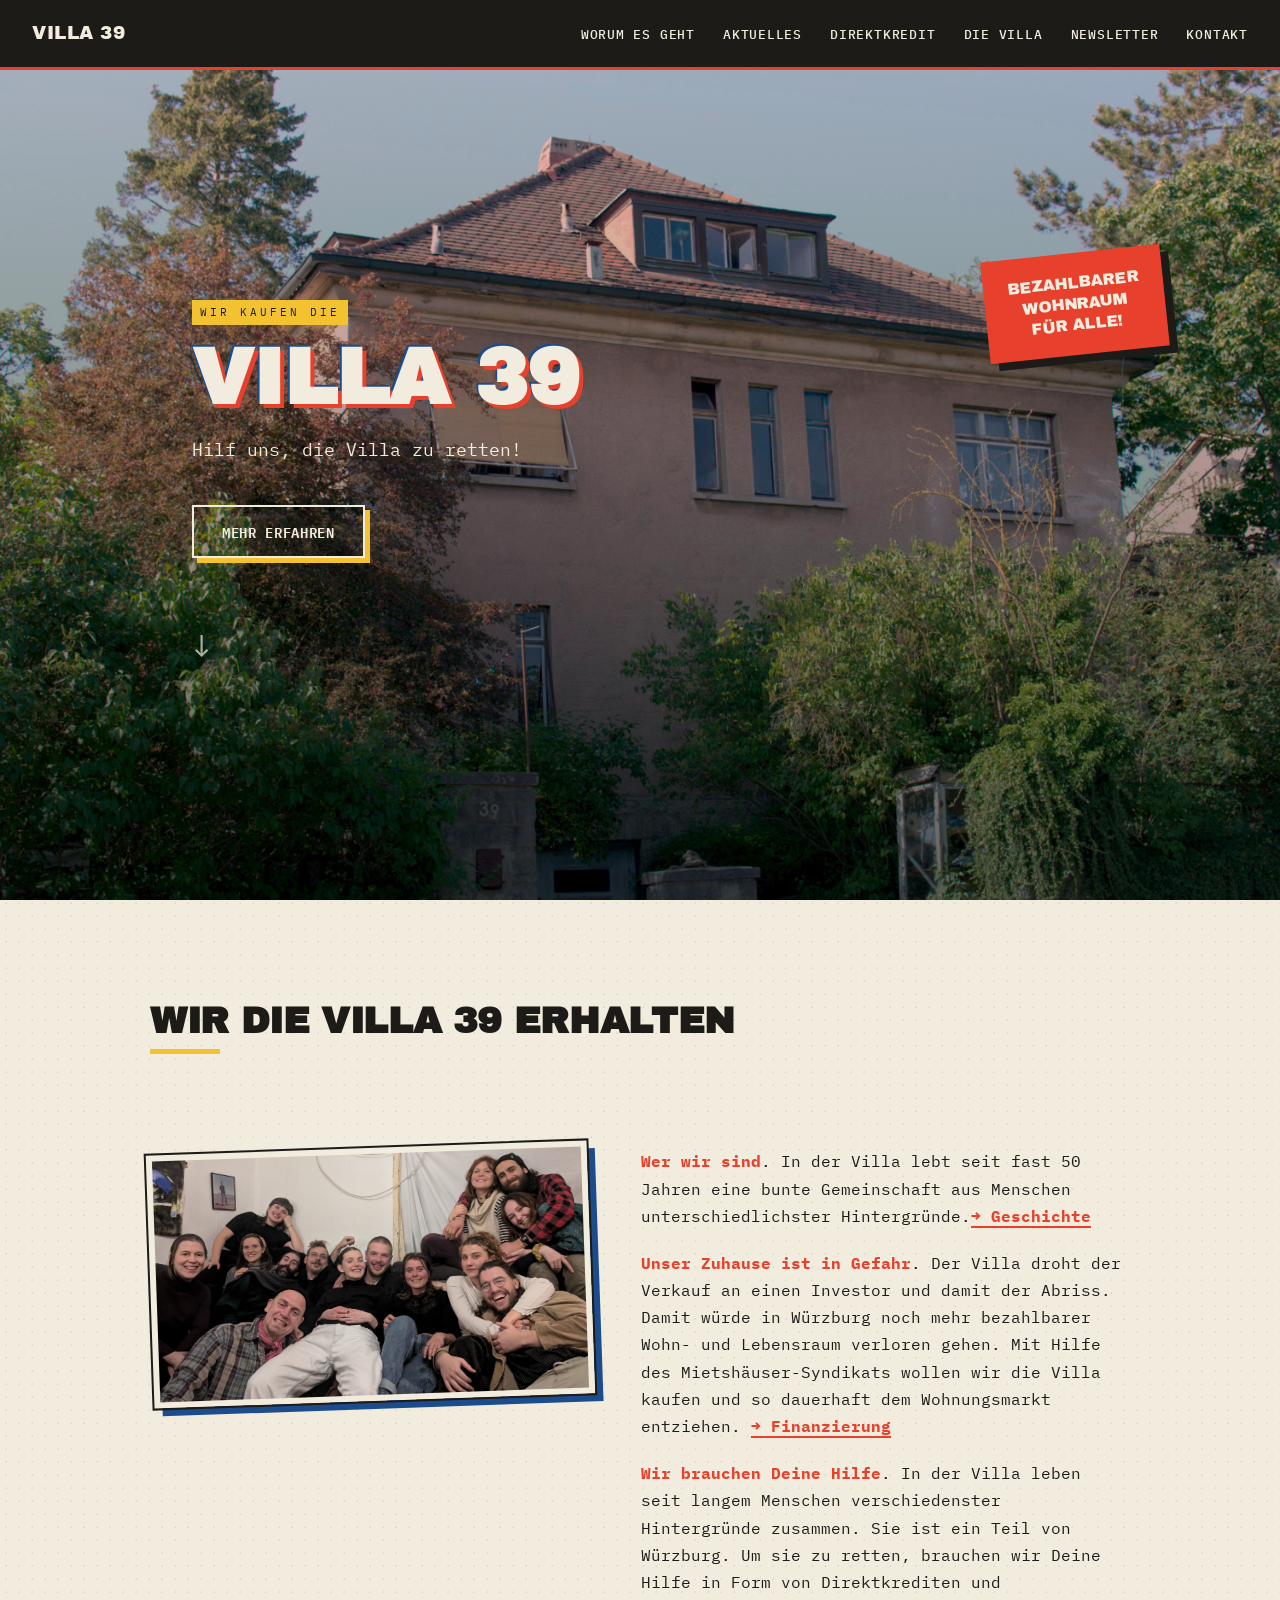
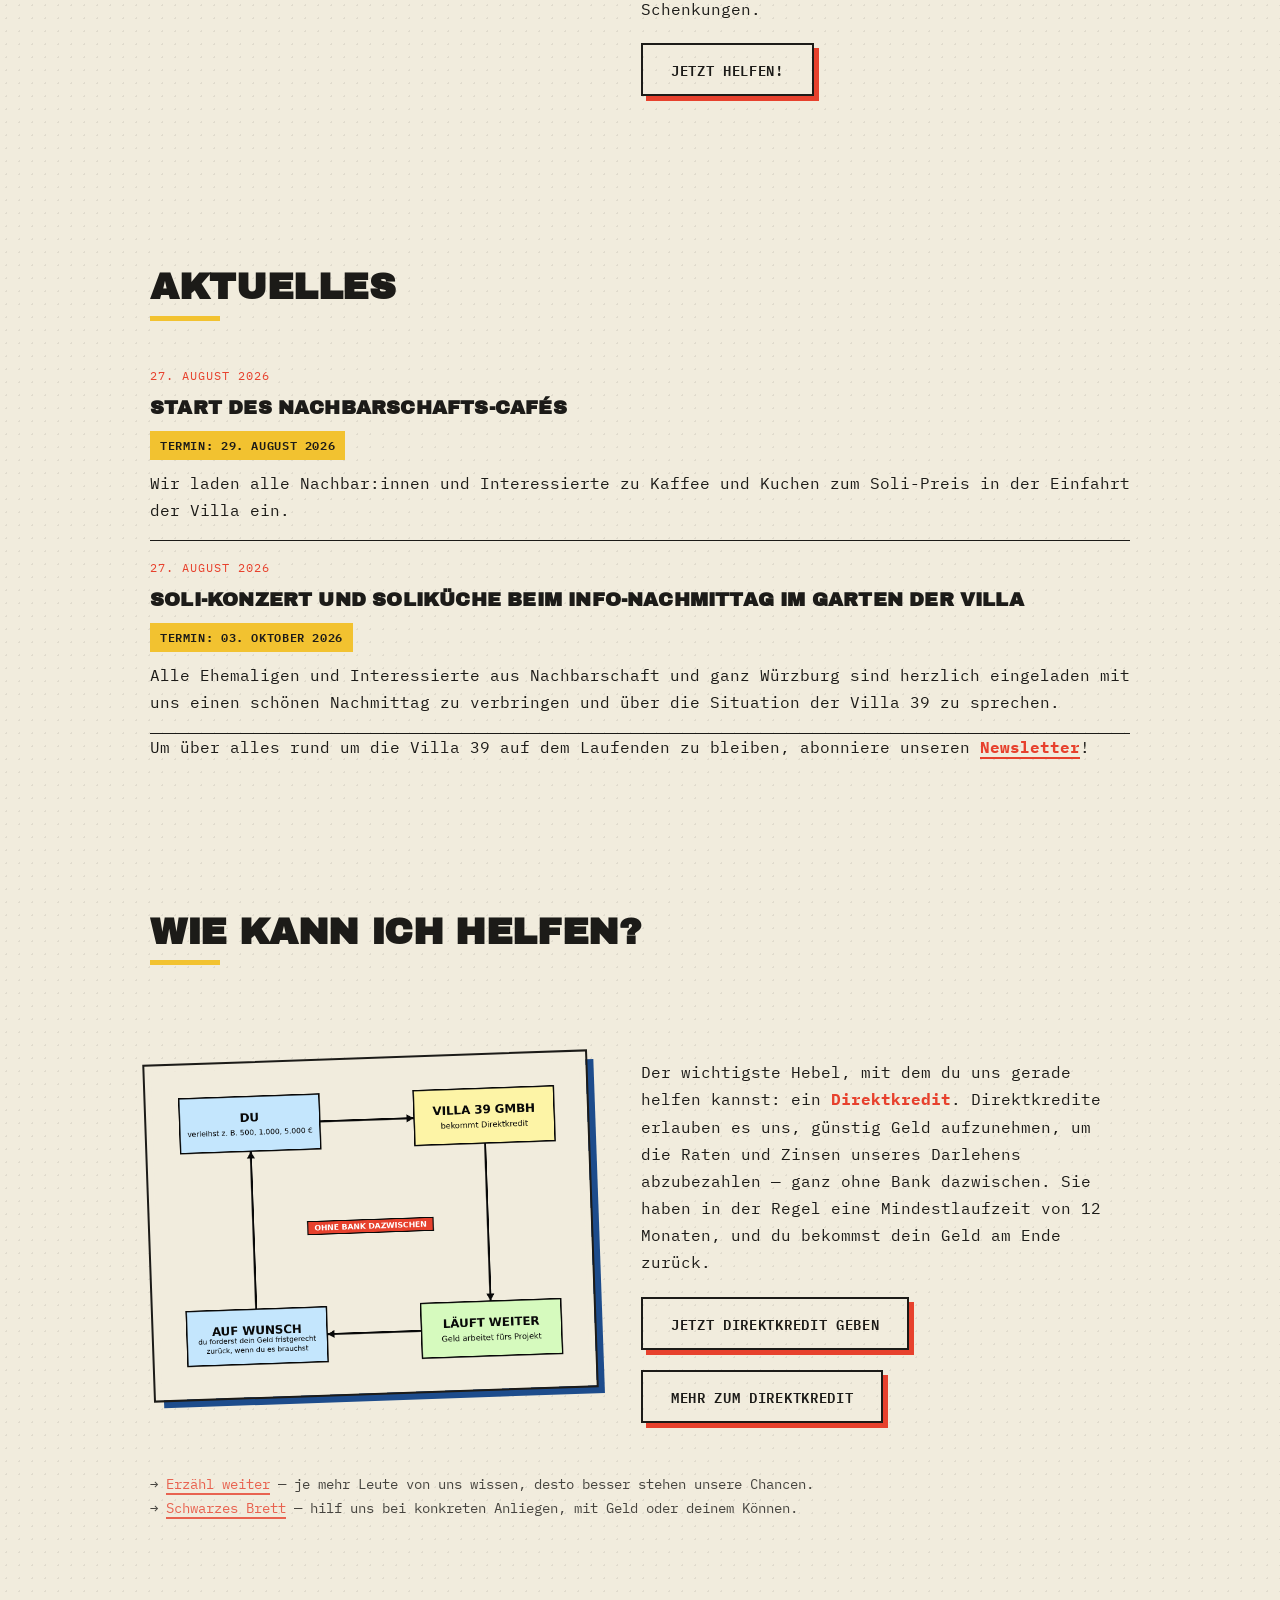
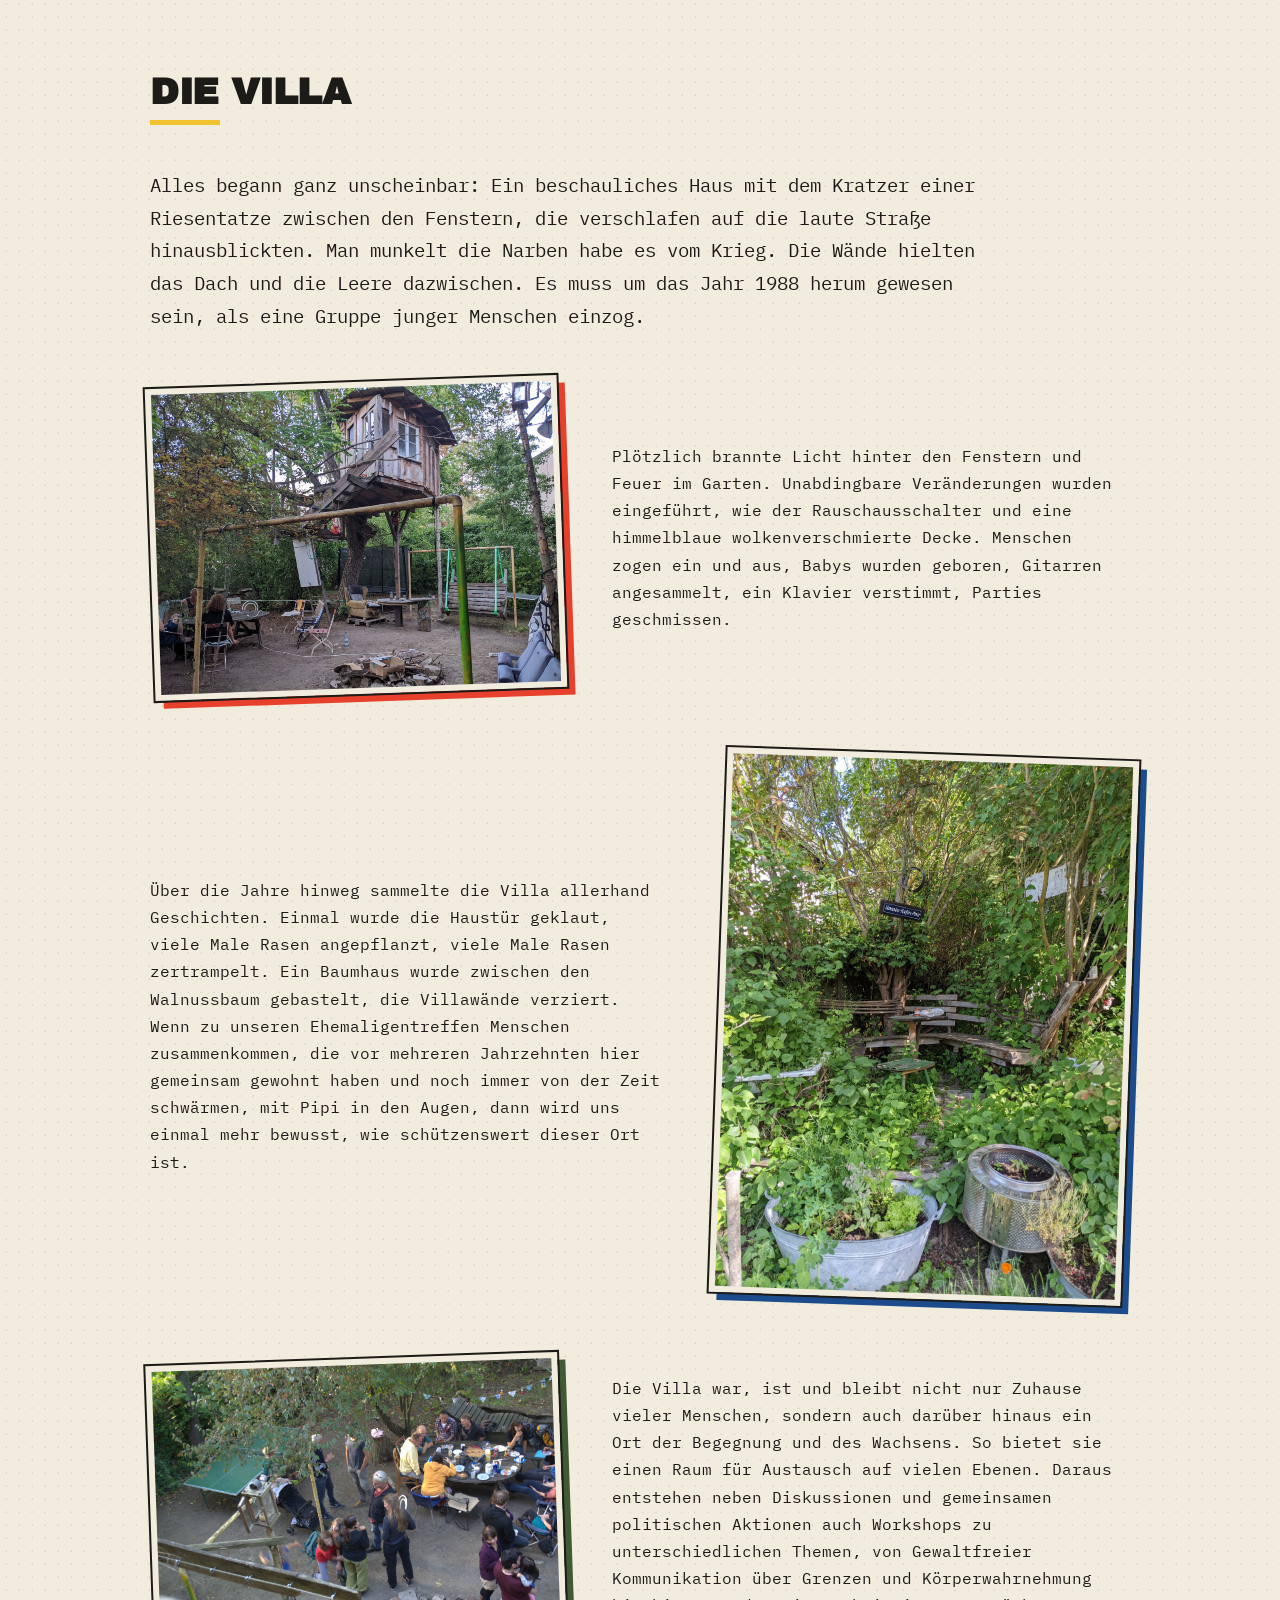
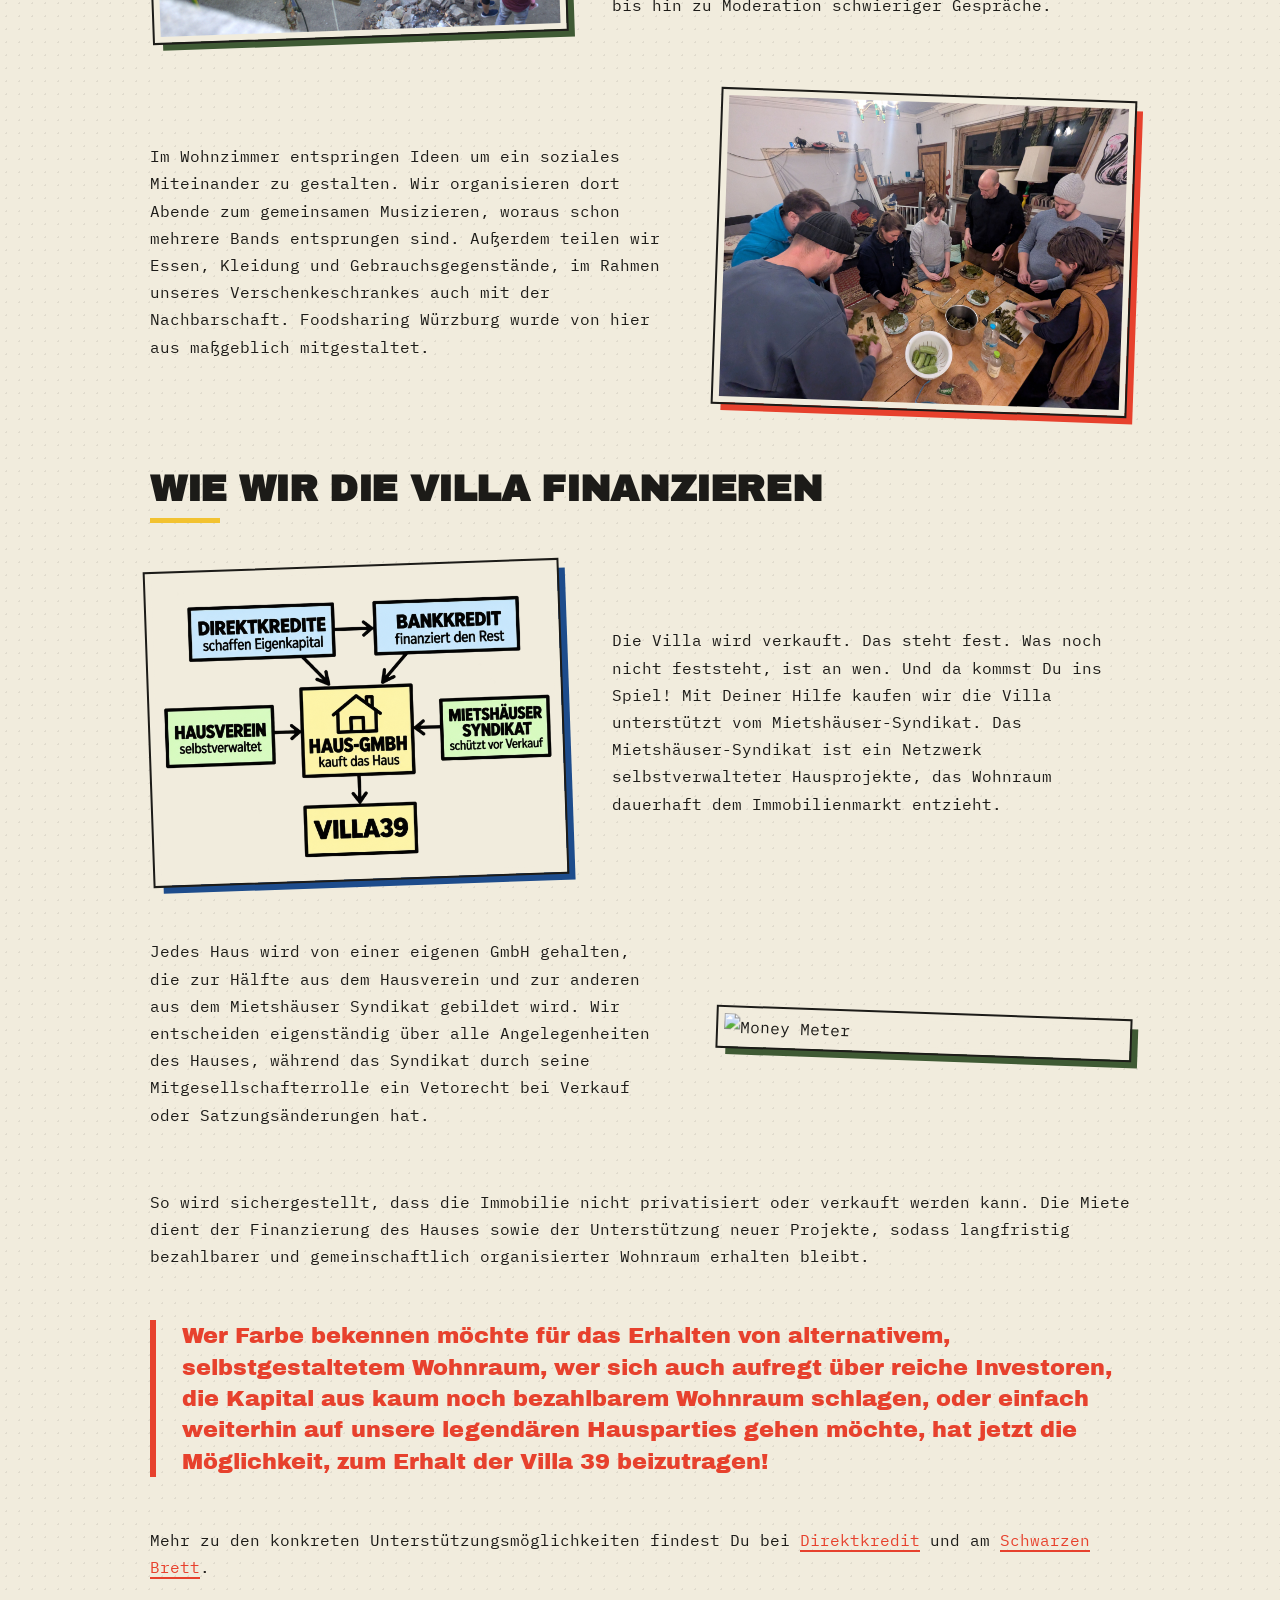
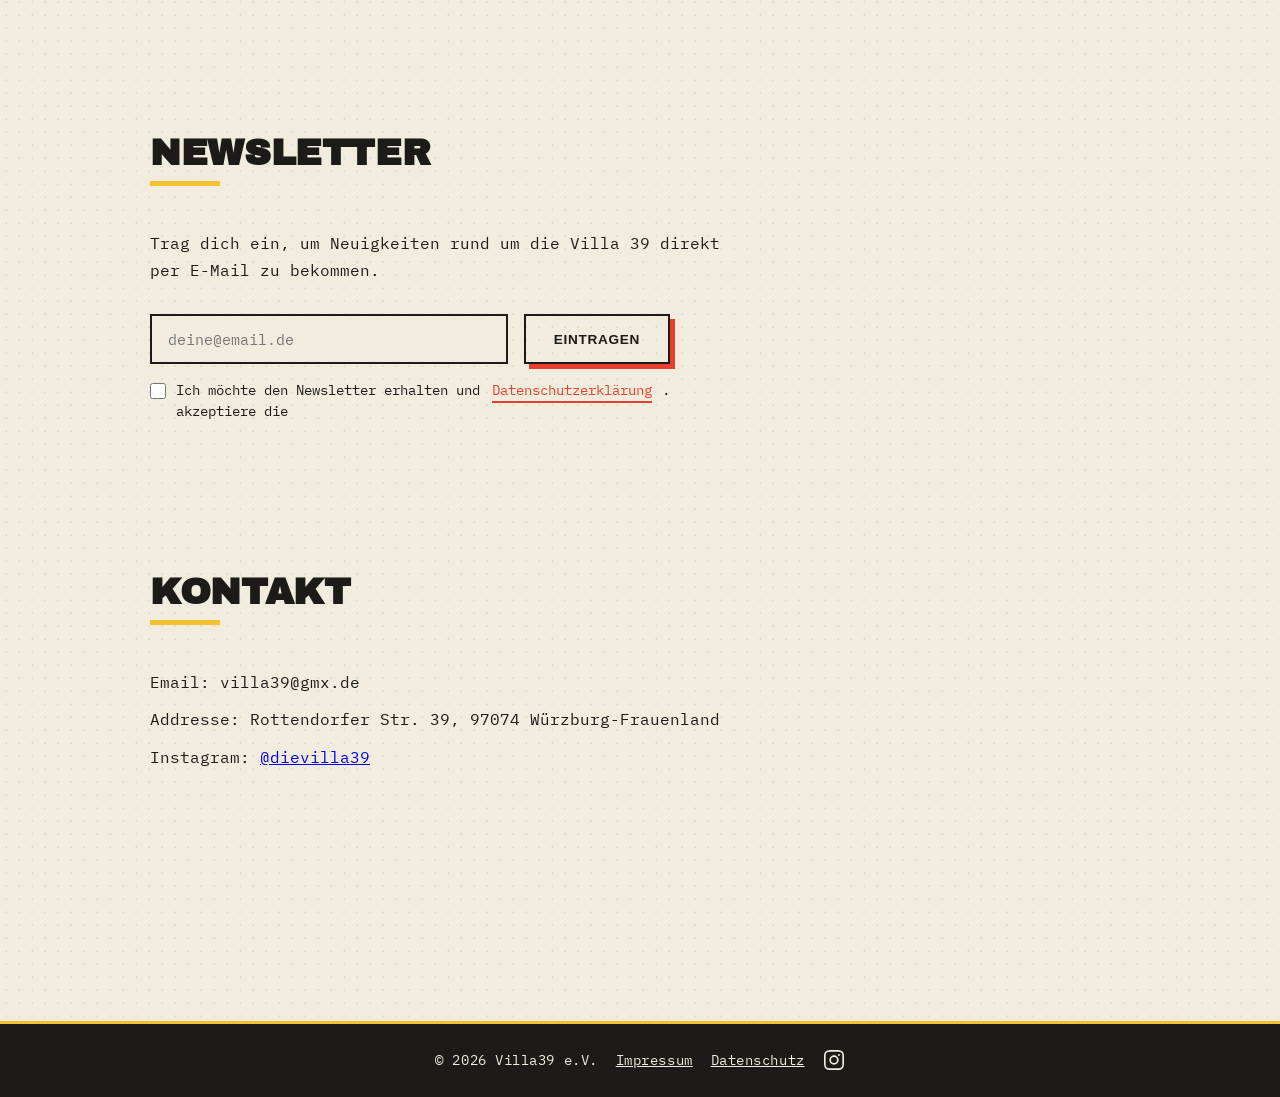
==== index.html @ d2c57b7a "update index" ====
<!DOCTYPE html>
<html lang="de">

<head>
    <meta charset="UTF-8">
    <meta name="viewport" content="width=device-width, initial-scale=1.0">

    <title>Villa 39</title>

    <link rel="icon" href="favicon.ico" sizes="any">
    <link rel="icon" type="image/png" sizes="32x32" href="favicon-32x32.png">
    <link rel="icon" type="image/png" sizes="16x16" href="favicon-16x16.png">
    <link rel="apple-touch-icon" href="apple-touch-icon.png">

    <!-- Google Fonts -->
    <link rel="preconnect" href="https://fonts.googleapis.com">
    <link rel="preconnect" href="https://fonts.gstatic.com" crossorigin>

    <link href="https://fonts.googleapis.com/css2?family=Archivo+Black&family=IBM+Plex+Mono:wght@400;500;600;700&family=Permanent+Marker&display=swap"
        rel="stylesheet">

    <link rel="stylesheet" href="style.css">
</head>

<body>

    <nav>

        <a href="#" class="logo">Villa 39</a>

        <button class="hamburger" id="hamburgerBtn" aria-label="Menü öffnen" aria-expanded="false">
            <span></span>
            <span></span>
            <span></span>
        </button>

        <ul id="navLinks">
            <li><a href="#about">Worum es geht</a></li>
            <li><a href="#aktuelles">Aktuelles</a></li>
            <li><a href="direktkredit.html">Direktkredit</a></li>
            <li><a href="#geschichte">Die Villa</a></li>
            <li><a href="#newsletter">Newsletter</a></li>
            <li><a href="#contact">Kontakt</a></li>
        </ul>

    </nav>

   <header class="hero">

    <div class="hero-content">

        <p class="eyebrow">Wir kaufen die</p>

        <h1>Villa 39</h1>

        <p class="subtitle">
            Hilf uns, die Villa zu retten!
        </p>

        <a href="#about" class="button">Mehr erfahren</a>

        <div class="scroll-indicator">
            ↓
        </div>

    </div>

    <div class="stamp">Bezahlbarer<br>Wohnraum<br>für alle!</div>

</header>
 
    <main>

        <section id="about">

            <h2>Wir die Villa 39 erhalten</h2>

            <div class="about-grid">

                <img src="images/about.jpg" alt="Villa 39">

                <div>

                     <p>
                        <strong>Wer wir sind</strong>. In der Villa lebt seit fast 50 Jahren eine bunte Gemeinschaft aus Menschen unterschiedlichster Hintergründe.<a href="#geschichte" class="inline-link"><strong>→ Geschichte</strong></a>
                    </p>
                    <p>
                        <strong>Unser Zuhause ist in Gefahr</strong>. Der Villa droht der Verkauf an einen Investor und damit der Abriss. Damit würde in Würzburg noch mehr bezahlbarer Wohn- und Lebensraum verloren gehen. Mit Hilfe des Mietshäuser-Syndikats wollen wir die Villa kaufen und so dauerhaft dem Wohnungsmarkt entziehen. <a href="#finanzierung" class="inline-link"><strong>→ Finanzierung</strong></a>
                    </p>

                    <p>
                        <strong>Wir brauchen Deine Hilfe</strong>. In der Villa leben seit langem Menschen verschiedenster Hintergründe zusammen. Sie ist ein Teil von Würzburg. Um sie zu retten, brauchen wir Deine Hilfe in Form von Direktkrediten und Schenkungen.</p>
                    <p class="about-cta"><a href="#support" class="button button--dark">Jetzt helfen!</a></p>

                </div>

            </div>

        </section>

            <section id="aktuelles">

        <h2>Aktuelles</h2>

            <div class="aktuelles-list" id="aktuellesList">
            <p class="aktuelles-fallback">Meldungen werden geladen …</p>
         </div>

         <p>Um über alles rund um die Villa 39 auf dem Laufenden zu bleiben, abonniere unseren <a href="#newsletter" class="inline-link"><strong>Newsletter</strong></a>!</p>

        </section>


        <section id="support">

            <h2>Wie kann ich helfen?</h2>

            <div class="about-grid">
                <img src="images/direktkredit-diagramm.png" alt="Wie ein Direktkredit funktioniert">
                <div>
                    <p>
                        Der wichtigste Hebel, mit dem du uns gerade helfen kannst: ein <strong>Direktkredit</strong>. Direktkredite erlauben es uns, günstig Geld aufzunehmen, um die Raten und Zinsen unseres Darlehens abzubezahlen — ganz ohne Bank dazwischen. Sie haben in der Regel eine Mindestlaufzeit von 12 Monaten, und du bekommst dein Geld am Ende zurück.
                    </p>
                     <p class="about-cta">
                        <a href="mailto:villa39@gmx.de?subject=Interesse%20an%20einem%20Direktkredit&body=Hallo%20Villa%2039%20Team%2C%0A%0Aich%20m%C3%B6chte%20euch%20gerne%20mit%20einem%20Direktkredit%20unterst%C3%BCtzen.%0A%0AGew%C3%BCnschter%20Betrag%3A%20%0AGew%C3%BCnschte%20Laufzeit%3A%20%0AMeine%20Telefonnummer%3A%20%0A%0AViele%20Gr%C3%BC%C3%9Fe" class="button button--dark">Jetzt Direktkredit geben</a>
                    </p>
                    <p class="about-cta"><a href="direktkredit.html" class="button button--dark">Mehr zum Direktkredit</a></p>
                </div>
            </div>

            <p class="subpage-note-inline">
                → <a href="https://www.instagram.com/dievilla39" target="_blank" rel="noopener" class="inline-link">Erzähl weiter</a> — je mehr Leute von uns wissen, desto besser stehen unsere Chancen.<br>
                → <a href="schwarzes-brett.html" class="inline-link">Schwarzes Brett</a> — hilf uns bei konkreten Anliegen, mit Geld oder deinem Können.
            </p>

        </section>

                <section id="geschichte">

            <h2>Die Villa</h2>

            <p class="story-lead">Alles begann ganz unscheinbar: Ein beschauliches Haus mit dem Kratzer einer Riesentatze zwischen den Fenstern, die verschlafen auf die laute Straße hinausblickten. Man munkelt die Narben habe es vom Krieg. Die Wände hielten das Dach und die Leere dazwischen. Es muss um das Jahr 1988 herum gewesen sein, als eine Gruppe junger Menschen einzog.</p>

            <div class="story-row c-red">
                <img src="images/gallery3.jpg" alt="Lagerfeuer">
                <p>Plötzlich brannte Licht hinter den Fenstern und Feuer im Garten. Unabdingbare Veränderungen wurden eingeführt, wie der Rauschausschalter und eine himmelblaue wolkenverschmierte Decke. Menschen zogen ein und aus, Babys wurden geboren, Gitarren angesammelt, ein Klavier verstimmt, Parties geschmissen.</p>
            </div>

            <div class="story-row reverse c-blue">
                <img src="images/gallery1.jpg" alt="Baumhaus">
                <p>Über die Jahre hinweg sammelte die Villa allerhand Geschichten. Einmal wurde die Haustür geklaut, viele Male Rasen angepflanzt, viele Male Rasen zertrampelt. Ein Baumhaus wurde zwischen den Walnussbaum gebastelt, die Villawände verziert. Wenn zu unseren Ehemaligentreffen Menschen zusammenkommen, die vor mehreren Jahrzehnten hier gemeinsam gewohnt haben und noch immer von der Zeit schwärmen, mit Pipi in den Augen, dann wird uns einmal mehr bewusst, wie schützenswert dieser Ort ist.</p>
            </div>

            <div class="story-row c-green">
                <img src="images/gallery4.jpg" alt="Küche">
                <p>Die Villa war, ist und bleibt nicht nur Zuhause vieler Menschen, sondern auch darüber hinaus ein Ort der Begegnung und des Wachsens. So bietet sie einen Raum für Austausch auf vielen Ebenen. Daraus entstehen neben Diskussionen und gemeinsamen politischen Aktionen auch Workshops zu unterschiedlichen Themen, von Gewaltfreier Kommunikation über Grenzen und Körperwahrnehmung bis hin zu Moderation schwieriger Gespräche.</p>
            </div>

            <div class="story-row reverse c-red">
                <img src="images/gallery2.jpg" alt="Wohnzimmer">
                <p>Im Wohnzimmer entspringen Ideen um ein soziales Miteinander zu gestalten. Wir organisieren dort Abende zum gemeinsamen Musizieren, woraus schon mehrere Bands entsprungen sind. Außerdem teilen wir Essen, Kleidung und Gebrauchsgegenstände, im Rahmen unseres Verschenkeschrankes auch mit der Nachbarschaft. Foodsharing Würzburg wurde von hier aus maßgeblich mitgestaltet.</p>
            </div>

            <h2 id="finanzierung">Wie wir die Villa finanzieren</h2>

            <div class="story-row c-blue">
                <img src="images/gallery5.png" alt="Illustration Finanzierung">
                <p>Die Villa wird verkauft. Das steht fest. Was noch nicht feststeht, ist an wen. Und da kommst Du ins Spiel! Mit Deiner Hilfe kaufen wir die Villa unterstützt vom Mietshäuser-Syndikat. Das Mietshäuser-Syndikat ist ein Netzwerk selbstverwalteter Hausprojekte, das Wohnraum dauerhaft dem Immobilienmarkt entzieht.</p>
            </div>

            <div class="story-row reverse c-green">
                <img src="images/moneymeter.jpg" alt="Money Meter">
                <p>Jedes Haus wird von einer eigenen GmbH gehalten, die zur Hälfte aus dem Hausverein und zur anderen aus dem Mietshäuser Syndikat gebildet wird. Wir entscheiden eigenständig über alle Angelegenheiten des Hauses, während das Syndikat durch seine Mitgesellschafterrolle ein Vetorecht bei Verkauf oder Satzungsänderungen hat.</p>
            </div>

            <p>So wird sichergestellt, dass die Immobilie nicht privatisiert oder verkauft werden kann. Die Miete dient der Finanzierung des Hauses sowie der Unterstützung neuer Projekte, sodass langfristig bezahlbarer und gemeinschaftlich organisierter Wohnraum erhalten bleibt.</p>

            <p class="story-pullquote">Wer Farbe bekennen möchte für das Erhalten von alternativem, selbstgestaltetem Wohnraum, wer sich auch aufregt über reiche Investoren, die Kapital aus kaum noch bezahlbarem Wohnraum schlagen, oder einfach weiterhin auf unsere legendären Hausparties gehen möchte, hat jetzt die Möglichkeit, zum Erhalt der Villa 39 beizutragen!</p>

            <p>
                Mehr zu den konkreten Unterstützungsmöglichkeiten findest Du bei
                <a href="direktkredit.html" class="inline-link">Direktkredit</a> und am
                <a href="schwarzes-brett.html" class="inline-link">Schwarzen Brett</a>.
            </p>

        </section>

        <section id="newsletter">

            <h2>Newsletter</h2>

            <p class="newsletter-intro">
                Trag dich ein, um Neuigkeiten rund um die Villa 39 direkt per E-Mail zu bekommen.
            </p>

            <!--
                Newsletter-Anmeldung läuft über Brevo (siehe action-URL).
                Design bleibt komplett eigenes CSS — Brevos eigene Formular-
                Optik/Skripte werden bewusst nicht eingebunden.
            -->
            <form class="newsletter-form" action="https://c9697a30.sibforms.com/serve/[base64]" method="post">

                <div class="newsletter-row">
                    <input type="email" name="EMAIL" placeholder="deine@email.de" required aria-label="E-Mail-Adresse">
                    <button type="submit" class="button button--dark">Eintragen</button>
                </div>

                <label class="newsletter-consent">
                    <input type="checkbox" name="OPT_IN" required>
                    Ich möchte den Newsletter erhalten und akzeptiere die <a href="datenschutz.html" class="inline-link">Datenschutzerklärung</a>.
                </label>

                <!-- Brevo-Pflichtfelder: Anti-Spam-Honeypot + Sprache -->
                <input type="text" name="email_address_check" value="" class="newsletter-honeypot" tabindex="-1" autocomplete="off">
                <input type="hidden" name="locale" value="de">
            </form>

        </section>


        <section id="contact">

            <h2>Kontakt</h2>

            <p>Email: villa39@gmx.de</p>
            <p>Addresse: Rottendorfer Str. 39, 97074 Würzburg-Frauenland</p>
            <p>Instagram: <a href="https://www.instagram.com/dievilla39" target="_blank" rel="noopener">@dievilla39</a></p>

        </section>

    </main>

    <footer>

        <p>© 2026 Villa39 e.V.</p>
        <p><a href="impressum.html">Impressum</a></p>
        <p><a href="datenschutz.html">Datenschutz</a></p>
        <a href="https://www.instagram.com/dievilla39" target="_blank" rel="noopener" class="footer-social" aria-label="Villa 39 auf Instagram">
            <svg viewBox="0 0 24 24" width="22" height="22" fill="none" stroke="currentColor" stroke-width="1.8">
                <rect x="2" y="2" width="20" height="20" rx="5"/>
                <circle cx="12" cy="12" r="4.2"/>
                <circle cx="17.4" cy="6.6" r="1.1" fill="currentColor" stroke="none"/>
            </svg>
        </a>

    </footer>

    <script>
        const hamburgerBtn = document.getElementById('hamburgerBtn');
        const navLinks = document.getElementById('navLinks');

        hamburgerBtn.addEventListener('click', () => {
            const isOpen = navLinks.classList.toggle('is-open');
            hamburgerBtn.classList.toggle('is-open', isOpen);
            hamburgerBtn.setAttribute('aria-expanded', isOpen);
        });

        navLinks.querySelectorAll('a').forEach(link => {
            link.addEventListener('click', () => {
                navLinks.classList.remove('is-open');
                hamburgerBtn.classList.remove('is-open');
                hamburgerBtn.setAttribute('aria-expanded', 'false');
            });
        });

        // Aktuelles: Meldungen aus news.json laden und anzeigen.
        // Neue Meldung hinzufügen = einfach neuen Eintrag in news.json ergänzen.
        const aktuellesList = document.getElementById('aktuellesList');

        fetch('news.json')
            .then(res => {
                if (!res.ok) throw new Error('news.json nicht gefunden');
                return res.json();
            })
            .then(items => {
                aktuellesList.innerHTML = '';

                items
                    .slice()
                    .sort((a, b) => new Date(b.date) - new Date(a.date))
                    .forEach(item => {
                        const entry = document.createElement('article');
                        entry.className = 'aktuelles-item';

                        const formattedDate = new Date(item.date).toLocaleDateString('de-DE', {
                            day: '2-digit', month: 'long', year: 'numeric'
                        });

                        const eventDateHtml = item.eventDate
                            ? `<p class="aktuelles-event-date">Termin: ${new Date(item.eventDate).toLocaleDateString('de-DE', {
                                    day: '2-digit', month: 'long', year: 'numeric'
                                })}</p>`
                            : '';

                        entry.innerHTML = `
                            <p class="aktuelles-date">${formattedDate}</p>
                            <h3>${item.title}</h3>
                            ${eventDateHtml}
                            <p>${item.text}</p>
                        `;

                        aktuellesList.appendChild(entry);
                    });
            })
            .catch(() => {
                aktuellesList.innerHTML = '<p class="aktuelles-fallback">Aktuell keine Meldungen. (Hinweis: news.json muss über einen Server ausgeliefert werden, nicht per Doppelklick geöffnet.)</p>';
            });
    </script>

</body>

</html>
---- style.css ----
/* ============================================================
   Villa 39 — Riso-Flugblatt-Stil
   Statt Corporate-NGO-Glätte: Photokopie, Stempel, Klebeband.
   ============================================================ */

:root {
    --paper: #F1ECDD;
    --paper-dark: #E4DCC4;
    --ink: #1C1B18;
    --riso-red: #E7412D;
    --riso-blue: #1D4C8C;
    --riso-yellow: #F2C230;
    --riso-green: #3F5A34;
    --nav-h: 70px;
}

* {
    margin: 0;
    padding: 0;
    box-sizing: border-box;
}

html {
    scroll-behavior: smooth;
}

body {
    font-family: "IBM Plex Mono", monospace;
    background-color: var(--paper);
    background-image: radial-gradient(rgba(28, 27, 24, 0.08) 1px, transparent 1px);
    background-size: 13px 13px;
    color: var(--ink);
    line-height: 1.7;
    font-size: 16px;
    -webkit-font-smoothing: antialiased;
    -moz-osx-font-smoothing: grayscale;
}

h1, h2, h3, .logo {
    font-family: "Archivo Black", sans-serif;
    text-transform: uppercase;
}

/* ---------- Navigation ---------- */

nav {
    position: fixed;
    top: 0;
    left: 0;
    width: 100%;
    display: flex;
    justify-content: space-between;
    align-items: center;
    padding: 14px 32px;
    min-height: var(--nav-h);
    background: var(--ink);
    border-bottom: 3px solid var(--riso-red);
    z-index: 1000;
}

.logo {
    color: var(--paper);
    font-size: 1.15rem;
    letter-spacing: .5px;
    text-decoration: none;
}

#navLinks {
    display: flex;
    list-style: none;
    gap: 28px;
}

nav a {
    color: var(--paper);
    text-decoration: none;
    font-size: .82rem;
    font-weight: 500;
    text-transform: uppercase;
    letter-spacing: .06em;
    position: relative;
}

nav a:visited {
    color: var(--paper);
}

nav a::after {
    content: "";
    position: absolute;
    left: 0;
    bottom: -4px;
    width: 0;
    height: 2px;
    background: var(--riso-yellow);
    transition: width .2s ease;
}

nav a:hover::after {
    width: 100%;
}

/* Untermenü (Unterstützen) */

nav ul > li.has-submenu {
    position: relative;
}

nav ul > li.has-submenu::after {
    content: "";
    position: absolute;
    top: 100%;
    left: 0;
    right: 0;
    height: 14px;
}

.submenu {
    display: none;
    list-style: none;
    position: absolute;
    top: 100%;
    left: 0;
    margin-top: 14px;
    background: var(--ink);
    border: 2px solid var(--riso-red);
    padding: 8px 0;
    min-width: 190px;
    z-index: 1001;
}

@media (min-width: 801px) {
    li.has-submenu:hover > .submenu,
    li.has-submenu:focus-within > .submenu {
        display: block;
    }
}

.submenu li {
    padding: 0;
}

.submenu a {
    display: block;
    padding: 10px 20px;
    white-space: nowrap;
}

.submenu a::after {
    display: none;
}

/* Hamburger (mobil) */

.hamburger {
    display: none;
    flex-direction: column;
    justify-content: space-between;
    width: 26px;
    height: 18px;
    background: none;
    border: none;
    cursor: pointer;
    z-index: 1100;
}

.hamburger span {
    display: block;
    height: 3px;
    width: 100%;
    background: var(--paper);
    transition: transform .25s ease, opacity .25s ease;
}

.hamburger.is-open span:nth-child(1) {
    transform: translateY(7.5px) rotate(45deg);
}

.hamburger.is-open span:nth-child(2) {
    opacity: 0;
}

.hamburger.is-open span:nth-child(3) {
    transform: translateY(-7.5px) rotate(-45deg);
}

/* ---------- Hero ---------- */

.hero {
    position: relative;
    margin-top: var(--nav-h);
    height: calc(100vh - var(--nav-h));
    background:
        linear-gradient(rgba(231, 65, 45, .32), rgba(28, 27, 24, .68)),
        url("images/hero.jpg");
    background-size: cover;
    background-position: center;
    background-blend-mode: multiply;
    display: flex;
    justify-content: flex-start;
    align-items: center;
    padding-left: 15%;
    padding-right: 8%;
    color: var(--paper);
    overflow: hidden;
}

.hero-content {
    max-width: 620px;
    text-align: left;
}

.eyebrow {
    display: inline-block;
    text-transform: uppercase;
    letter-spacing: 3px;
    font-size: .7rem;
    color: var(--ink);
    background: var(--riso-yellow);
    padding: 3px 8px;
    margin-bottom: 14px;
}

.hero h1 {
    font-size: clamp(3.2rem, 8vw, 4.9rem);
    line-height: 1;
    margin-bottom: 16px;
    color: var(--paper);
    text-shadow: 4px 4px 0 var(--riso-red), -2px -2px 0 var(--riso-blue);
}

.subtitle {
    font-family: "IBM Plex Mono", monospace;
    font-size: 1.15rem;
    max-width: 480px;
    margin-bottom: 40px;
}

.scroll-indicator {
    margin-top: 60px;
    font-size: 2rem;
    opacity: .7;
}

@media (min-width: 801px) {
    .hero {
        background-position: center 25%;
    }
}

.button {
    display: inline-block;
    padding: 13px 28px;
    border: 2.5px solid var(--paper);
    color: var(--paper);
    text-decoration: none;
    text-transform: uppercase;
    letter-spacing: .05em;
    font-size: .85rem;
    font-weight: 600;
    border-radius: 0;
    background: transparent;
    box-shadow: 5px 5px 0 var(--riso-yellow);
    transition: transform .15s ease, box-shadow .15s ease;
}

.button:hover {
    background: var(--paper);
    color: var(--ink);
    transform: translate(-2px, -2px);
    box-shadow: 7px 7px 0 var(--riso-yellow);
}

/* Stempel-Element */

.stamp {
    position: absolute;
    top: 22%;
    right: 9%;
    max-width: 200px;
    background: var(--riso-red);
    color: var(--paper);
    font-family: "Archivo Black", sans-serif;
    text-transform: uppercase;
    font-size: 1rem;
    line-height: 1.3;
    text-align: center;
    padding: 20px 24px;
    transform: rotate(-6deg);
    box-shadow: 8px 8px 0 var(--ink);
    pointer-events: none;
}

/* Zackenkante zwischen Hero und Inhalt */

.torn-edge {
    position: relative;
    height: 26px;
    background: var(--paper);
    clip-path: polygon(
        0% 100%, 4% 30%, 8% 100%, 12% 30%, 16% 100%, 20% 30%, 24% 100%,
        28% 30%, 32% 100%, 36% 30%, 40% 100%, 44% 30%, 48% 100%, 52% 30%,
        56% 100%, 60% 30%, 64% 100%, 68% 30%, 72% 100%, 76% 30%, 80% 100%,
        84% 30%, 88% 100%, 92% 30%, 96% 100%, 100% 30%, 100% 100%
    );
    margin-top: -1px;
}

/* ---------- Main ---------- */

main {
    width: min(980px, 88%);
    margin: 0 auto;
    padding: 100px 0;
}

section {
    margin-bottom: 150px;
    scroll-margin-top: 100px;
}

h2 {
    color: var(--ink);
    font-size: 2.3rem;
    letter-spacing: -0.01em;
    line-height: 1.15;
    margin-bottom: 44px;
    display: inline-block;
    position: relative;
    padding-bottom: 12px;
}

h2::after {
    content: "";
    position: absolute;
    left: 0;
    bottom: 0;
    width: 70px;
    height: 5px;
    background: var(--riso-yellow);
}

/* ---------- About ---------- */

.about-grid {
    display: flex;
    gap: 50px;
    align-items: flex-start;
    margin-top: 50px;
    margin-bottom: 30px;
}

.about-grid.reverse {
    flex-direction: row-reverse;
}

.section-heading-spaced {
    margin-top: 60px;
}

.about-grid img {
    width: 45%;
    height: auto;
    border-radius: 0;
    border: 6px solid var(--paper);
    outline: 2px solid var(--ink);
    box-shadow: 8px 8px 0 var(--riso-blue);
    transform: rotate(-2deg);
}

.about-grid div {
    flex: 1;
}

.about-grid p {
    margin-bottom: 20px;
    max-width: 60ch;
}

.about-grid strong {
    color: var(--riso-red);
}

.about-cta {
    margin-top: 12px;
}

.inline-link {
    color: var(--riso-red);
    text-decoration: none;
    border-bottom: 2px solid var(--riso-red);
}

.inline-link:hover {
    opacity: .75;
}

.inline-link:visited {
    color: var(--riso-red);
}

/* ---------- Gallery ---------- */

.gallery {
    display: flex;
    flex-wrap: wrap;
    align-items: flex-start;
    gap: 24px;
}

.gallery img {
    width: calc(33.3% - 16px);
    height: auto;
    border-radius: 0;
    border: 6px solid var(--paper);
    outline: 2px solid var(--ink);
    box-shadow: 6px 6px 0 var(--ink);
}

.gallery img:nth-child(odd) {
    transform: rotate(-2deg);
}

.gallery img:nth-child(even) {
    transform: rotate(2deg);
}

/* ---------- Geschichte & Finanzierung (Text/Bild-Mischung) ---------- */

#geschichte, #finanzierung {
    scroll-margin-top: 100px;
}

.story-lead {
    font-size: 1.2rem;
    max-width: 75ch;
    margin-bottom: 50px;
}

.story-row {
    display: flex;
    gap: 50px;
    align-items: center;
    margin-bottom: 60px;
}

.story-row.reverse {
    flex-direction: row-reverse;
}

.story-row img {
    width: 42%;
    flex-shrink: 0;
    height: auto;
    border: 6px solid var(--paper);
    outline: 2px solid var(--ink);
    transform: rotate(-2deg);
}

.story-row.reverse img {
    transform: rotate(2deg);
}

.story-row.c-red img { box-shadow: 8px 8px 0 var(--riso-red); }
.story-row.c-blue img { box-shadow: 8px 8px 0 var(--riso-blue); }
.story-row.c-green img { box-shadow: 8px 8px 0 var(--riso-green); }

.story-row p {
    flex: 1;
}

.story-pullquote {
    font-family: "Archivo Black", sans-serif;
    font-size: 1.4rem;
    line-height: 1.4;
    color: var(--riso-red);
    border-left: 6px solid var(--riso-red);
    padding-left: 26px;
    margin: 50px 0;
    max-width: 68ch;
}

/* ---------- Cards ---------- */

.cards {
    display: flex;
    gap: 25px;
}

.card {
    background: var(--paper-dark);
    padding: 30px;
    border-radius: 0;
    border: 2.5px solid var(--ink);
    flex: 1;
    box-shadow: 6px 6px 0 var(--ink);
    transition: transform .18s ease, box-shadow .18s ease;
    display: block;
    color: inherit;
    text-decoration: none;
}

.card:visited {
    color: var(--ink);
}

.card:nth-child(1) { border-color: var(--riso-red); box-shadow: 6px 6px 0 var(--riso-red); }
.card:nth-child(2) { border-color: var(--riso-blue); box-shadow: 6px 6px 0 var(--riso-blue); }
.card:nth-child(3) { border-color: var(--riso-green); box-shadow: 6px 6px 0 var(--riso-green); }

.card h3 {
    font-size: 1.15rem;
    margin-bottom: 14px;
}

.card:nth-child(1) h3 { color: var(--riso-red); }
.card:nth-child(2) h3 { color: var(--riso-blue); }
.card:nth-child(3) h3 { color: var(--riso-green); }

.card:hover {
    transform: translate(-4px, -4px);
}

.card:nth-child(1):hover { box-shadow: 10px 10px 0 var(--riso-red); }
.card:nth-child(2):hover { box-shadow: 10px 10px 0 var(--riso-blue); }
.card:nth-child(3):hover { box-shadow: 10px 10px 0 var(--riso-green); }

.card--static:hover {
    transform: none;
    cursor: default;
}

.card--static:nth-child(1):hover { box-shadow: 6px 6px 0 var(--riso-red); }
.card--static:nth-child(2):hover { box-shadow: 6px 6px 0 var(--riso-blue); }
.card--static:nth-child(3):hover { box-shadow: 6px 6px 0 var(--riso-green); }

.card-arrow {
    display: block;
    margin-top: 16px;
    font-weight: 600;
    text-decoration: none;
    border-bottom: 2px solid currentColor;
    width: fit-content;
}

.card:nth-child(1) .card-arrow { color: var(--riso-red); }
.card:nth-child(2) .card-arrow { color: var(--riso-blue); }
.card:nth-child(3) .card-arrow { color: var(--riso-green); }

/* Explicit colour modifiers, for cards whose DOM position no longer
   matches their intended colour via nth-child (e.g. the featured card) */
.card.card-red { border-color: var(--riso-red); box-shadow: 6px 6px 0 var(--riso-red); }
.card.card-blue { border-color: var(--riso-blue); box-shadow: 6px 6px 0 var(--riso-blue); }
.card.card-green { border-color: var(--riso-green); box-shadow: 6px 6px 0 var(--riso-green); }

.card.card-red h3 { color: var(--riso-red); }
.card.card-blue h3 { color: var(--riso-blue); }
.card.card-green h3 { color: var(--riso-green); }

.card.card-red .card-arrow { color: var(--riso-red); }
.card.card-blue .card-arrow { color: var(--riso-blue); }
.card.card-green .card-arrow { color: var(--riso-green); }

.card.card-red:hover { box-shadow: 10px 10px 0 var(--riso-red); }
.card.card-blue:hover { box-shadow: 10px 10px 0 var(--riso-blue); }
.card.card-green:hover { box-shadow: 10px 10px 0 var(--riso-green); }

.card-featured {
    display: block;
    padding: 46px 50px;
    margin-bottom: 30px;
    box-shadow: 10px 10px 0 var(--riso-red);
}

.card-featured h3 {
    font-size: 1.7rem;
    margin-bottom: 18px;
}

.card-featured p {
    max-width: 70ch;
    font-size: 1.05rem;
}

.card-featured .card-arrow {
    font-size: 1.05rem;
    margin-top: 20px;
}

.card-featured:hover {
    box-shadow: 14px 14px 0 var(--riso-red);
}

.cards-secondary .card {
    padding: 24px;
}

.cards-secondary h3 {
    font-size: 1rem;
}

.cards-secondary p {
    font-size: .92rem;
}

.card:hover .card-arrow {
    opacity: .75;
}

/* ---------- Aktuelles ---------- */

.aktuelles-list {
    display: flex;
    flex-direction: column;
}

.aktuelles-item {
    padding: 16px 0;
    border-bottom: 1px solid var(--ink);
}

.aktuelles-item:first-child {
    padding-top: 0;
}

.aktuelles-date {
    font-size: .78rem;
    text-transform: uppercase;
    letter-spacing: .08em;
    color: var(--riso-red);
    margin-bottom: 6px;
}

.aktuelles-item h3 {
    font-size: 1.2rem;
    letter-spacing: .01em;
    margin-bottom: 6px;
}

.aktuelles-event-date {
    display: inline-block;
    font-size: .78rem;
    text-transform: uppercase;
    letter-spacing: .05em;
    font-weight: 600;
    color: var(--ink);
    background: var(--riso-yellow);
    padding: 4px 10px;
    margin-bottom: 10px;
}

.aktuelles-fallback {
    font-style: italic;
    opacity: .75;
}

/* ---------- Newsletter ---------- */

.newsletter-intro {
    max-width: 60ch;
    margin-bottom: 30px;
}

.newsletter-form {
    max-width: 520px;
}

.newsletter-row {
    display: flex;
    gap: 16px;
}

.newsletter-form input[type="email"] {
    flex: 1;
    padding: 13px 16px;
    font-family: "IBM Plex Mono", monospace;
    font-size: .95rem;
    border: 2.5px solid var(--ink);
    border-radius: 0;
    background: var(--paper);
    color: var(--ink);
}

.newsletter-form input[type="email"]:focus {
    outline: none;
    border-color: var(--riso-red);
}

.newsletter-consent {
    display: flex;
    align-items: flex-start;
    gap: 10px;
    margin-top: 16px;
    font-size: .85rem;
    line-height: 1.5;
    cursor: pointer;
}

.newsletter-consent input[type="checkbox"] {
    margin-top: 3px;
    flex-shrink: 0;
    width: 16px;
    height: 16px;
    accent-color: var(--riso-red);
}

.newsletter-honeypot {
    position: absolute;
    left: -9999px;
    width: 1px;
    height: 1px;
    opacity: 0;
}

.button--dark {
    border-color: var(--ink);
    color: var(--ink);
    box-shadow: 5px 5px 0 var(--riso-red);
}

.button--dark:hover {
    background: var(--ink);
    color: var(--paper);
    box-shadow: 7px 7px 0 var(--riso-red);
}

/* ---------- Contact ---------- */

#contact p {
    margin-bottom: 10px;
}

/* ---------- Unterseiten (Impressum, Direktkredit etc.) ---------- */

.subpage-hero {
    margin-top: var(--nav-h);
    background: var(--ink);
    border-bottom: 3px solid var(--riso-red);
    padding: 60px 8%;
}

.subpage-hero h1 {
    color: var(--paper);
    font-size: clamp(2.2rem, 6vw, 3.2rem);
}

.subpage-content {
    width: min(760px, 88%);
    margin: 0 auto;
    padding: 90px 0;
}

.subpage-content--wide {
    width: min(980px, 88%);
}

.subpage-content section {
    margin-bottom: 60px;
}

.subpage-content h2 {
    font-size: 1.5rem;
    margin-bottom: 20px;
}

.subpage-content p {
    margin-bottom: 16px;
    max-width: 65ch;
}

.subpage-list {
    list-style: none;
    max-width: 65ch;
}

ol.subpage-list {
    list-style: decimal;
    margin-left: 1.3em;
}

ol.subpage-list li {
    padding-left: 8px;
}

.subpage-list li {
    padding: 10px 0;
    border-bottom: 1px solid var(--paper-dark);
}

.subpage-note {
    font-style: italic;
    opacity: .7;
    font-size: .9rem;
    border-top: 1px solid var(--ink);
    padding-top: 24px;
}

/* ---------- Legal-Dokument (Datenschutzerklärung) ---------- */

.legal-content a {
    color: var(--riso-red);
    text-decoration: none;
    border-bottom: 1px solid var(--riso-red);
}

.legal-content a:visited {
    color: var(--riso-red);
}

.legal-content a:hover {
    opacity: .75;
}

.legal-content h3 {
    font-size: 1.1rem;
    margin: 30px 0 14px;
}

.legal-content .index {
    list-style: none;
    columns: 2;
    column-gap: 30px;
    max-width: 65ch;
    margin: 30px 0 50px;
    font-size: .88rem;
    padding-bottom: 30px;
    border-bottom: 1px solid var(--ink);
}

.legal-content .index li {
    margin-bottom: 10px;
    break-inside: avoid;
}

.legal-content .index-link {
    color: var(--ink);
    text-decoration: none;
    border-bottom: 1px solid var(--paper-dark);
}

.legal-content .index-link:hover {
    border-bottom-color: var(--riso-red);
    color: var(--riso-red);
}

.legal-content .m-elements,
.legal-content .glossary {
    list-style: none;
    max-width: 70ch;
    margin: 16px 0 28px;
}

.legal-content .m-elements > li,
.legal-content .glossary > li {
    padding: 14px 0;
    border-bottom: 1px solid var(--paper-dark);
    font-size: .9rem;
    line-height: 1.65;
}

.legal-content .m-elements > li:first-child,
.legal-content .glossary > li:first-child {
    padding-top: 0;
}

.legal-content strong {
    color: var(--riso-red);
}

.legal-content .seal {
    margin-top: 60px;
    font-size: .78rem;
    opacity: .55;
}

.legal-content .seal a {
    color: inherit;
    text-decoration: underline;
}

@media (max-width: 800px) {
    .legal-content .index {
        columns: 1;
    }
}

.subpage-image {
    width: 100%;
    max-width: 560px;
    height: auto;
    border: 6px solid var(--paper);
    outline: 2px solid var(--ink);
    box-shadow: 8px 8px 0 var(--riso-blue);
    margin-bottom: 40px;
    display: block;
}

.qr-placeholder {
    width: 220px;
    height: auto;
    border: 4px solid var(--paper);
    outline: 2px solid var(--ink);
    box-shadow: 6px 6px 0 var(--riso-red);
    margin: 10px 0 16px;
}

.subpage-note-inline {
    font-size: .88rem;
    opacity: .8;
}

@media (max-width: 800px) {

    .subpage-hero {
        padding: 44px 8%;
    }

    .subpage-content {
        padding: 60px 0;
    }

}

/* ---------- Footer ---------- */

footer {
    background: var(--ink);
    color: var(--paper);
    text-align: center;
    padding: 25px;
    font-size: .85rem;
    letter-spacing: .04em;
    border-top: 3px solid var(--riso-yellow);
    display: flex;
    justify-content: center;
    align-items: center;
    gap: 18px;
}

.footer-social {
    color: var(--paper);
    display: inline-flex;
    transition: color .2s ease;
}

.footer-social:visited {
    color: var(--paper);
}

.footer-social:hover {
    color: var(--riso-yellow);
}

footer a:not(.footer-social) {
    color: var(--paper);
    transition: color .2s ease;
}

footer a:not(.footer-social):visited {
    color: var(--paper);
}

footer a:not(.footer-social):hover {
    color: var(--riso-yellow);
}

/* ---------- Responsive ---------- */

@media (max-width: 800px) {

    nav {
        padding: 14px 20px;
    }

    .hamburger {
        display: flex;
    }

    #navLinks {
        position: fixed;
        top: 0;
        right: 0;
        bottom: 0;
        width: min(78vw, 320px);
        background: var(--ink);
        border-left: 3px solid var(--riso-red);
        flex-direction: column;
        justify-content: flex-start;
        overflow-y: auto;
        -webkit-overflow-scrolling: touch;
        gap: 34px;
        padding: 90px 40px 40px;
        transform: translateX(100%);
        transition: transform .3s ease;
    }

    #navLinks.is-open {
        transform: translateX(0);
    }

    nav a {
        font-size: 1.1rem;
    }

    .submenu {
        position: static;
        transform: none;
        background: none;
        border: none;
        margin-top: 12px;
        padding: 0 0 0 18px;
        display: flex;
        flex-direction: column;
        gap: 16px;
    }

    .submenu a {
        padding: 0;
        font-size: .92rem;
        opacity: .8;
    }

    .hero {
        padding-left: 8%;
    }

    .hero h1 {
        font-size: 2.8rem;
    }

    .stamp {
        max-width: 150px;
        padding: 14px 16px;
        font-size: .72rem;
        top: auto;
        bottom: 8%;
        right: 6%;
    }

    .about-grid,
    .gallery,
    .cards,
    .story-row {
        flex-direction: column;
    }

    .story-row.reverse {
        flex-direction: column;
    }

    .about-grid img,
    .gallery img,
    .story-row img {
        width: 100%;
        height: auto;
        transform: rotate(0deg);
    }

    main {
        padding: 70px 0;
    }

    section {
        margin-bottom: 100px;
    }

    .newsletter-form {
        max-width: 100%;
    }

    .newsletter-row {
        flex-direction: column;
    }
}
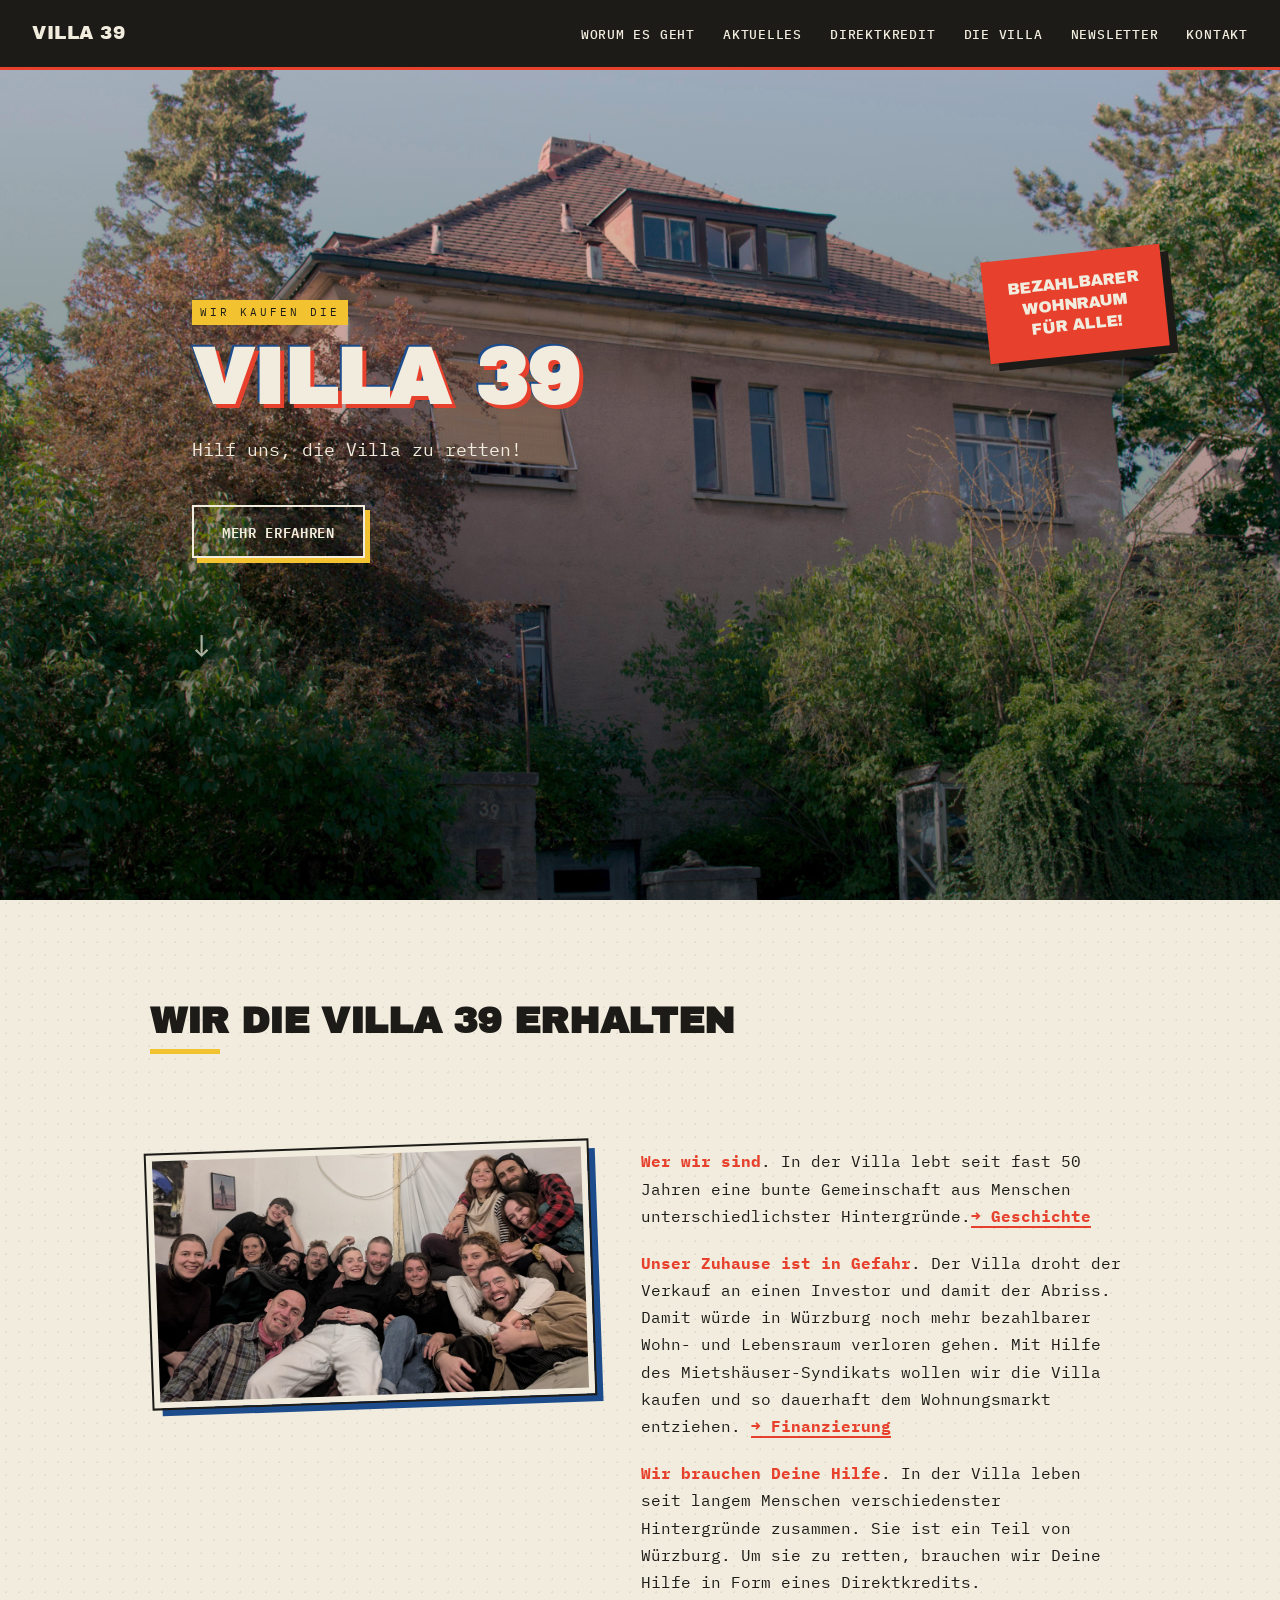
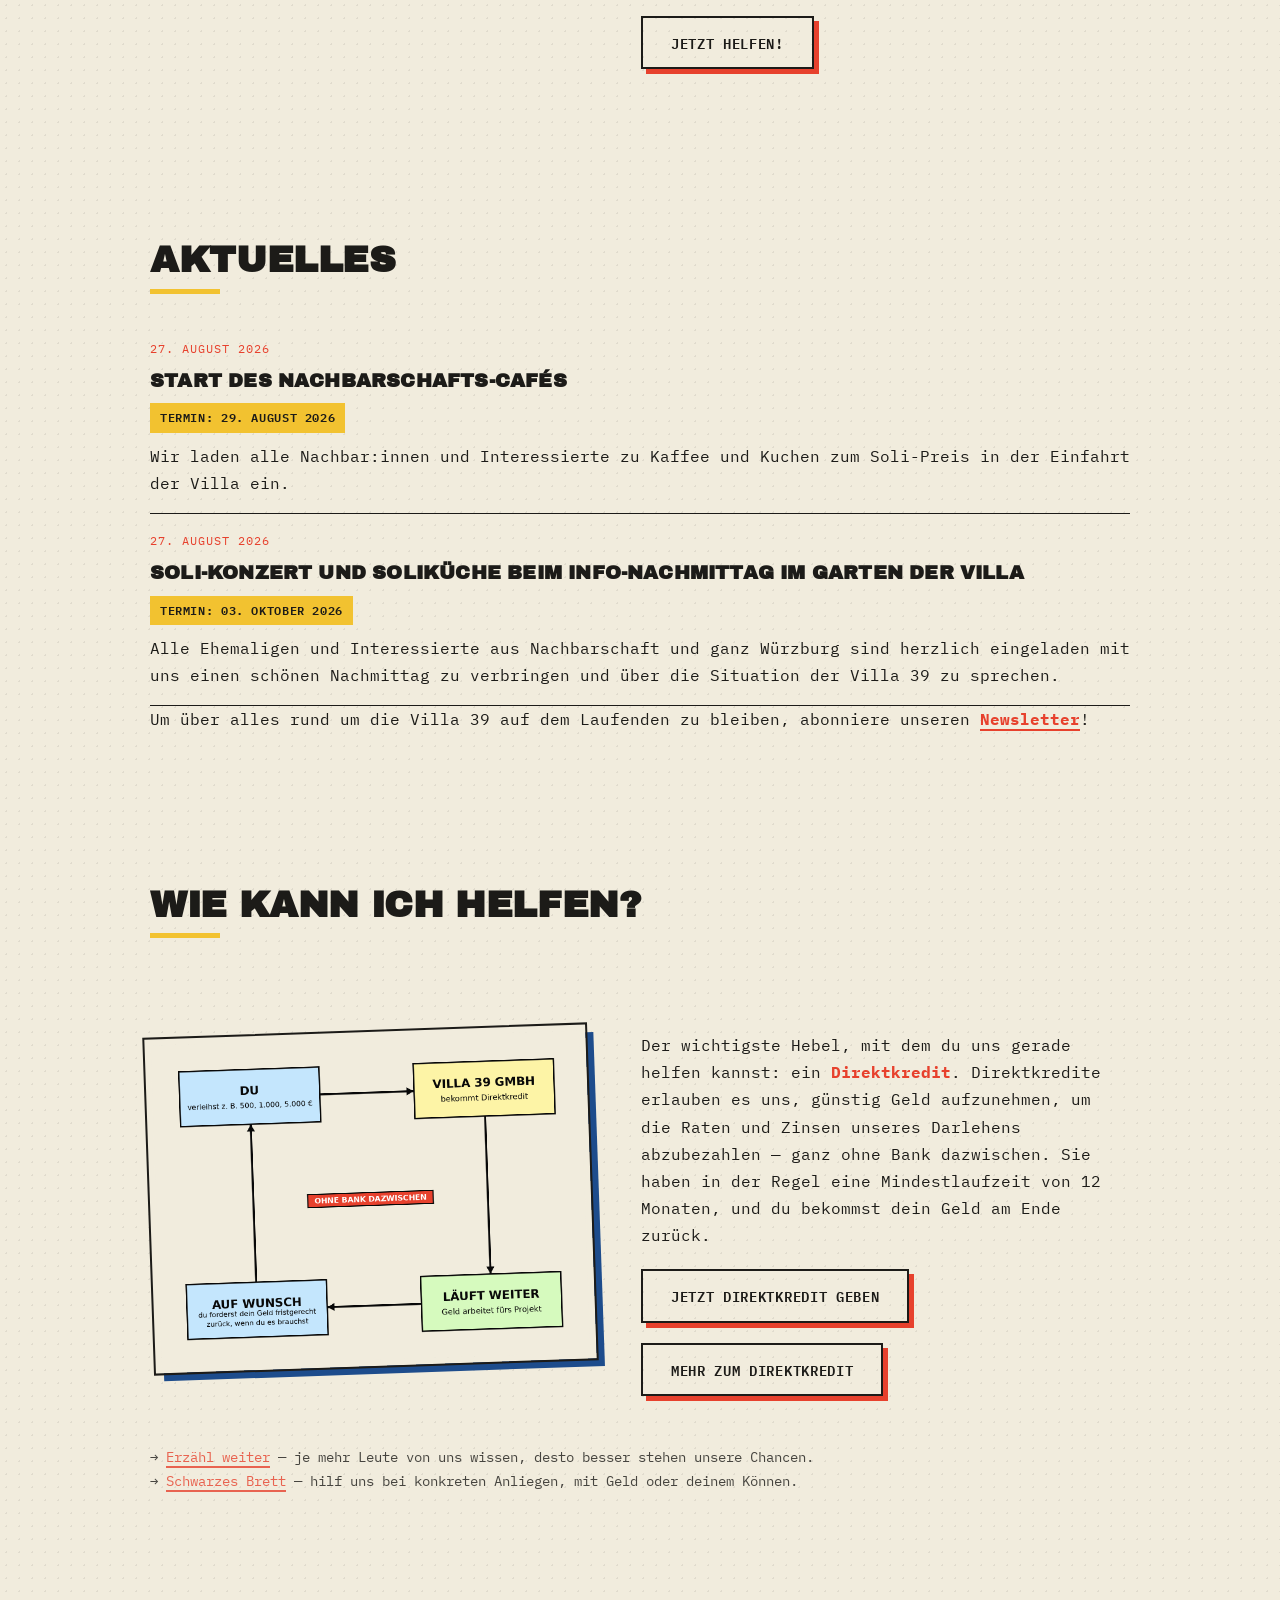
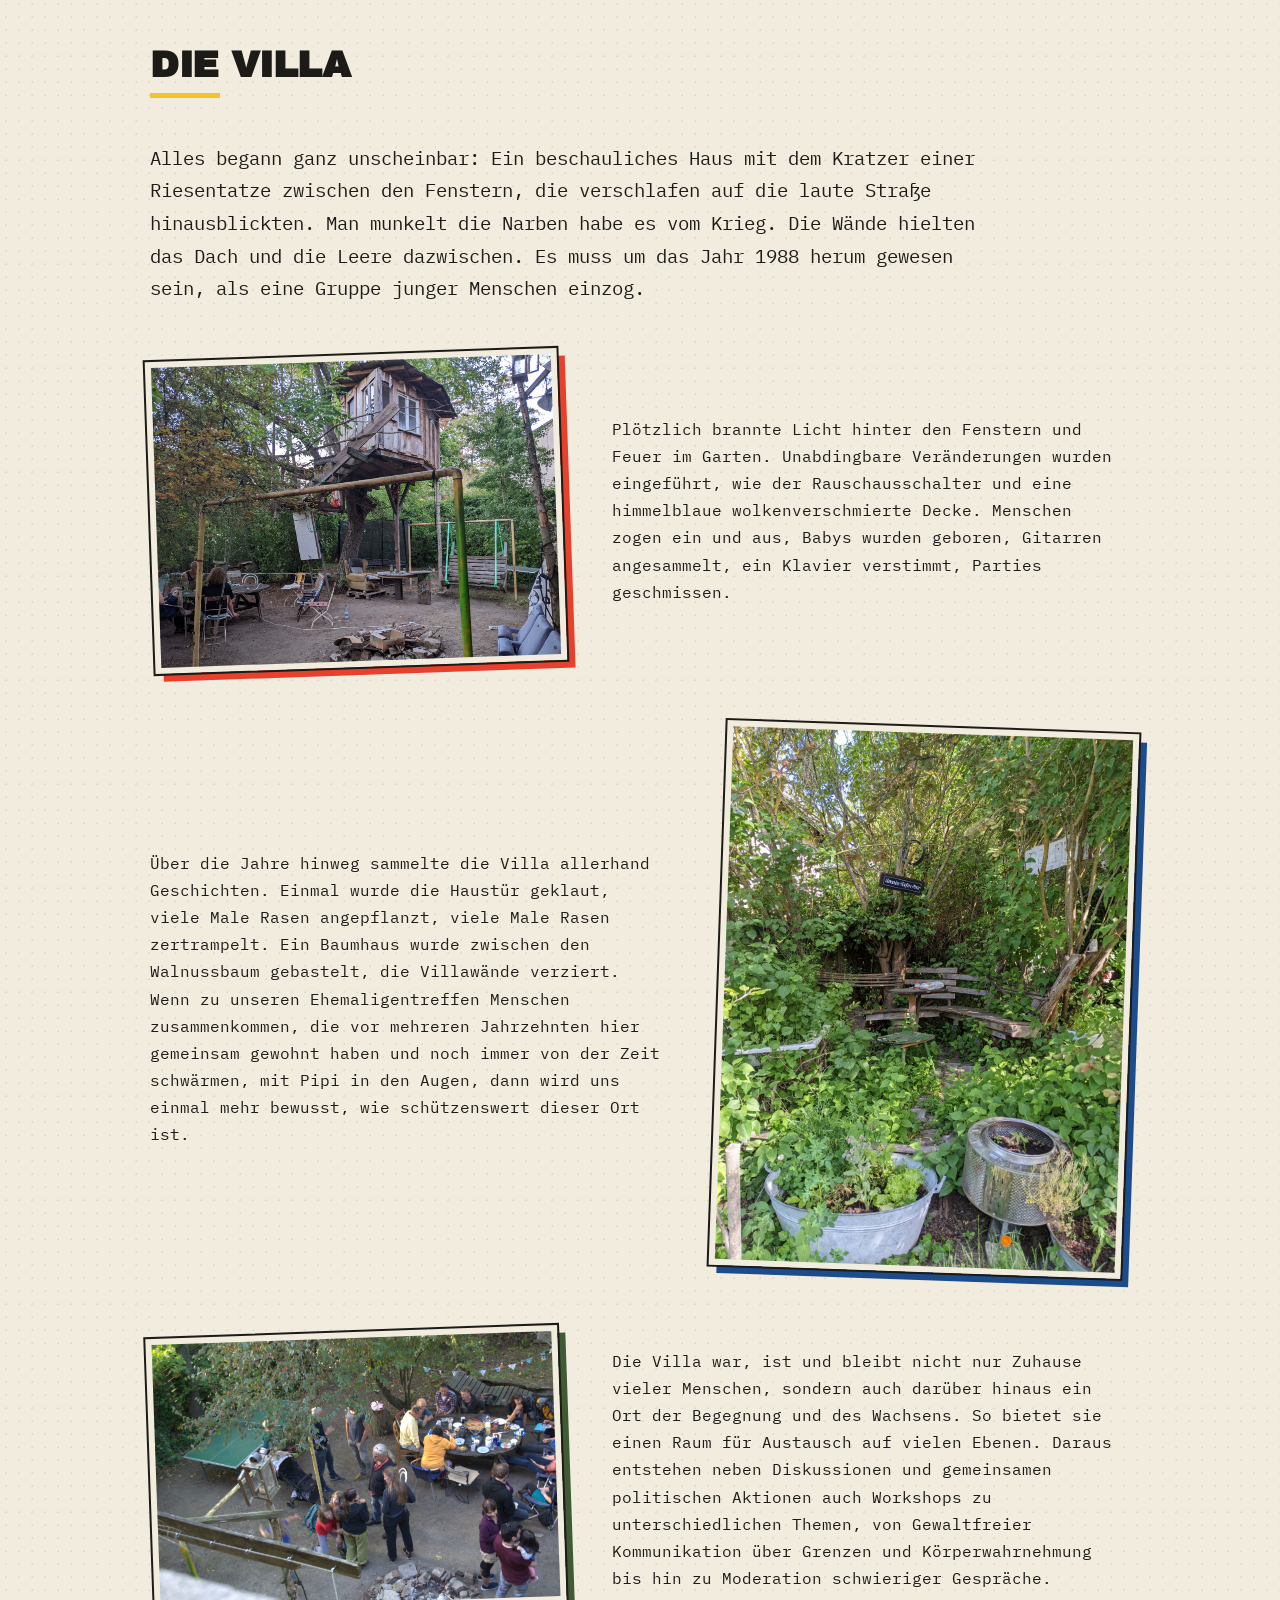
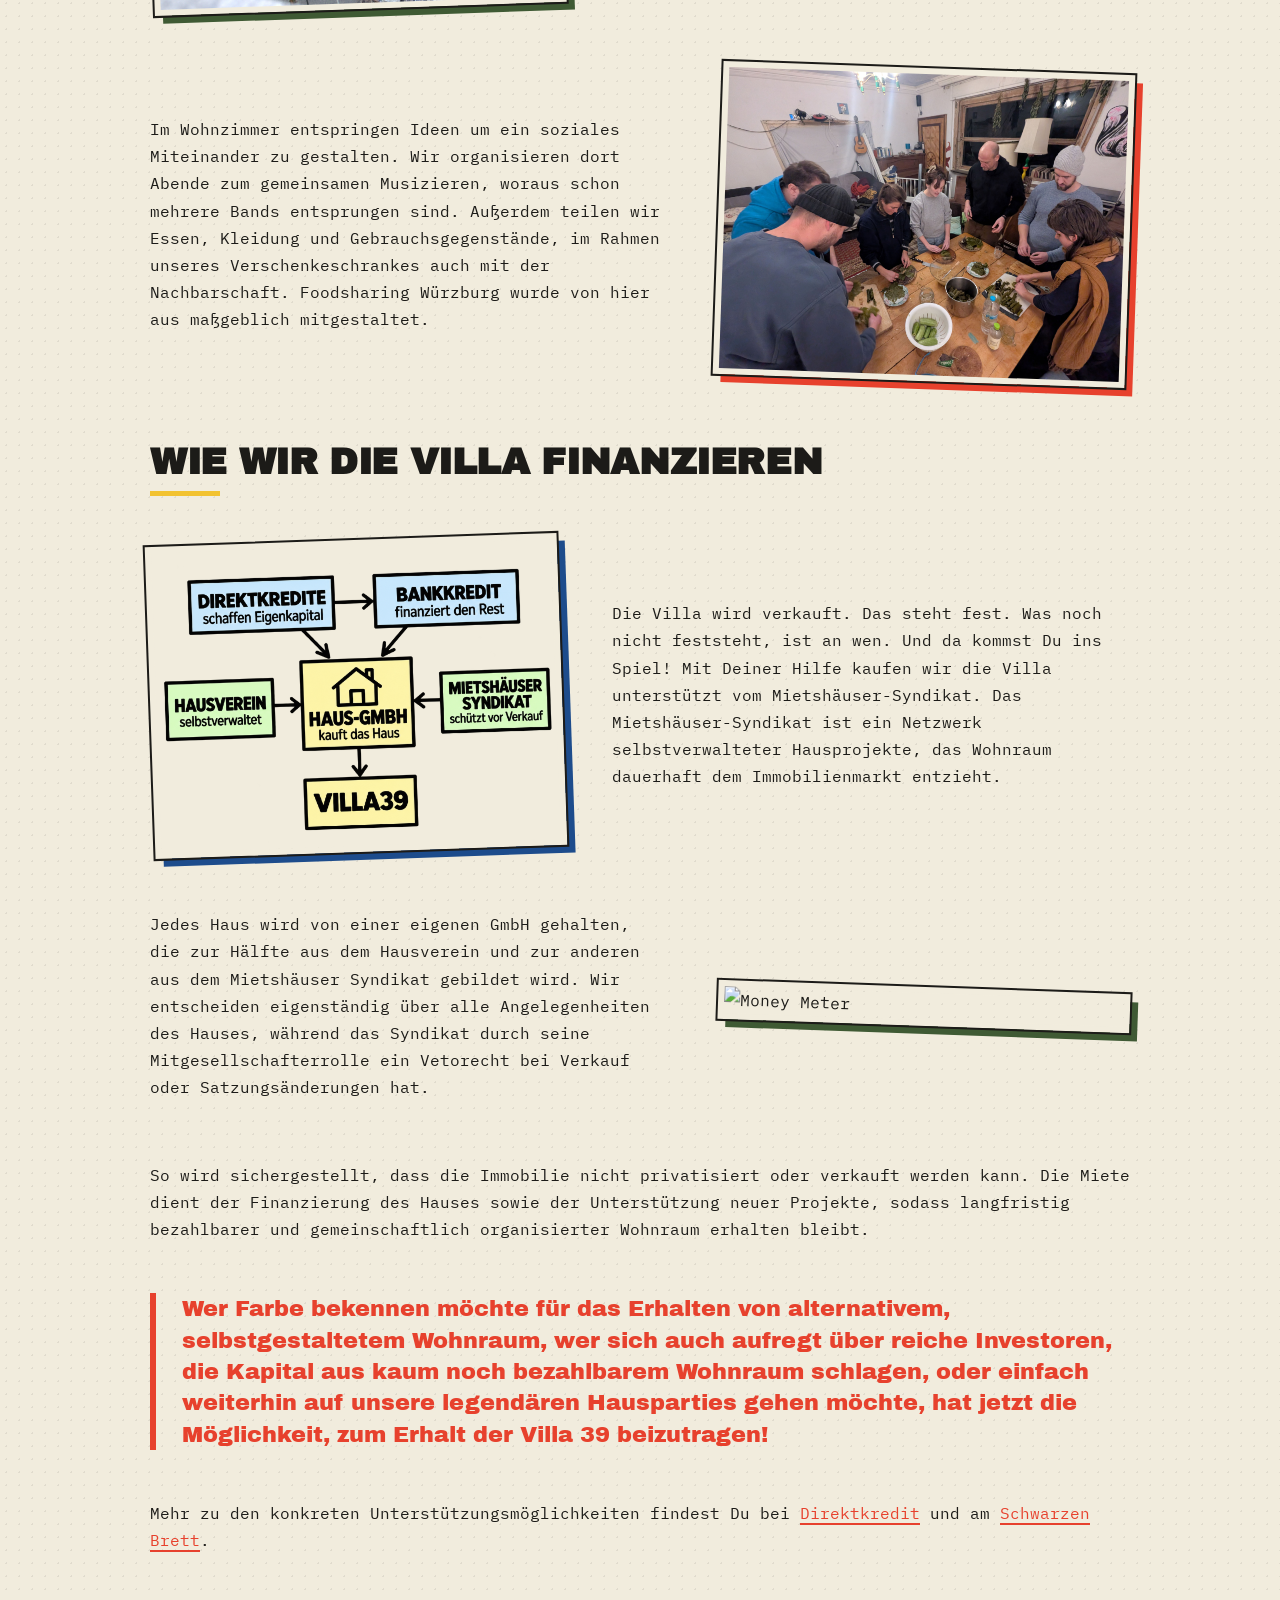
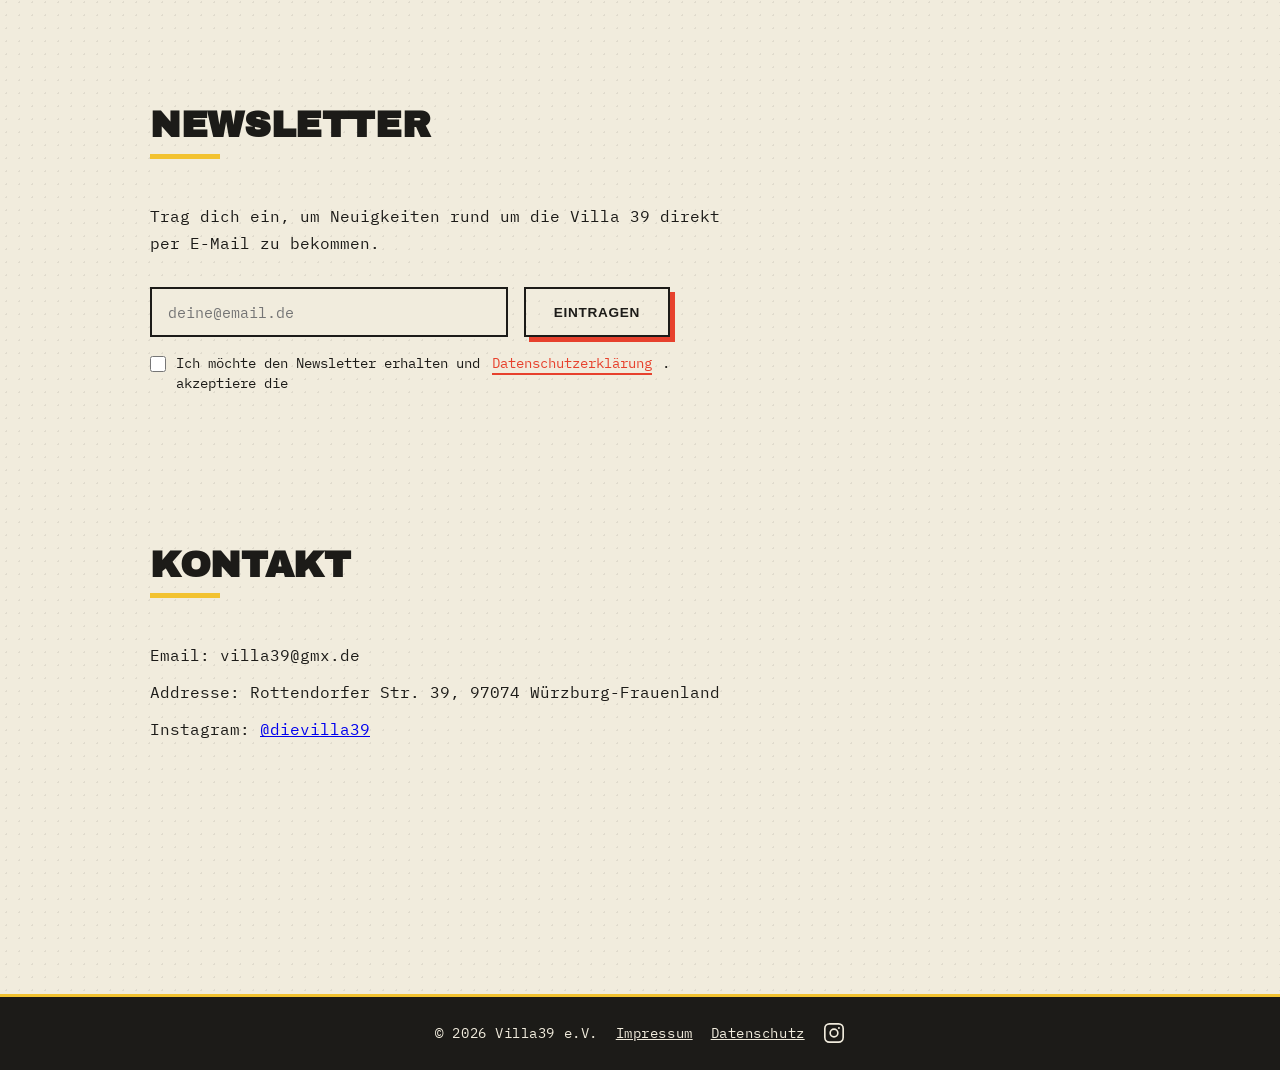
==== commit 147e6d92: "update index" ====
--- a/index.html
+++ b/index.html
@@ -89,7 +89,7 @@
                     </p>
 
                     <p>
-                        <strong>Wir brauchen Deine Hilfe</strong>. In der Villa leben seit langem Menschen verschiedenster Hintergründe zusammen. Sie ist ein Teil von Würzburg. Um sie zu retten, brauchen wir Deine Hilfe in Form von Direktkrediten und Schenkungen.</p>
+                        <strong>Wir brauchen Deine Hilfe</strong>. In der Villa leben seit langem Menschen verschiedenster Hintergründe zusammen. Sie ist ein Teil von Würzburg. Um sie zu retten, brauchen wir Deine Hilfe in Form eines Direktkredits.</p>
                     <p class="about-cta"><a href="#support" class="button button--dark">Jetzt helfen!</a></p>
 
                 </div>
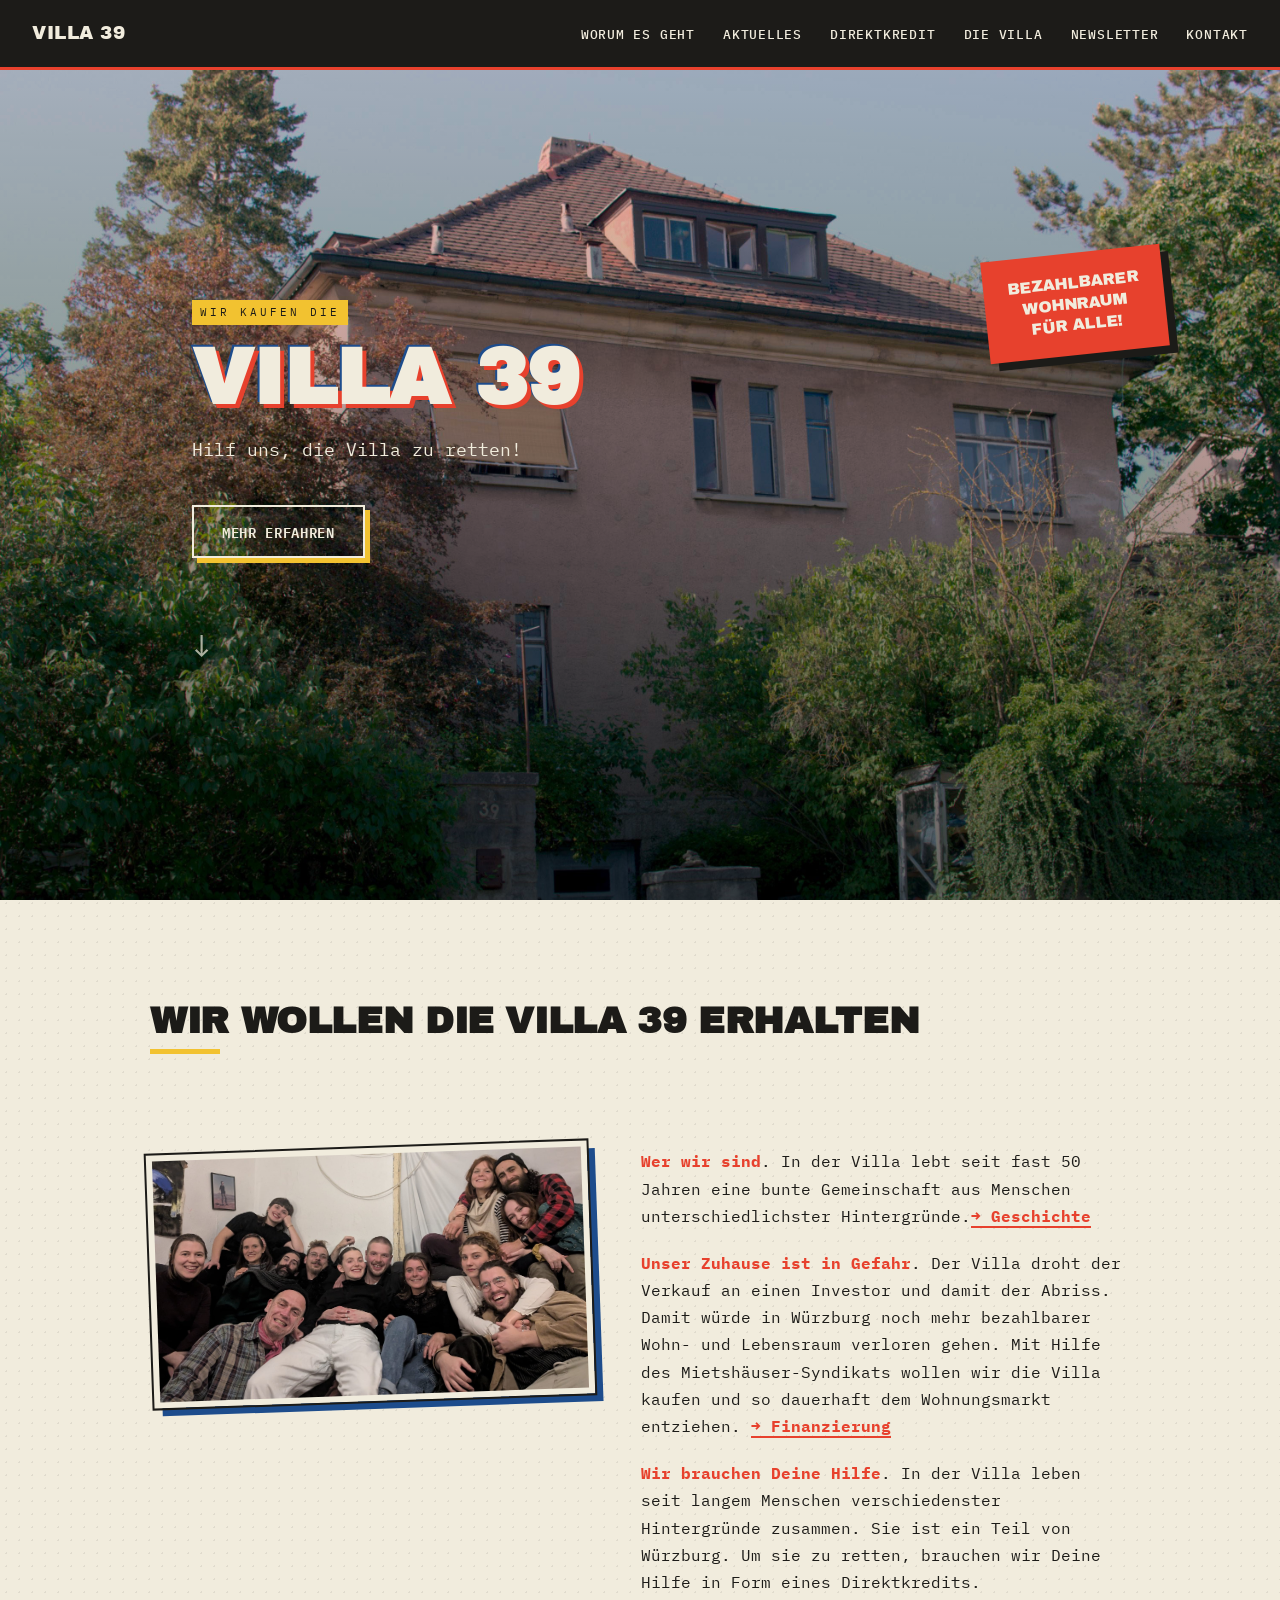
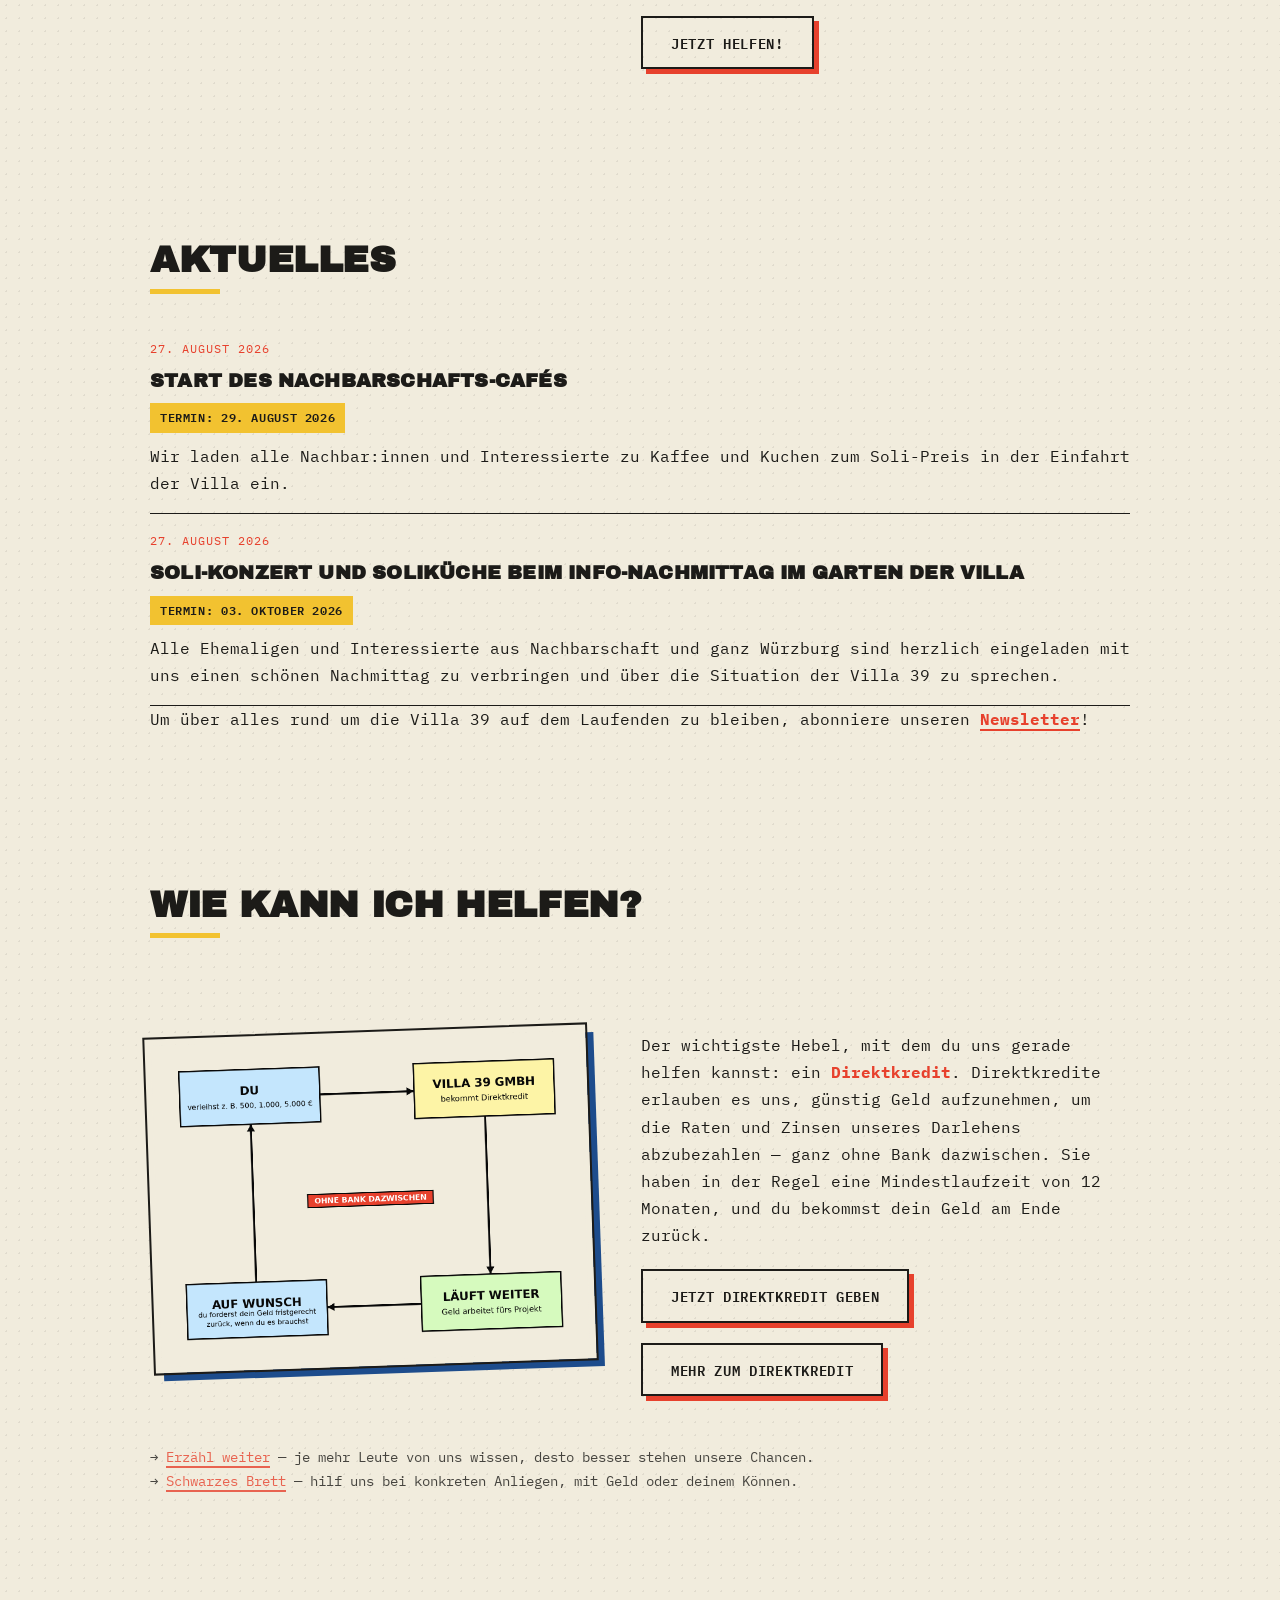
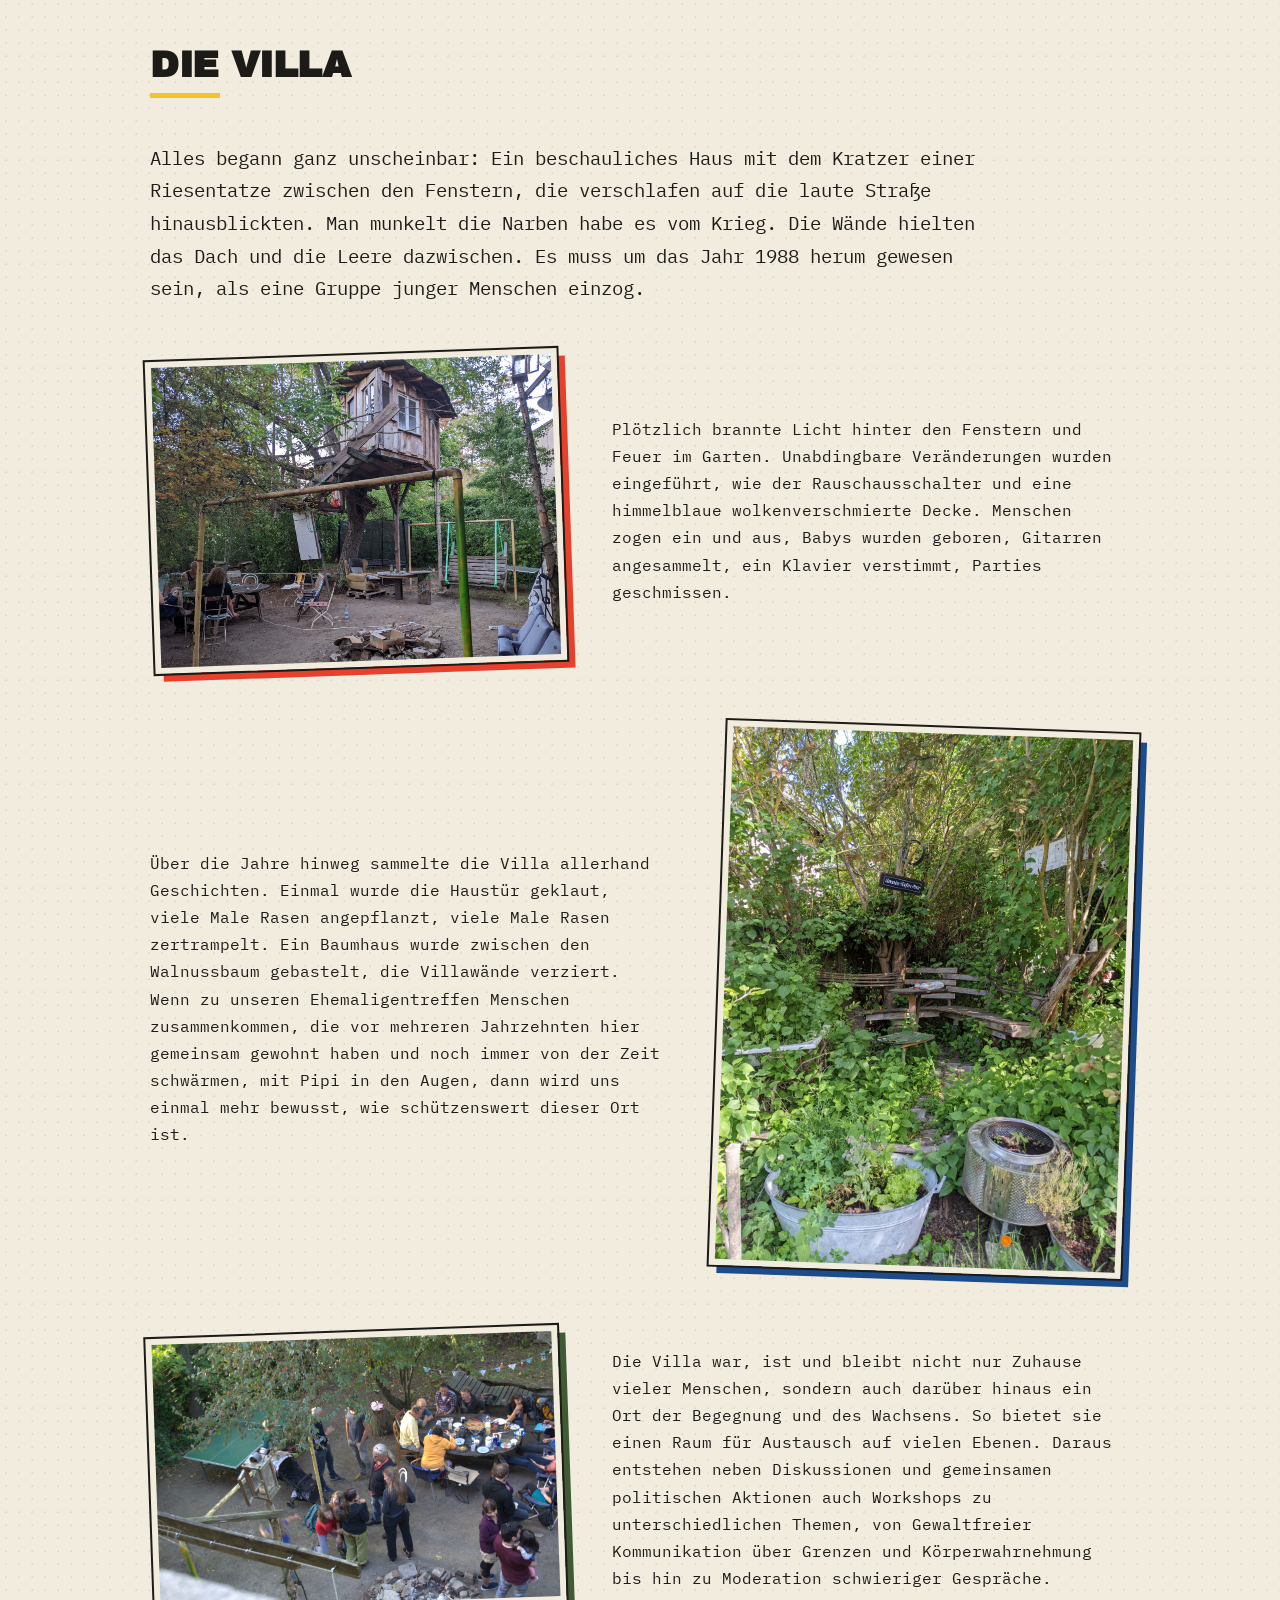
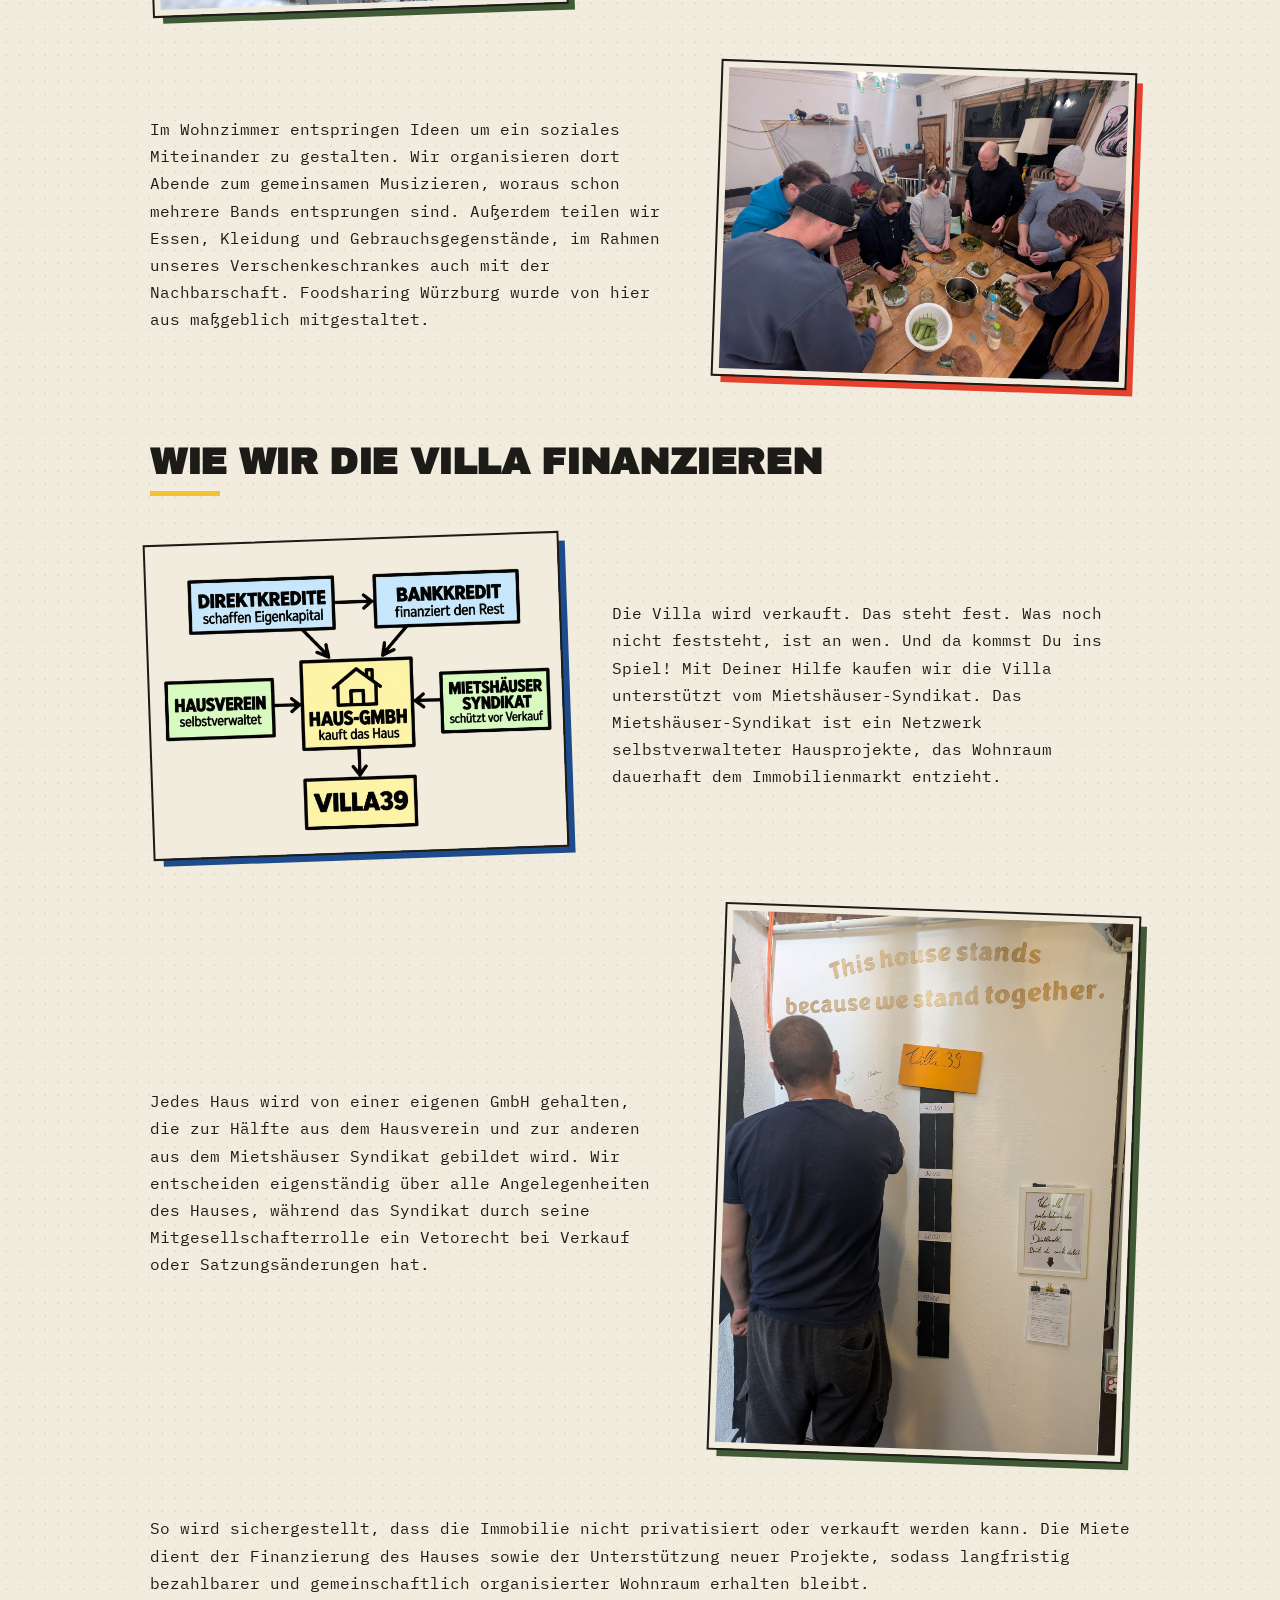
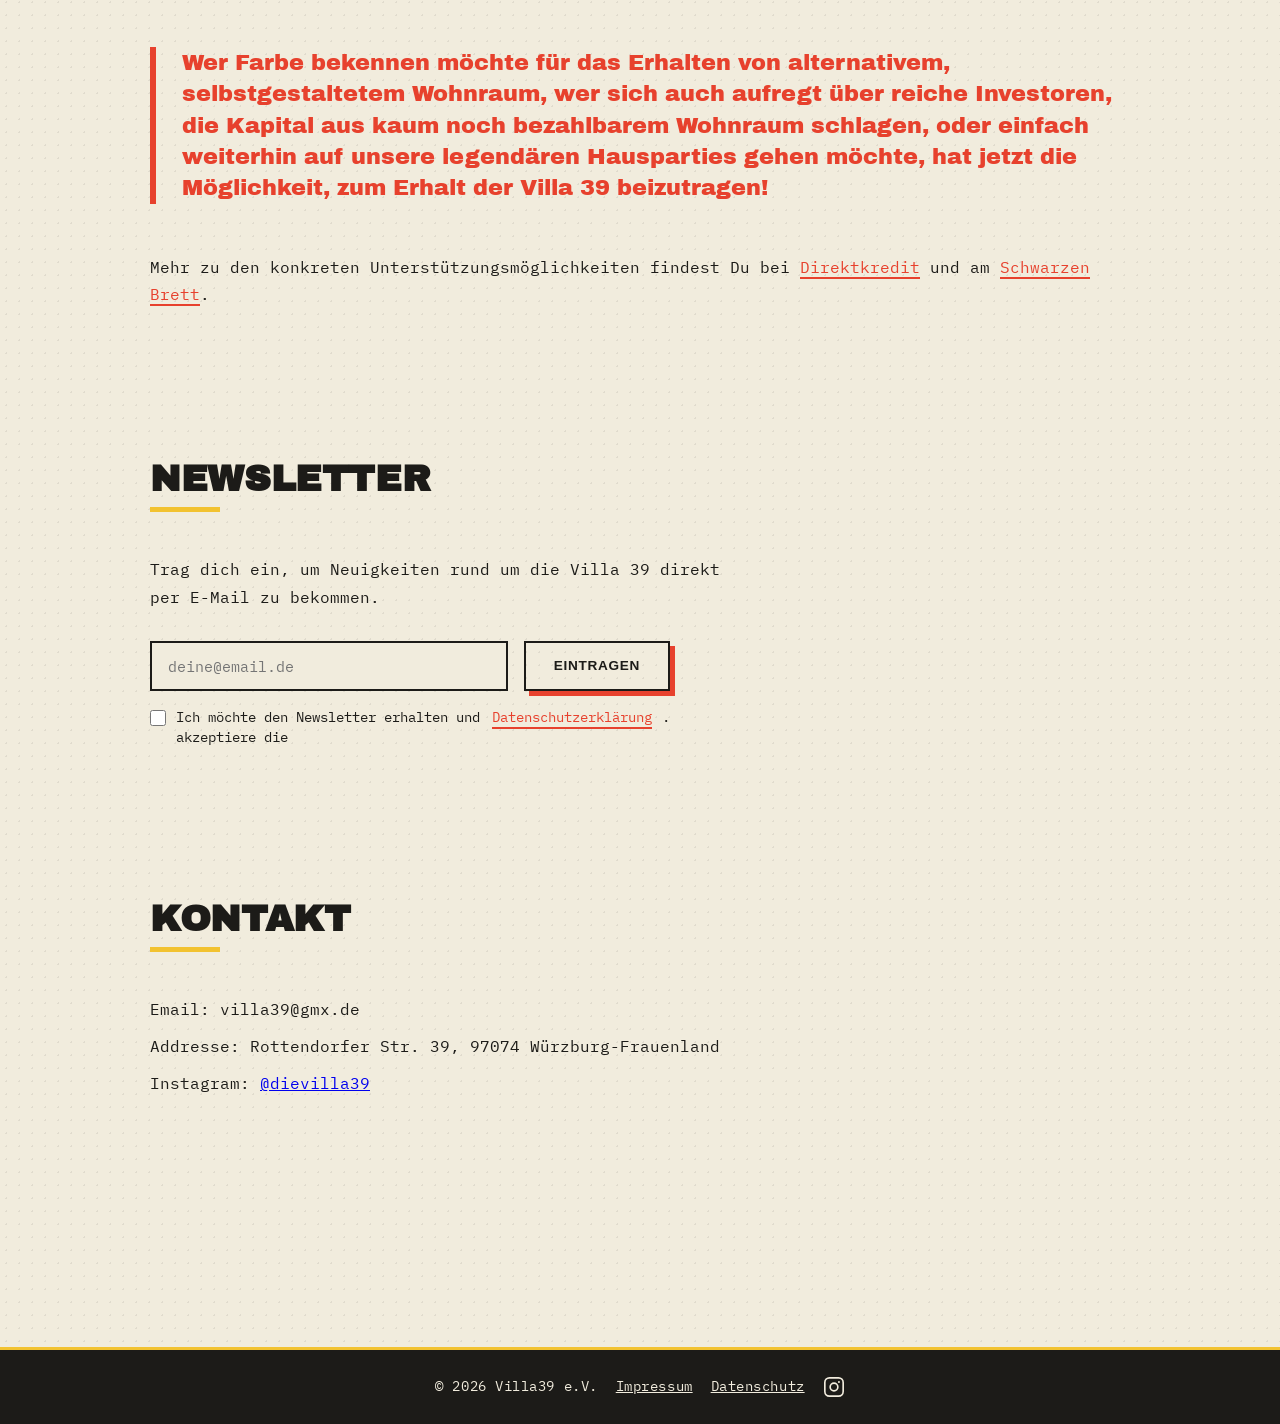
==== commit 6f3b768f: "update dk" ====
--- a/index.html
+++ b/index.html
@@ -73,7 +73,7 @@
 
         <section id="about">
 
-            <h2>Wir die Villa 39 erhalten</h2>
+            <h2>Wir wollen die Villa 39 erhalten</h2>
 
             <div class="about-grid">
 
--- a/style.css
+++ b/style.css
@@ -354,10 +354,6 @@
     flex-direction: row-reverse;
 }
 
-.section-heading-spaced {
-    margin-top: 60px;
-}
-
 .about-grid img {
     width: 45%;
     height: auto;
@@ -385,6 +381,11 @@
     margin-top: 12px;
 }
 
+.subpage-content .about-cta-spaced {
+    margin-top: 40px;
+    margin-bottom: 70px;
+}
+
 .inline-link {
     color: var(--riso-red);
     text-decoration: none;
@@ -469,7 +470,7 @@
     flex: 1;
 }
 
-.story-pullquote {
+.story-pullquote.story-pullquote {
     font-family: "Archivo Black", sans-serif;
     font-size: 1.4rem;
     line-height: 1.4;
@@ -766,6 +767,14 @@
 .subpage-content p {
     margin-bottom: 16px;
     max-width: 65ch;
+}
+
+.subpage-content > h2 {
+    margin-top: 50px;
+}
+
+.subpage-content.subpage-content > *:has(+ h2) {
+    margin-bottom: 0;
 }
 
 .subpage-list {
@@ -1044,6 +1053,18 @@
         flex-direction: column;
     }
 
+    .about-grid.reverse {
+        flex-direction: column;
+    }
+
+    .about-grid > div {
+        order: 1;
+    }
+
+    .about-grid > img {
+        order: 2;
+    }
+
     .story-row.reverse {
         flex-direction: column;
     }
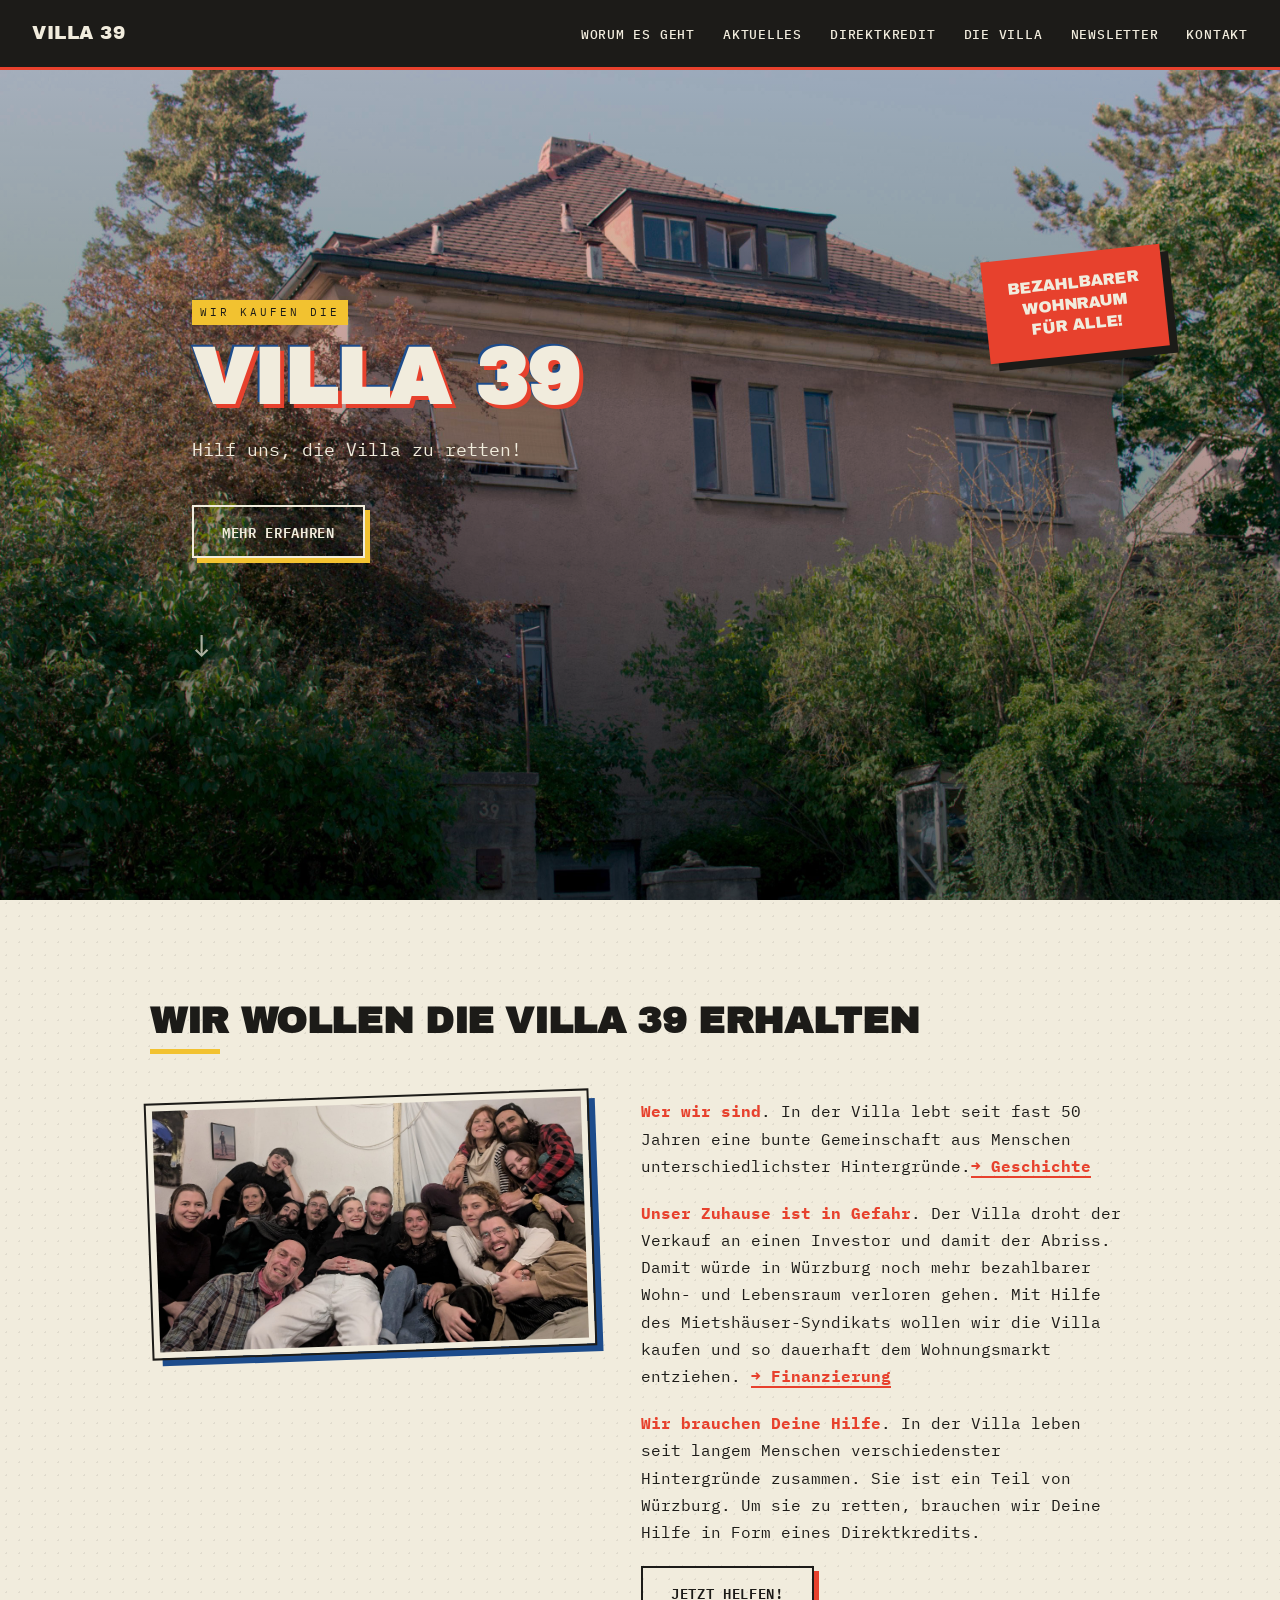
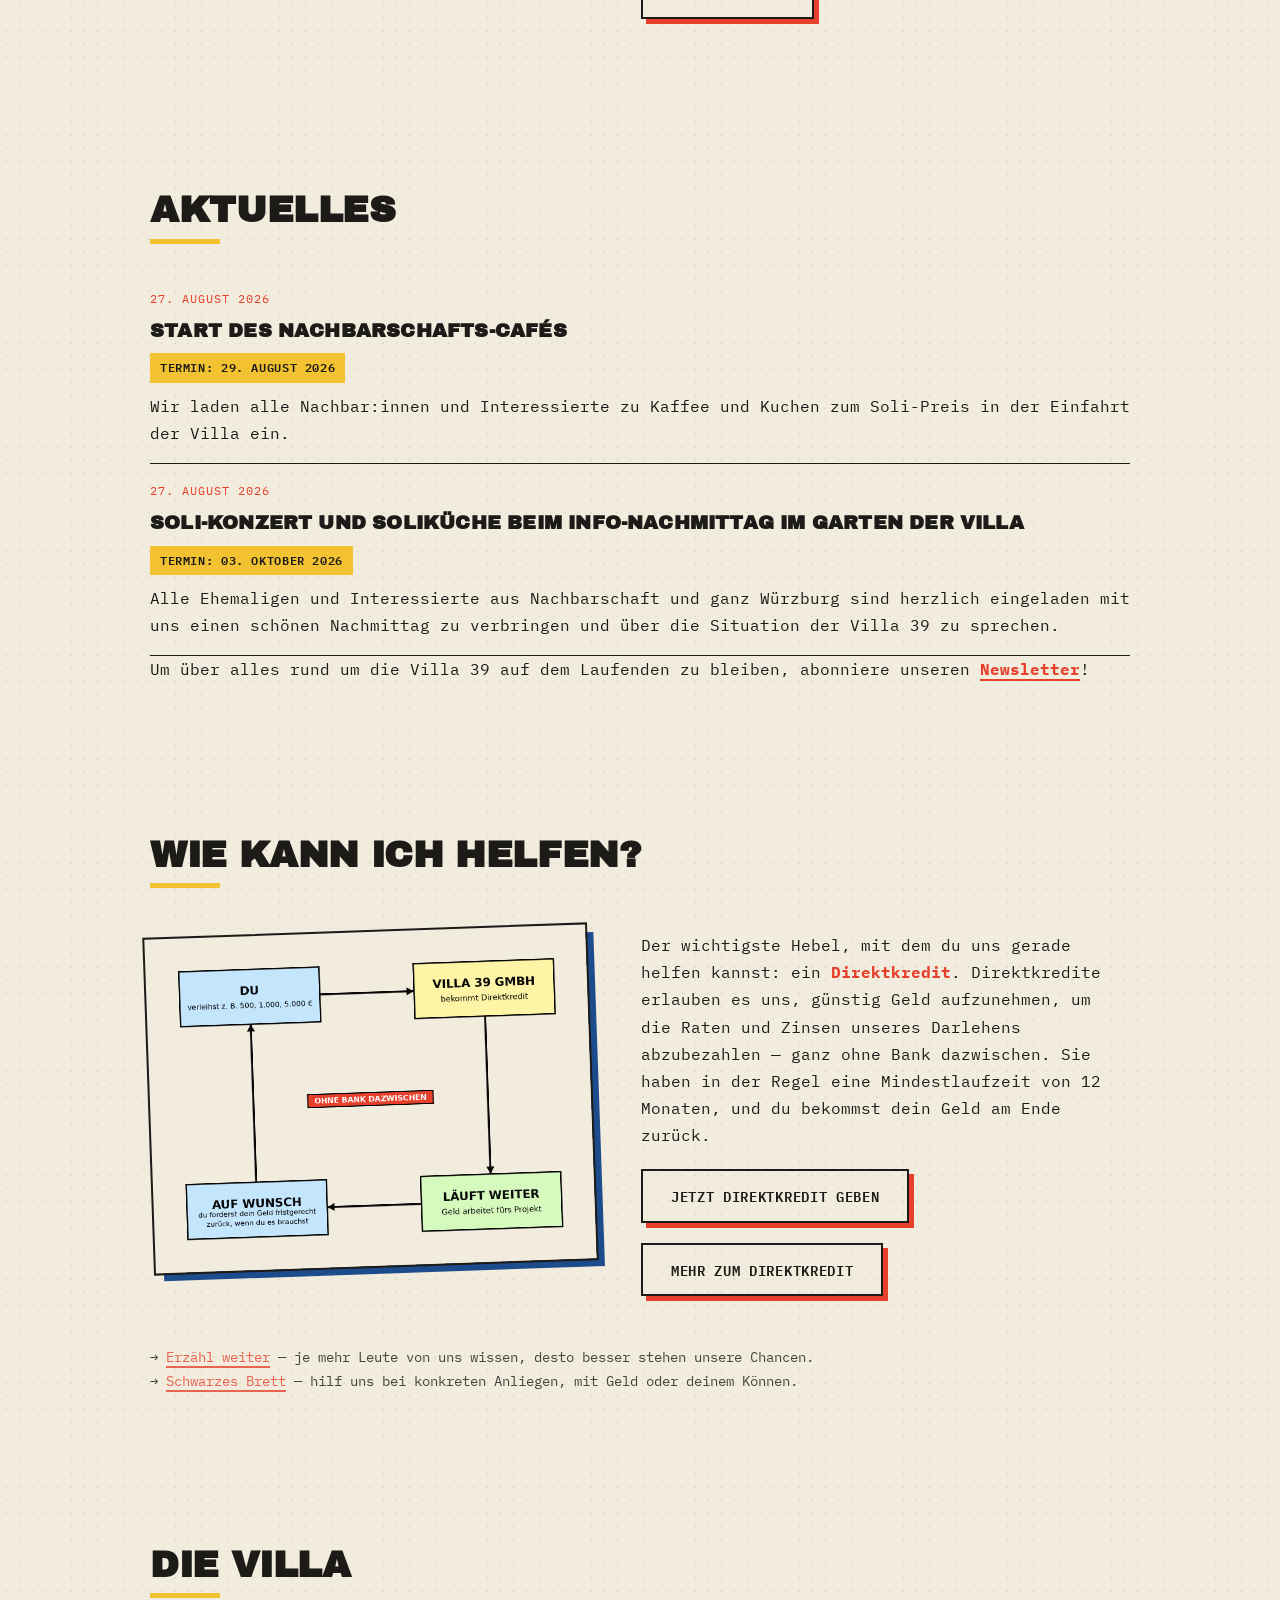
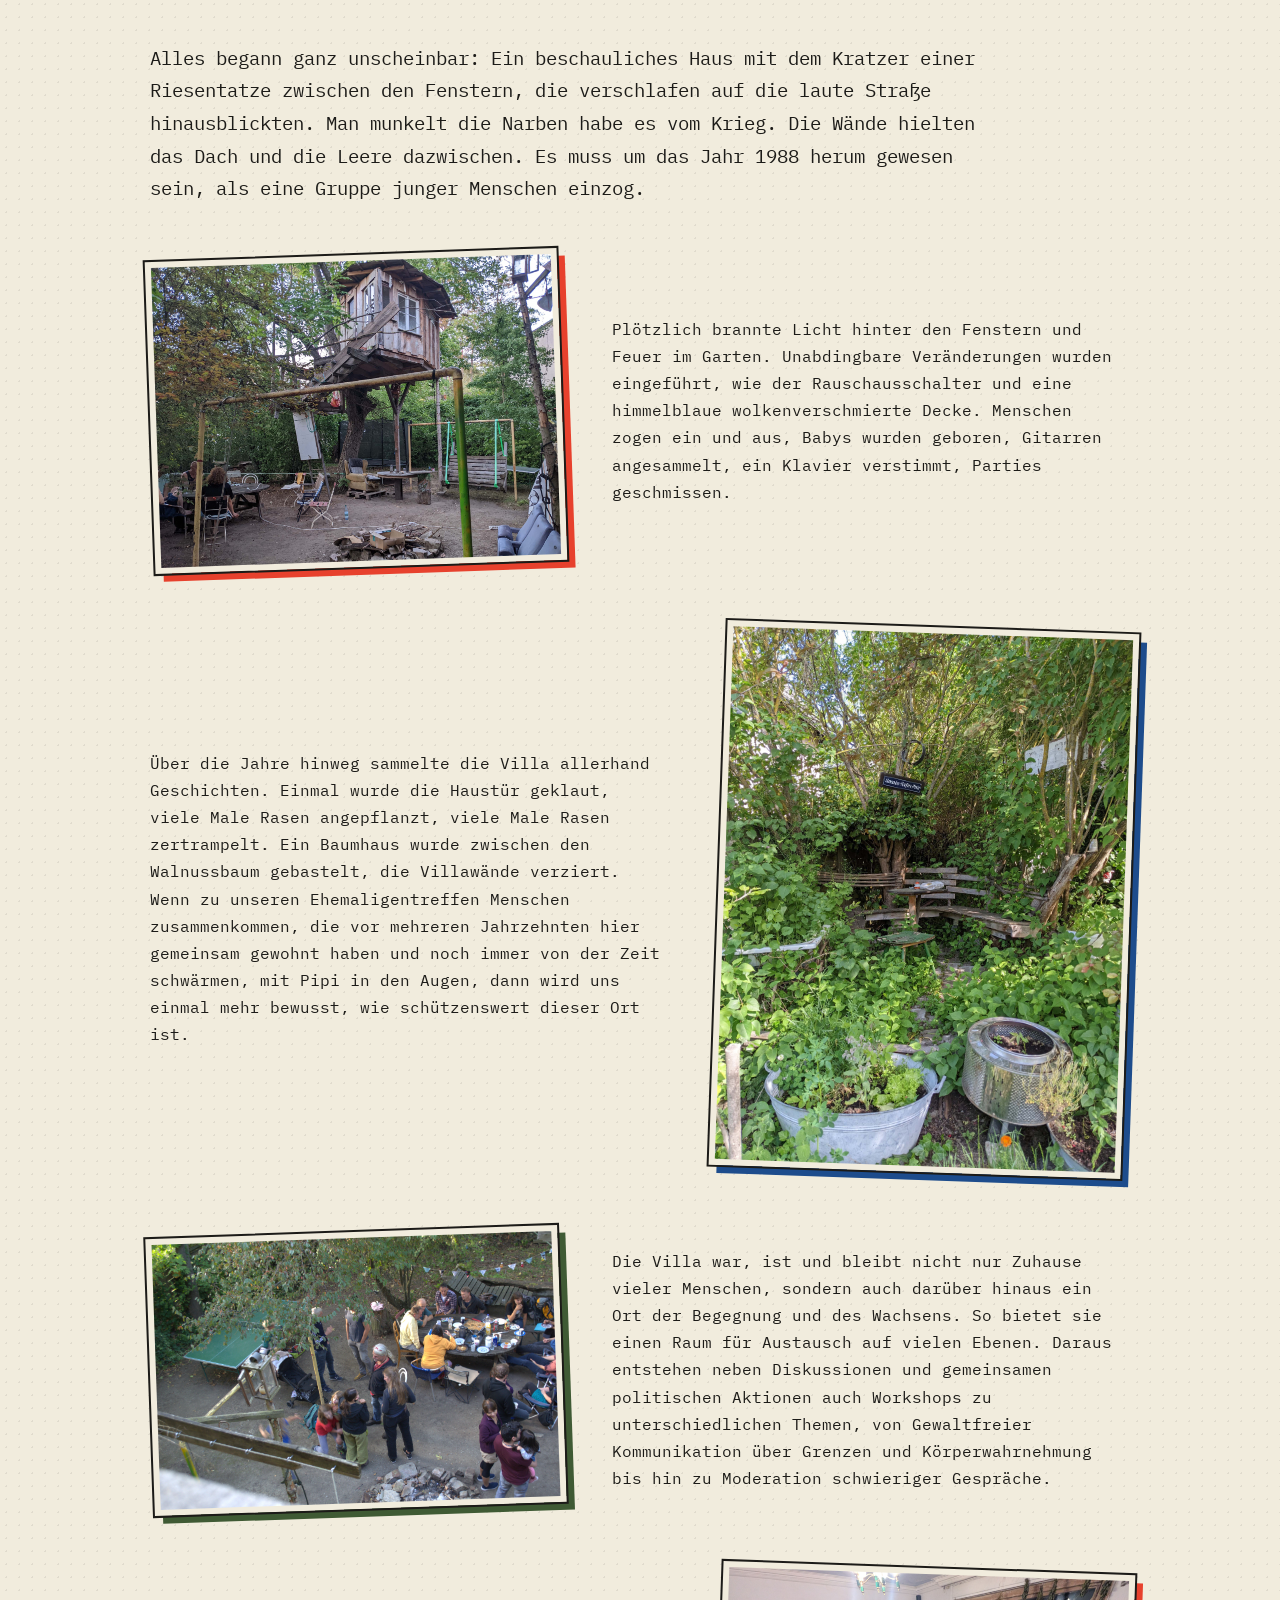
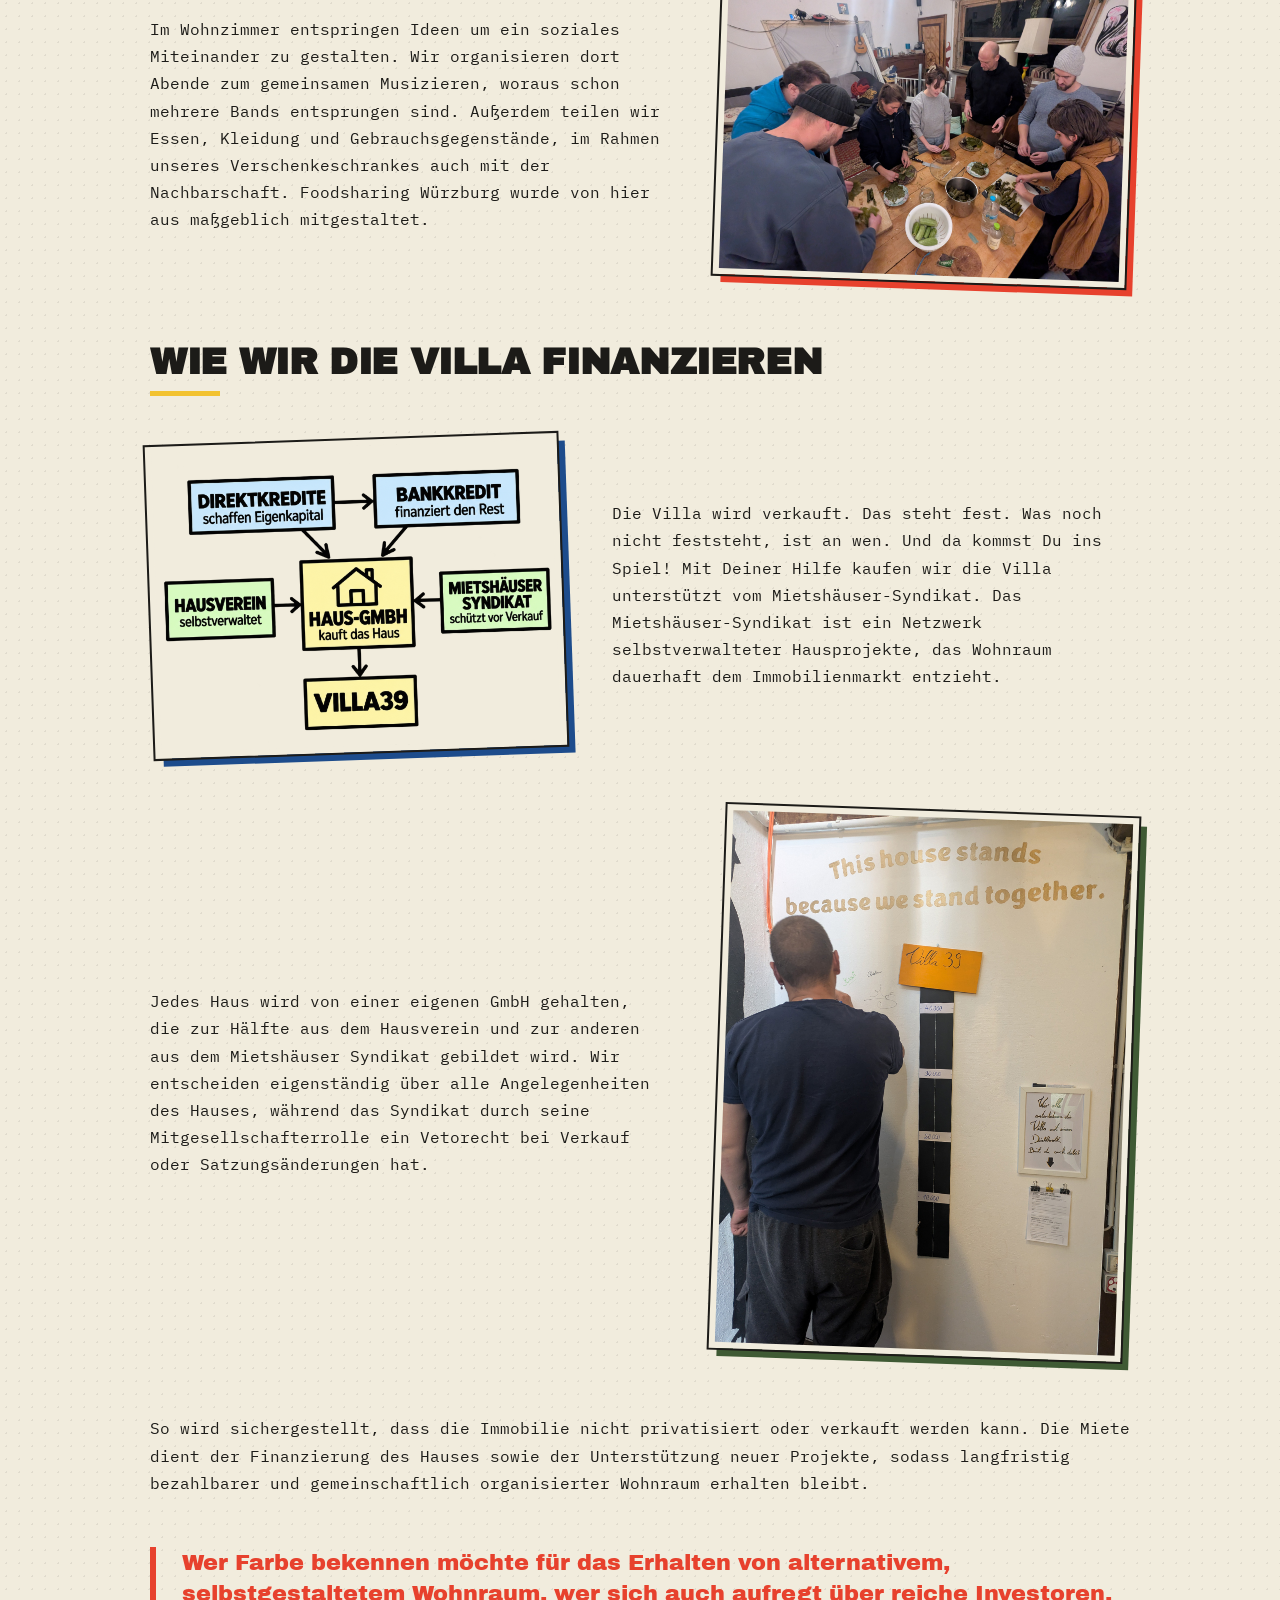
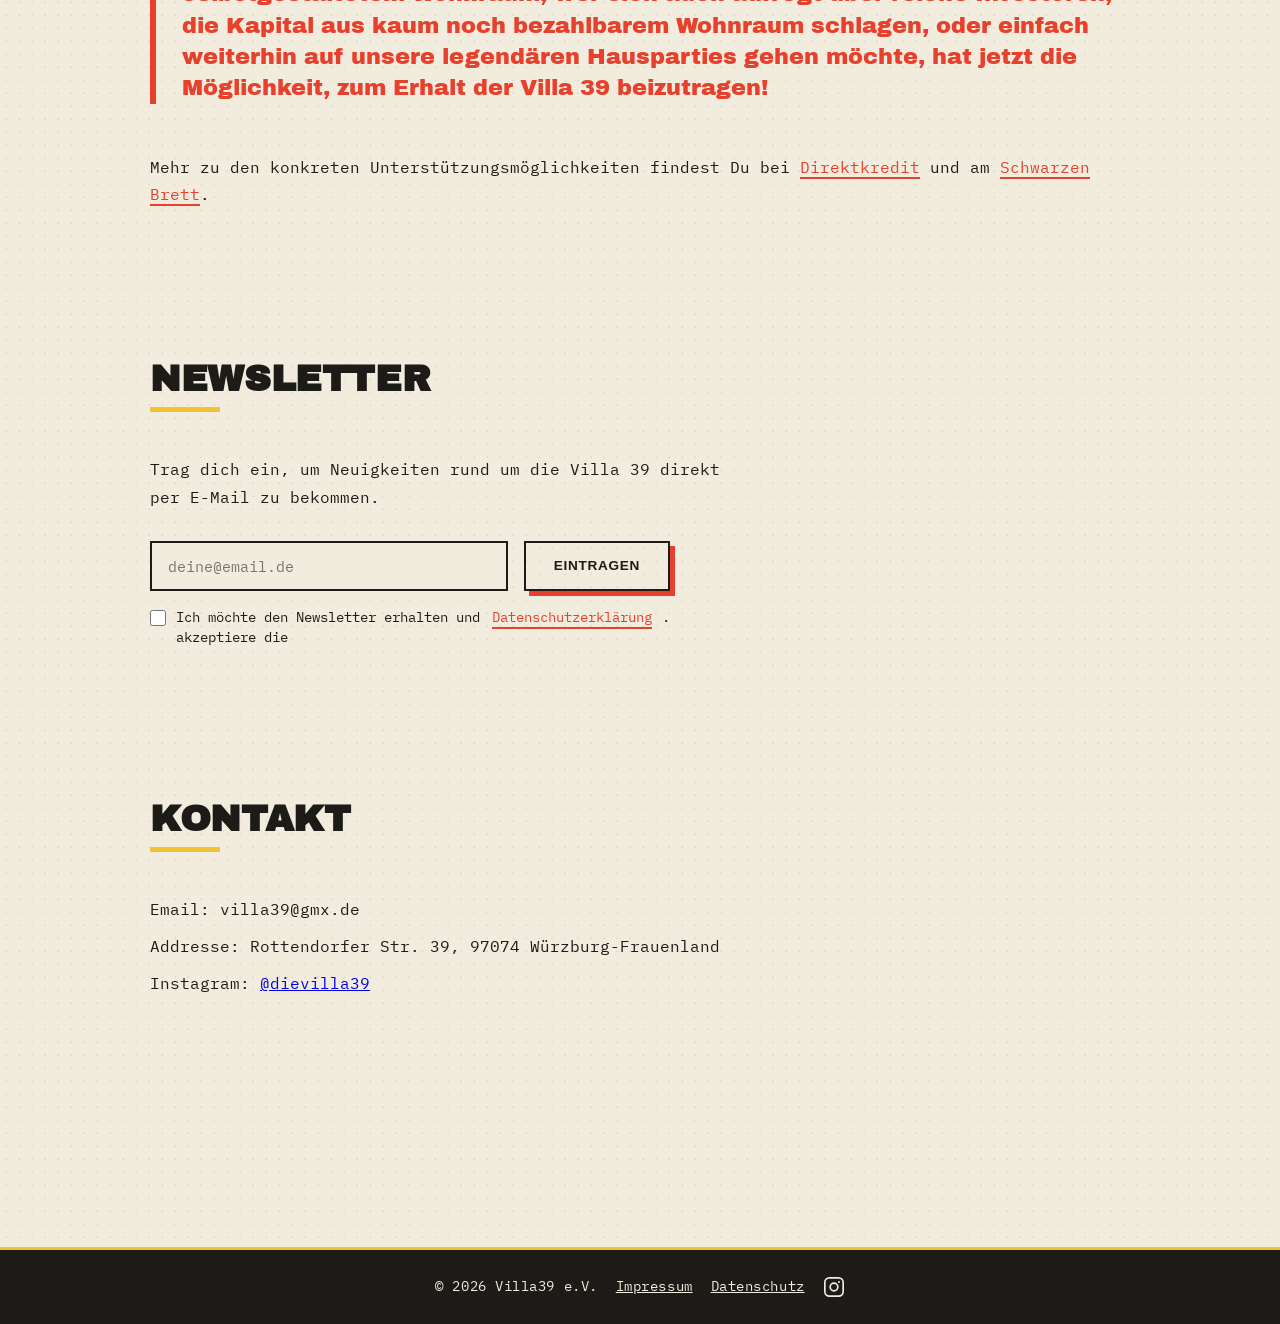
==== commit 13952a6e: "update dk, fix layout" ====
--- a/index.html
+++ b/index.html
@@ -121,9 +121,7 @@
                     <p>
                         Der wichtigste Hebel, mit dem du uns gerade helfen kannst: ein <strong>Direktkredit</strong>. Direktkredite erlauben es uns, günstig Geld aufzunehmen, um die Raten und Zinsen unseres Darlehens abzubezahlen — ganz ohne Bank dazwischen. Sie haben in der Regel eine Mindestlaufzeit von 12 Monaten, und du bekommst dein Geld am Ende zurück.
                     </p>
-                     <p class="about-cta">
-                        <a href="mailto:villa39@gmx.de?subject=Interesse%20an%20einem%20Direktkredit&body=Hallo%20Villa%2039%20Team%2C%0A%0Aich%20m%C3%B6chte%20euch%20gerne%20mit%20einem%20Direktkredit%20unterst%C3%BCtzen.%0A%0AGew%C3%BCnschter%20Betrag%3A%20%0AGew%C3%BCnschte%20Laufzeit%3A%20%0AMeine%20Telefonnummer%3A%20%0A%0AViele%20Gr%C3%BC%C3%9Fe" class="button button--dark">Jetzt Direktkredit geben</a>
-                    </p>
+                 <p class="about-cta"><a href="mailto:villa39@gmx.de?subject=Interesse%20an%20einem%20Direktkredit&body=Hallo%20liebe%20Villa%2039%2C%0A%0Aich%20m%C3%B6chte%20euch%20gerne%20mit%20einem%20Direktkredit%20unterst%C3%BCtzen.%0A%0AGew%C3%BCnschter%20Betrag%3A%20%0AGew%C3%BCnschte%20Laufzeit%3A%20%0AMeine%20Telefonnummer%3A%20%0A%0AViele%20Gr%C3%BC%C3%9Fe" class="button button--dark">Jetzt Direktkredit geben</a></p>
                     <p class="about-cta"><a href="direktkredit.html" class="button button--dark">Mehr zum Direktkredit</a></p>
                 </div>
             </div>
--- a/style.css
+++ b/style.css
@@ -346,8 +346,12 @@
     display: flex;
     gap: 50px;
     align-items: flex-start;
-    margin-top: 50px;
+    margin-top: 0;
     margin-bottom: 30px;
+}
+
+.subpage-content .about-grid {
+    margin-top: 80px;
 }
 
 .about-grid.reverse {
@@ -770,7 +774,7 @@
 }
 
 .subpage-content > h2 {
-    margin-top: 50px;
+    margin-top: 80px;
 }
 
 .subpage-content.subpage-content > *:has(+ h2) {
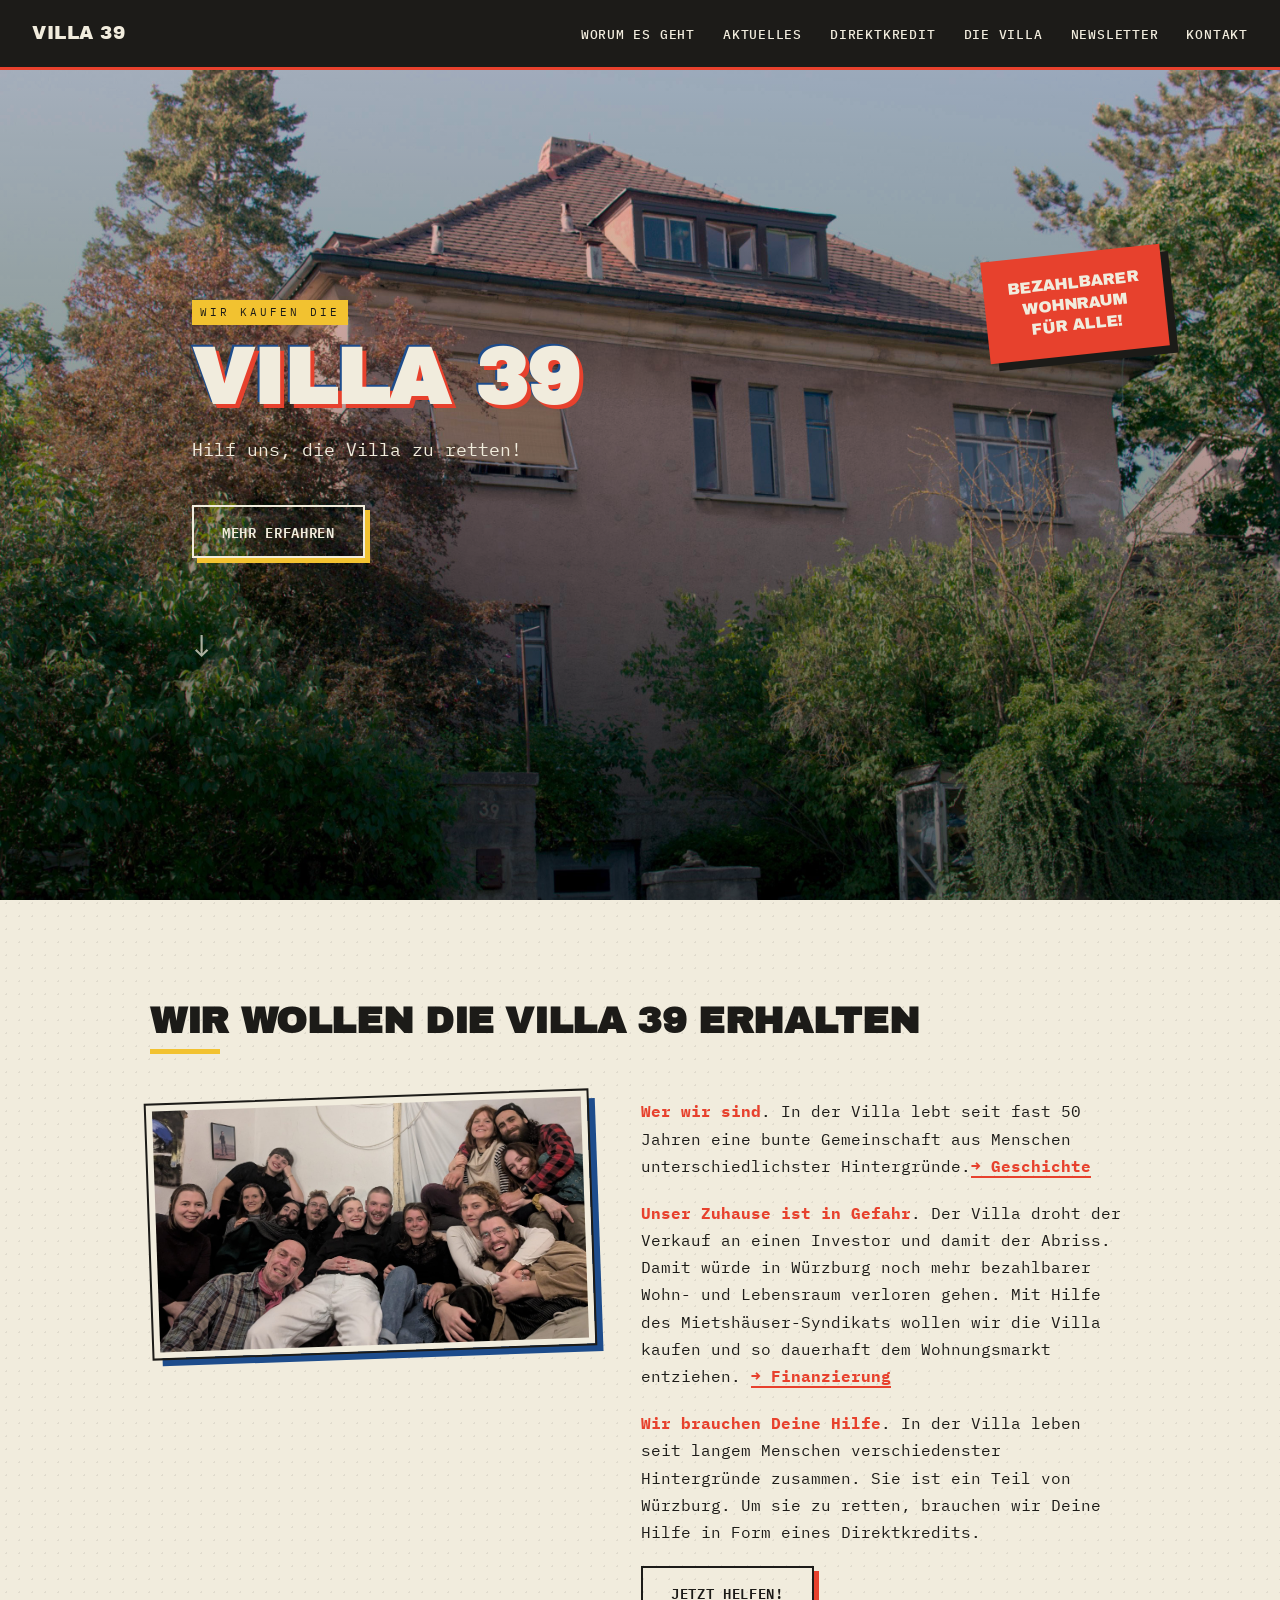
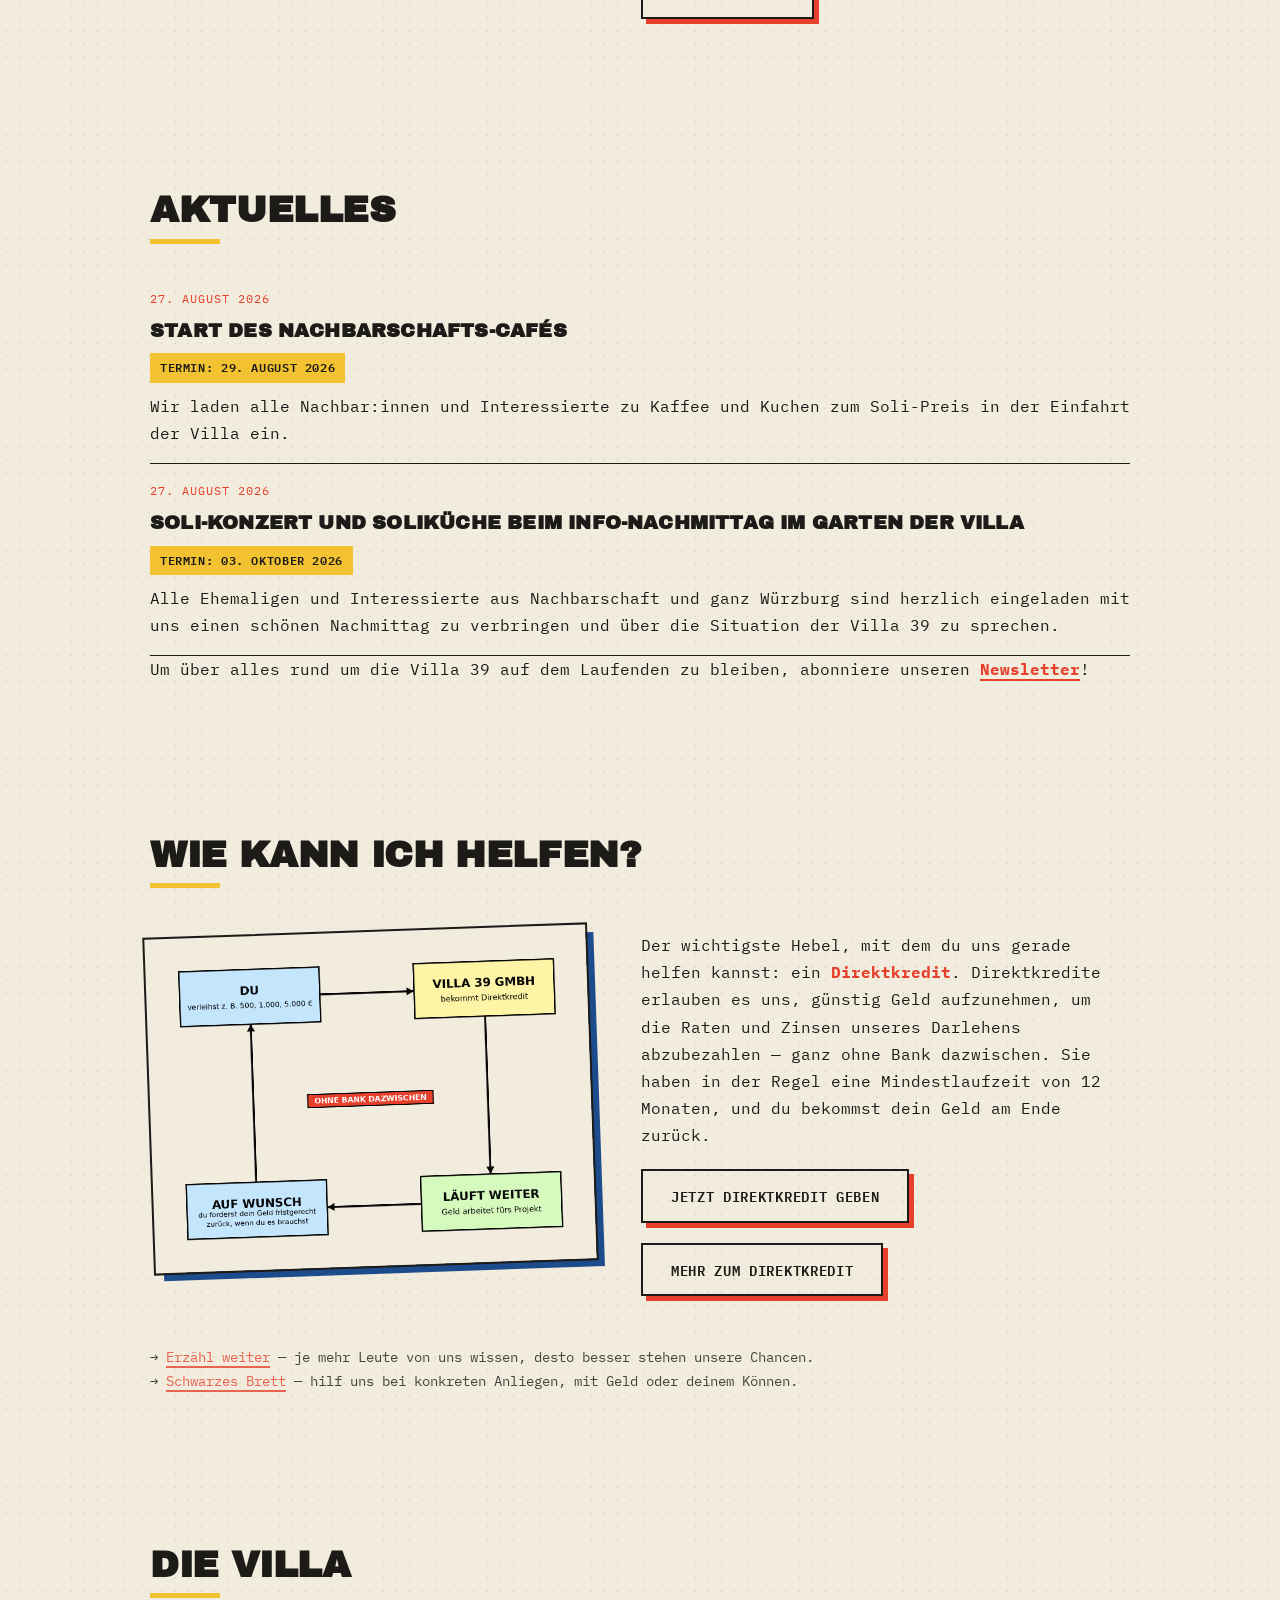
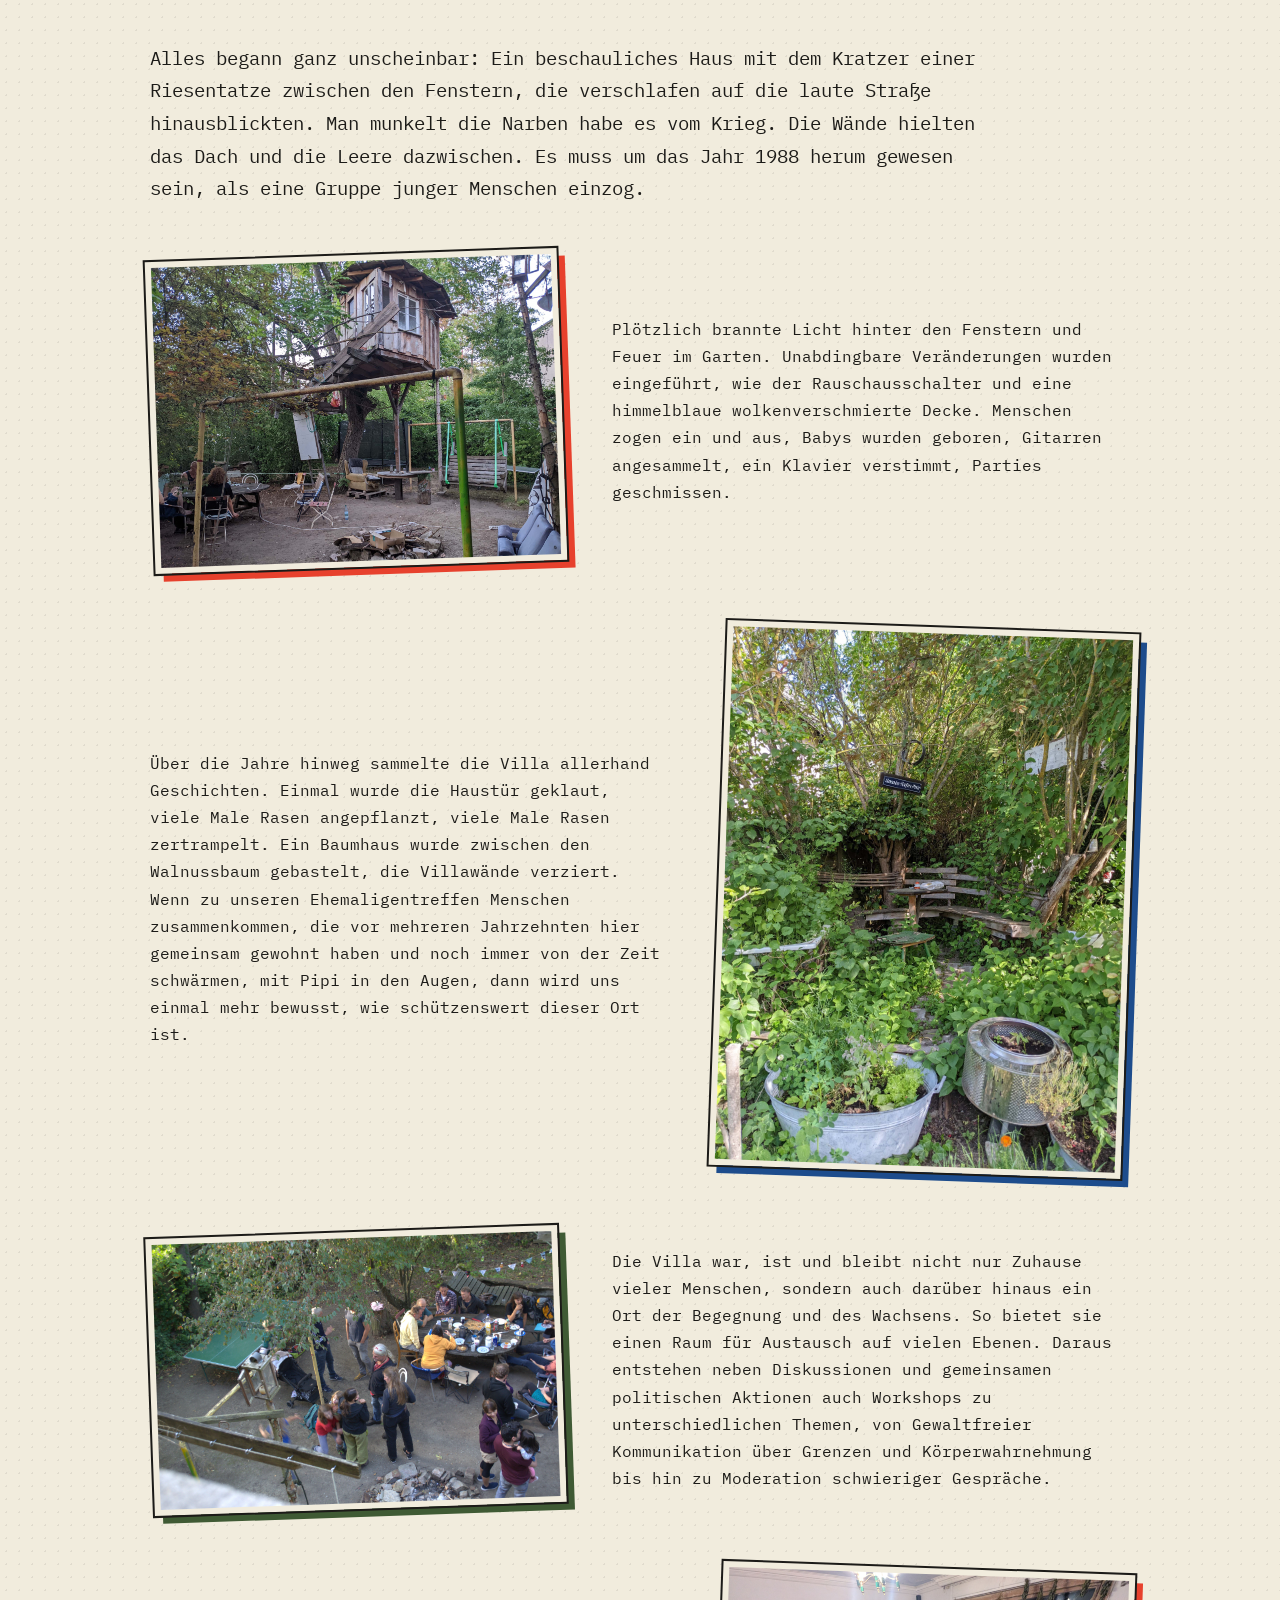
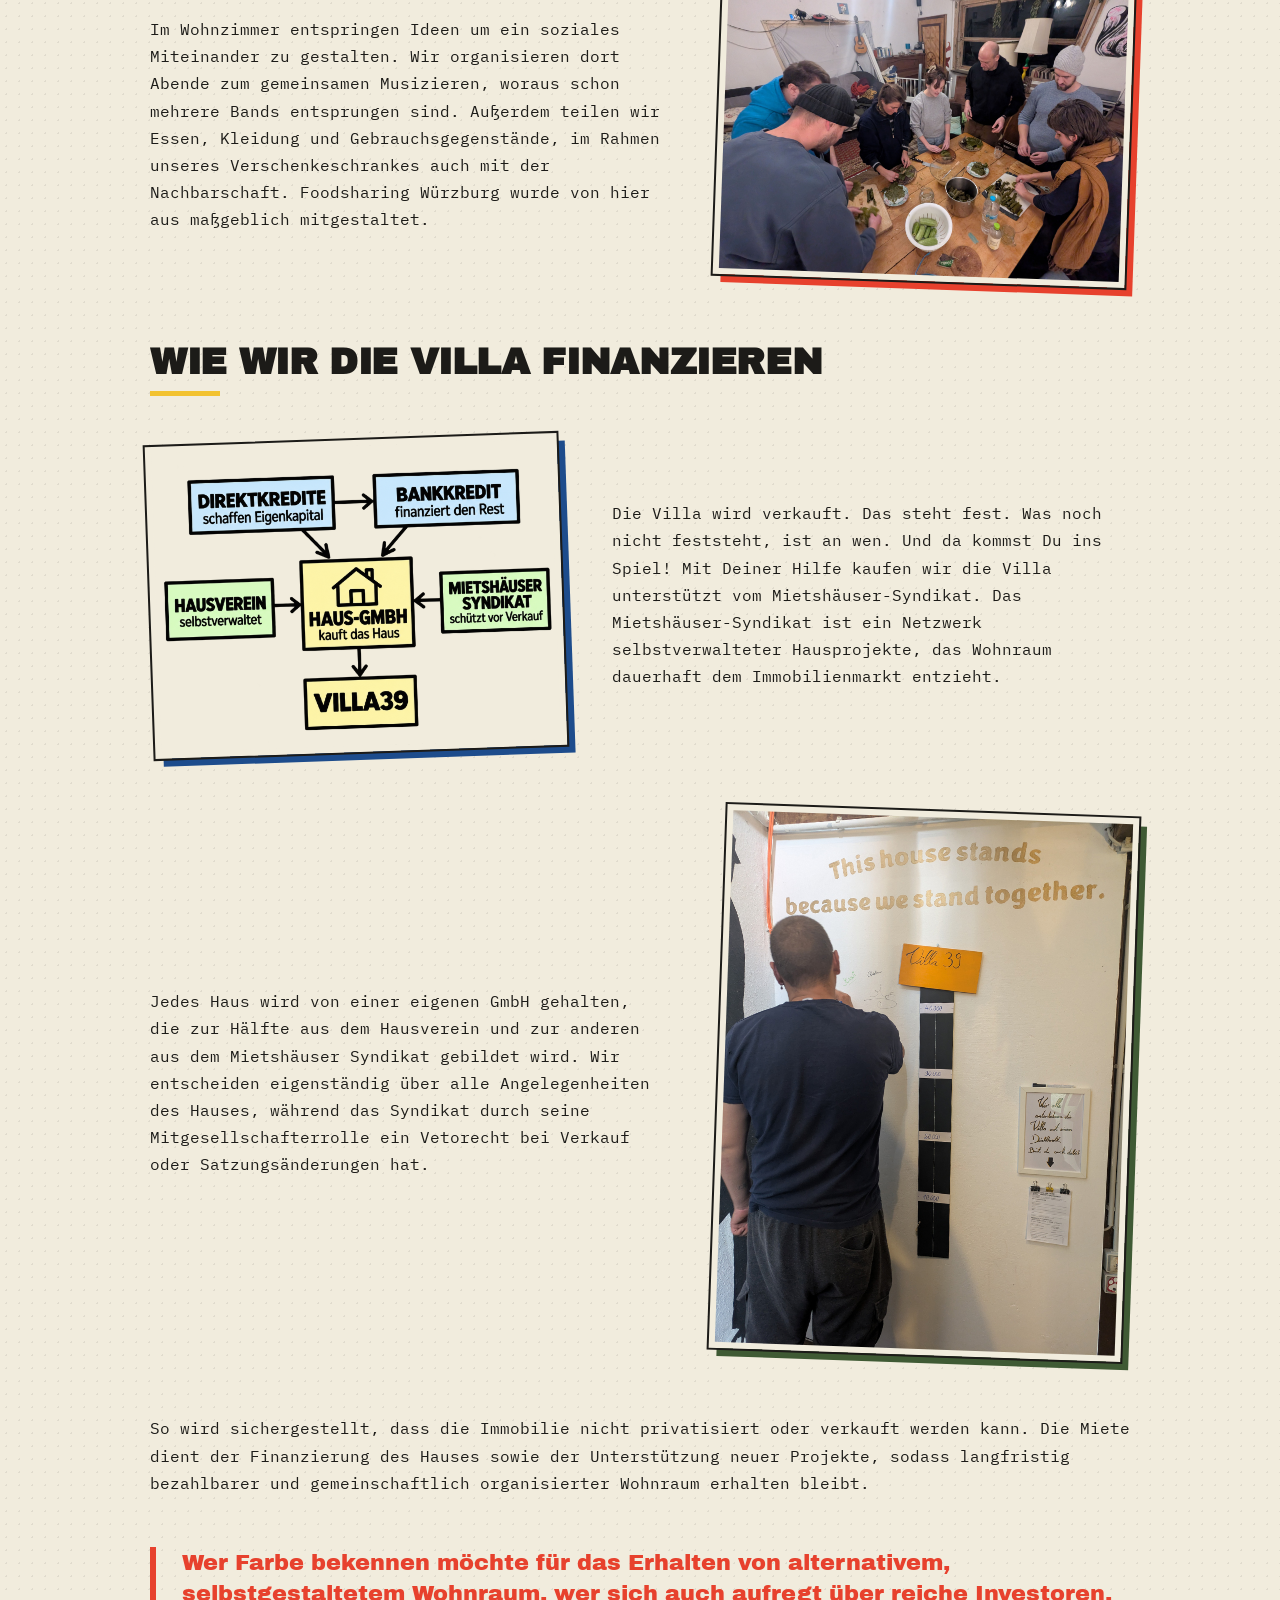
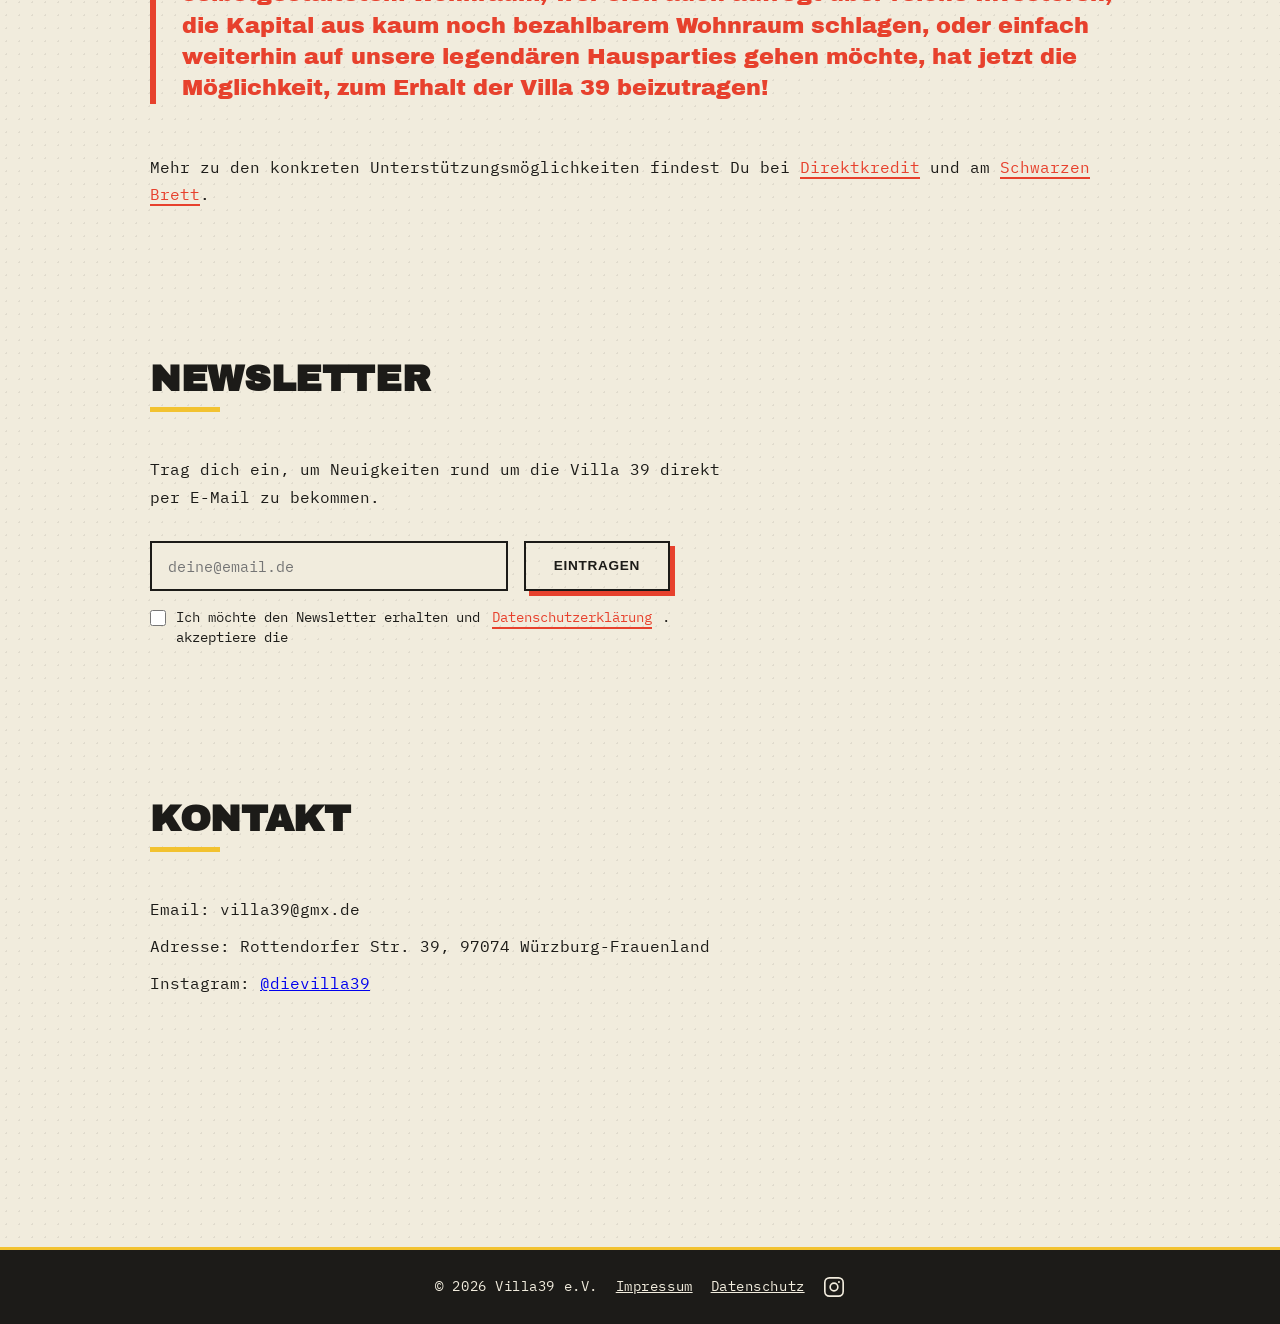
==== commit 1c45bcbe: "various fixes" ====
--- a/index.html
+++ b/index.html
@@ -37,7 +37,7 @@
         <ul id="navLinks">
             <li><a href="#about">Worum es geht</a></li>
             <li><a href="#aktuelles">Aktuelles</a></li>
-            <li><a href="direktkredit.html">Direktkredit</a></li>
+            <li><a href="#support">Direktkredit</a></li>
             <li><a href="#geschichte">Die Villa</a></li>
             <li><a href="#newsletter">Newsletter</a></li>
             <li><a href="#contact">Kontakt</a></li>
@@ -221,7 +221,7 @@
             <h2>Kontakt</h2>
 
             <p>Email: villa39@gmx.de</p>
-            <p>Addresse: Rottendorfer Str. 39, 97074 Würzburg-Frauenland</p>
+            <p>Adresse: Rottendorfer Str. 39, 97074 Würzburg-Frauenland</p>
             <p>Instagram: <a href="https://www.instagram.com/dievilla39" target="_blank" rel="noopener">@dievilla39</a></p>
 
         </section>
@@ -284,18 +284,28 @@
                             day: '2-digit', month: 'long', year: 'numeric'
                         });
 
-                        const eventDateHtml = item.eventDate
-                            ? `<p class="aktuelles-event-date">Termin: ${new Date(item.eventDate).toLocaleDateString('de-DE', {
-                                    day: '2-digit', month: 'long', year: 'numeric'
-                                })}</p>`
-                            : '';
-
-                        entry.innerHTML = `
-                            <p class="aktuelles-date">${formattedDate}</p>
-                            <h3>${item.title}</h3>
-                            ${eventDateHtml}
-                            <p>${item.text}</p>
-                        `;
+                        const dateEl = document.createElement('p');
+                        dateEl.className = 'aktuelles-date';
+                        dateEl.textContent = formattedDate;
+
+                        const titleEl = document.createElement('h3');
+                        titleEl.textContent = item.title;
+
+                        entry.append(dateEl, titleEl);
+
+                        if (item.eventDate) {
+                            const eventEl = document.createElement('p');
+                            eventEl.className = 'aktuelles-event-date';
+                            const formattedEventDate = new Date(item.eventDate).toLocaleDateString('de-DE', {
+                                day: '2-digit', month: 'long', year: 'numeric'
+                            });
+                            eventEl.textContent = `Termin: ${formattedEventDate}`;
+                            entry.append(eventEl);
+                        }
+
+                        const textEl = document.createElement('p');
+                        textEl.textContent = item.text;
+                        entry.append(textEl);
 
                         aktuellesList.appendChild(entry);
                     });
--- a/style.css
+++ b/style.css
@@ -385,11 +385,6 @@
     margin-top: 12px;
 }
 
-.subpage-content .about-cta-spaced {
-    margin-top: 40px;
-    margin-bottom: 70px;
-}
-
 .inline-link {
     color: var(--riso-red);
     text-decoration: none;
@@ -775,6 +770,10 @@
 
 .subpage-content > h2 {
     margin-top: 80px;
+}
+
+.subpage-content.legal-content > h2 {
+    margin-top: 40px;
 }
 
 .subpage-content.subpage-content > *:has(+ h2) {
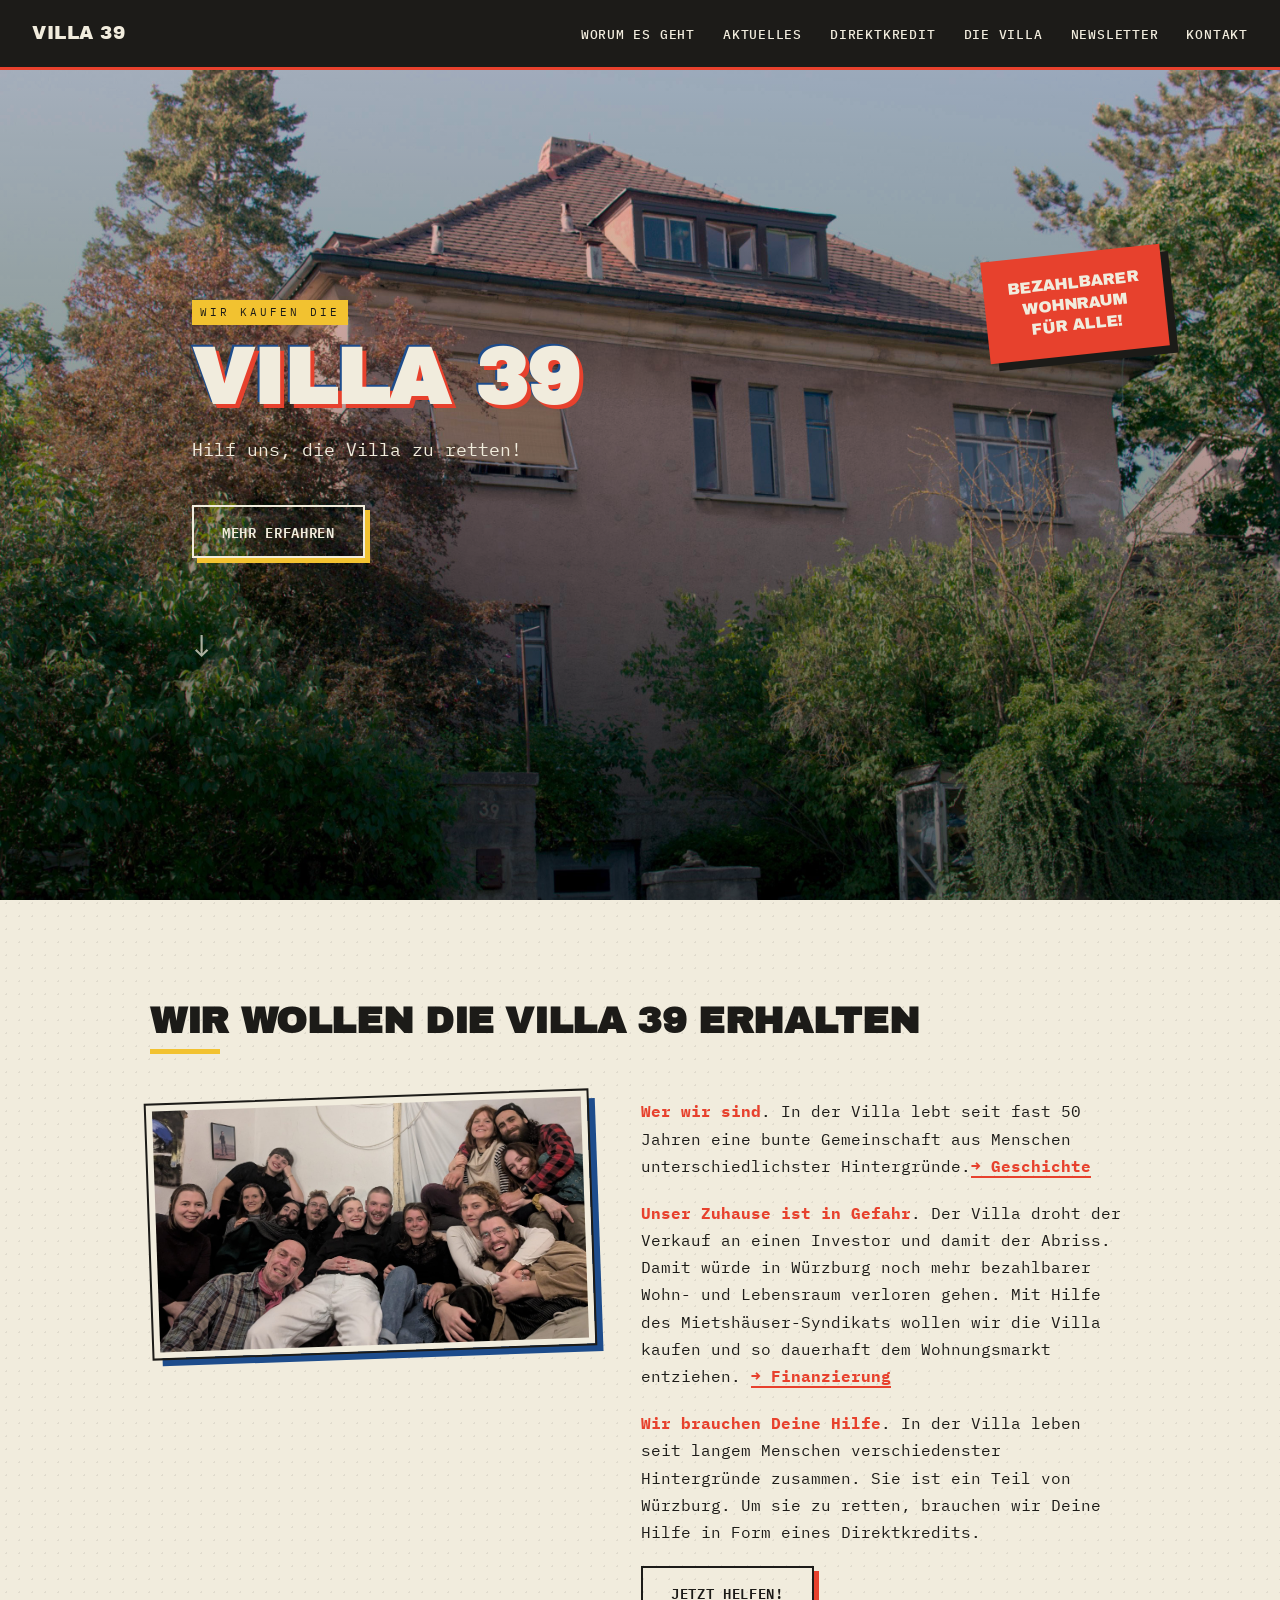
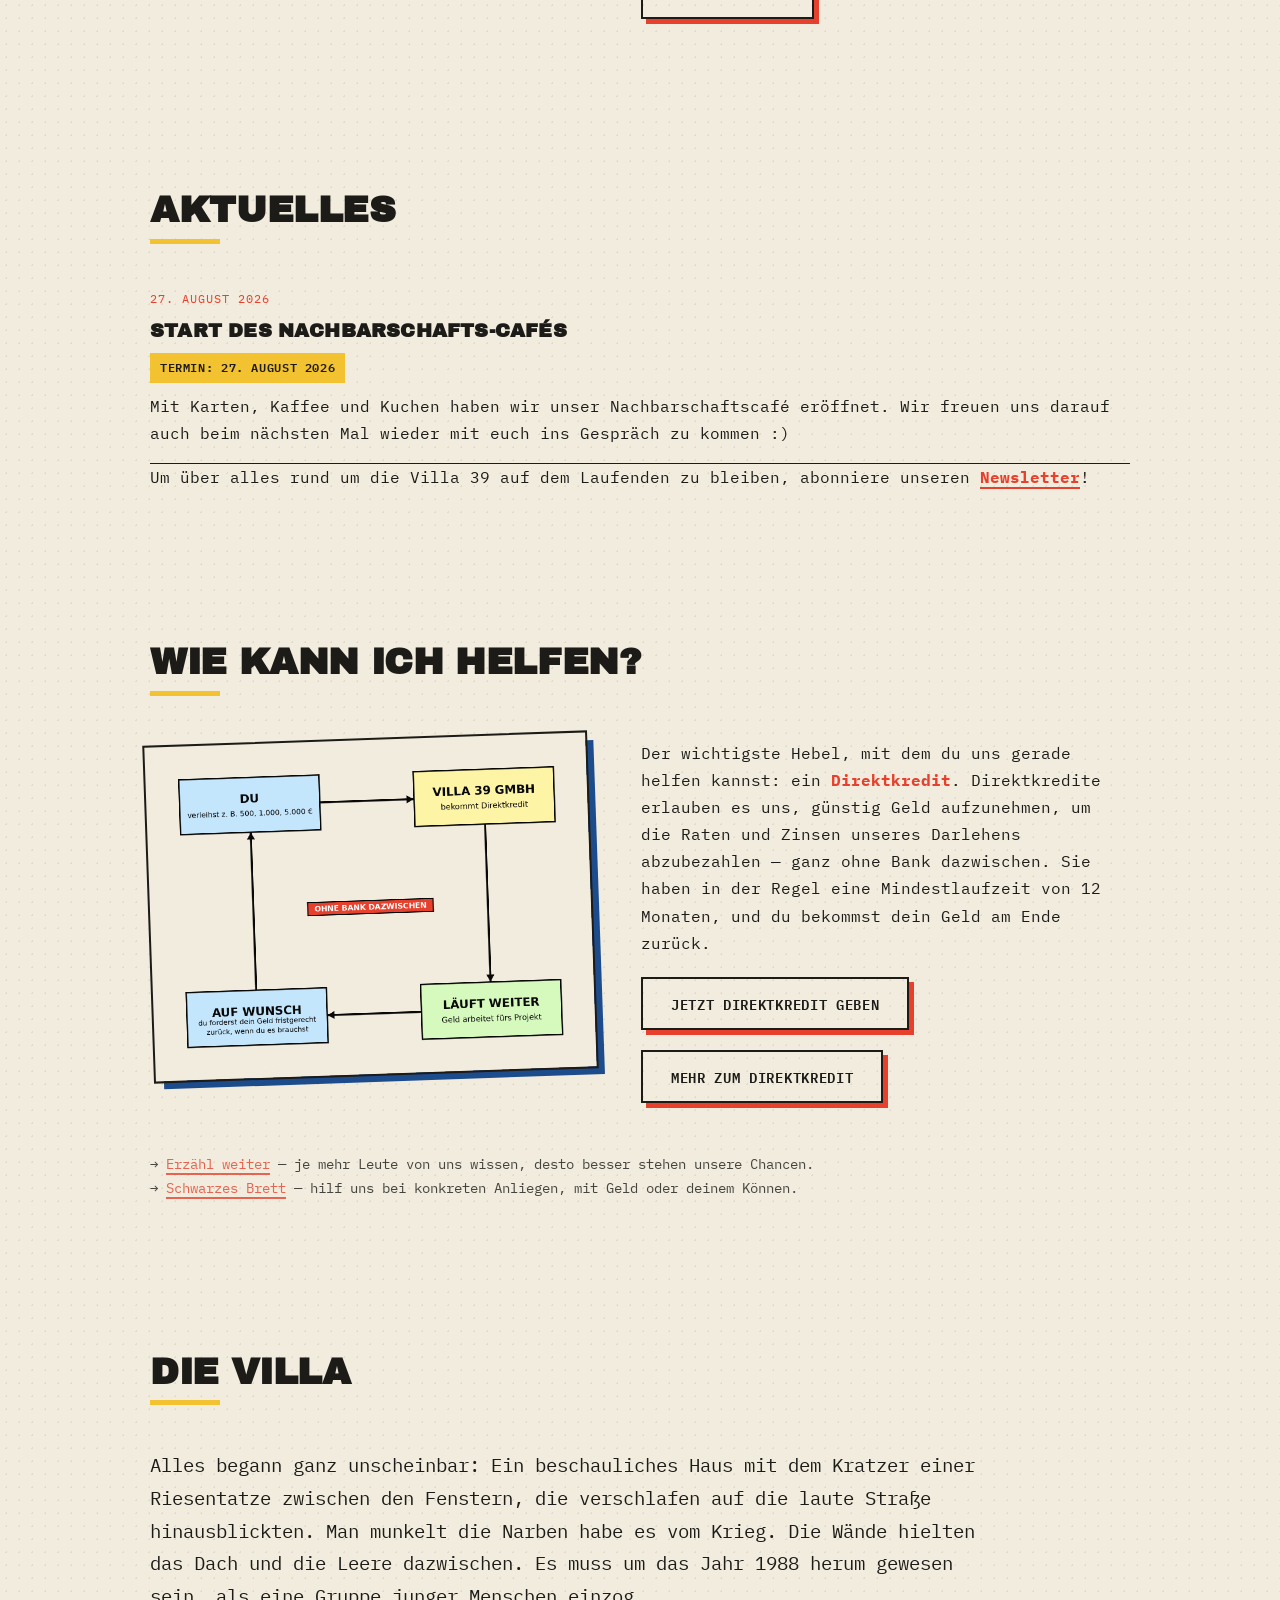
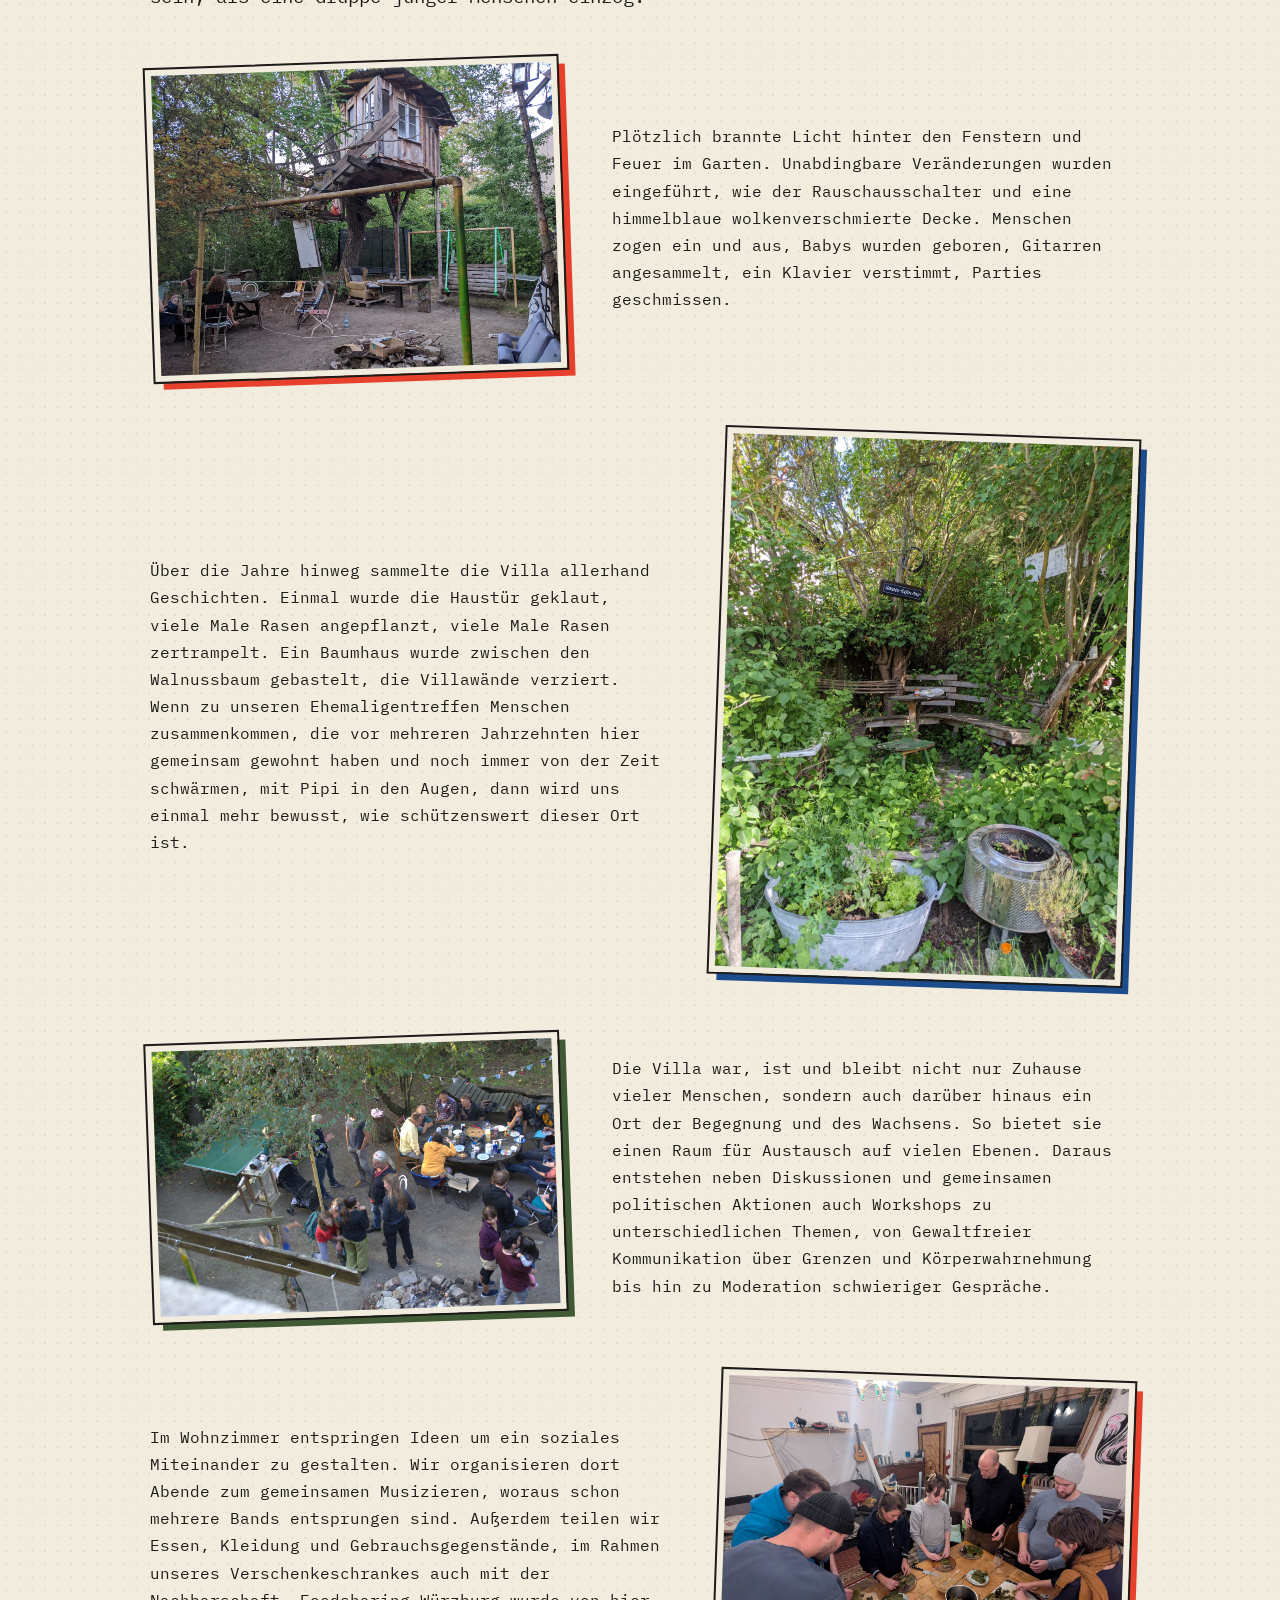
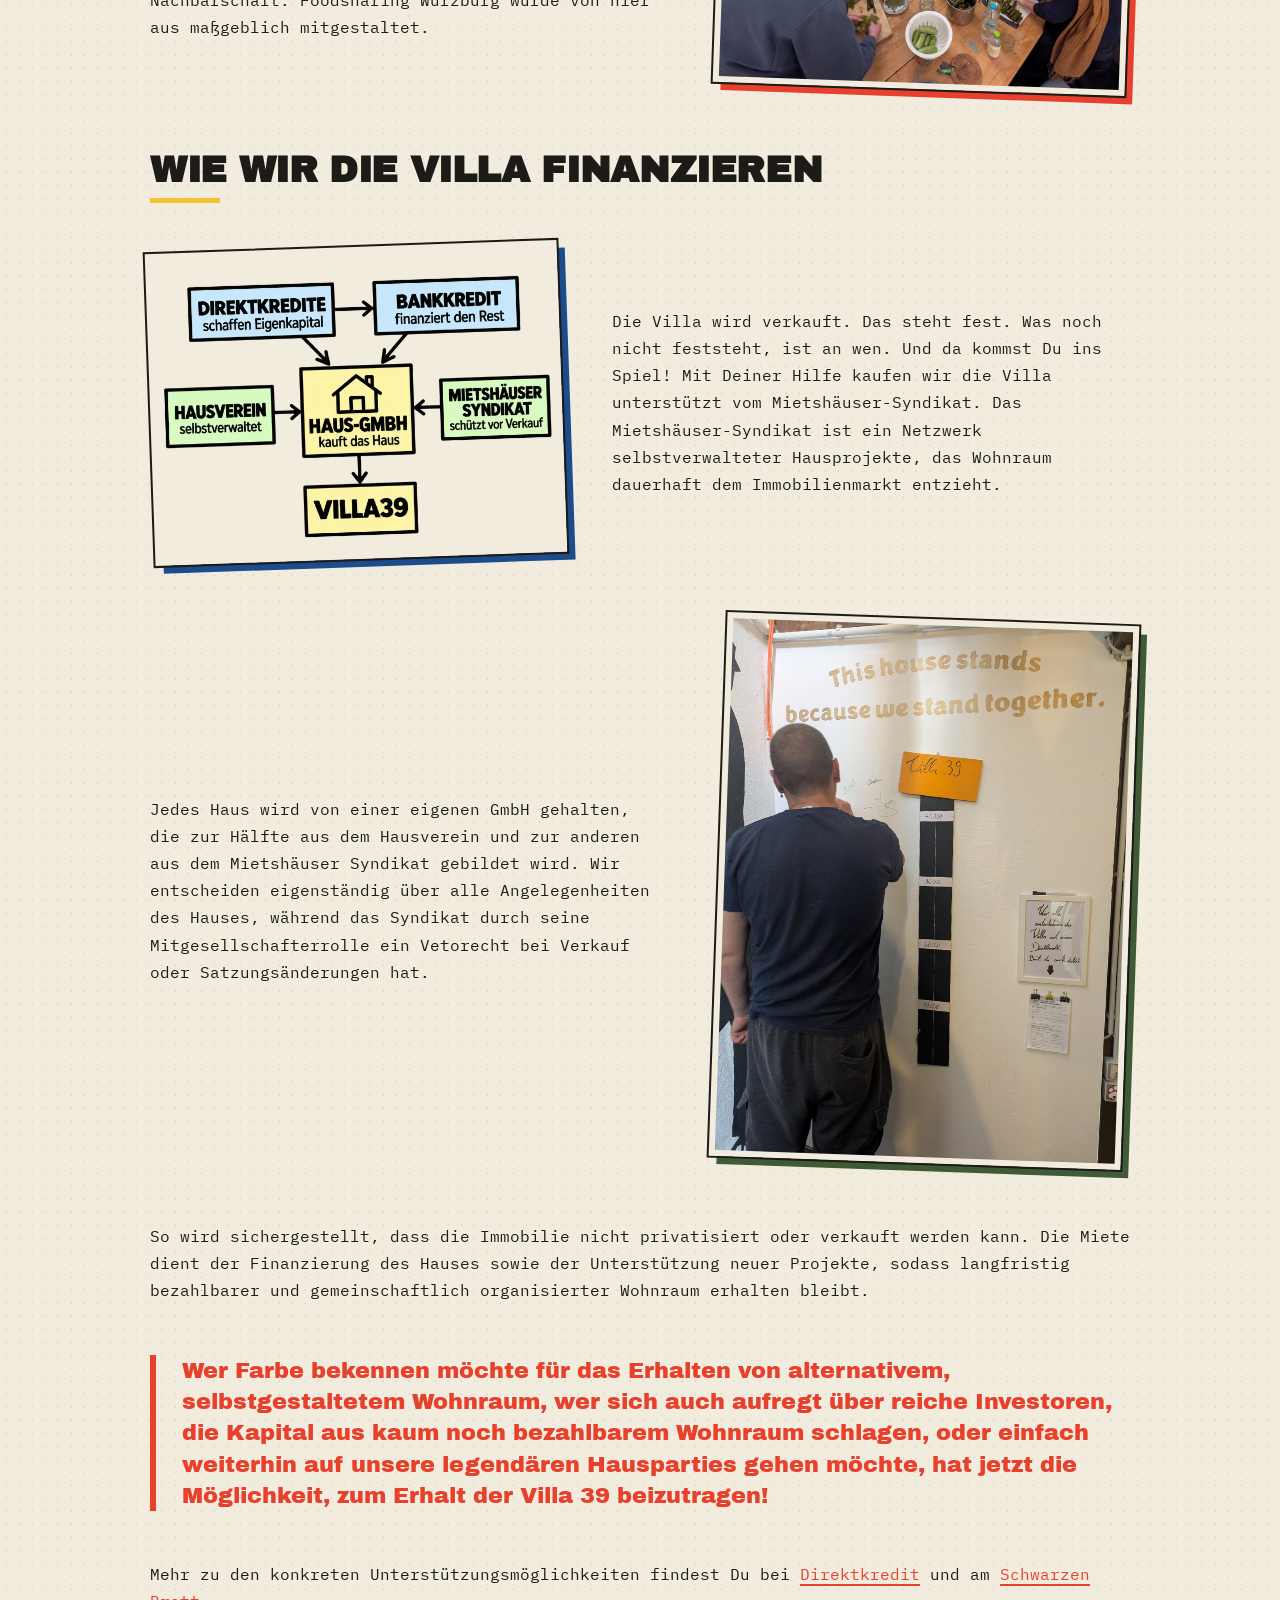
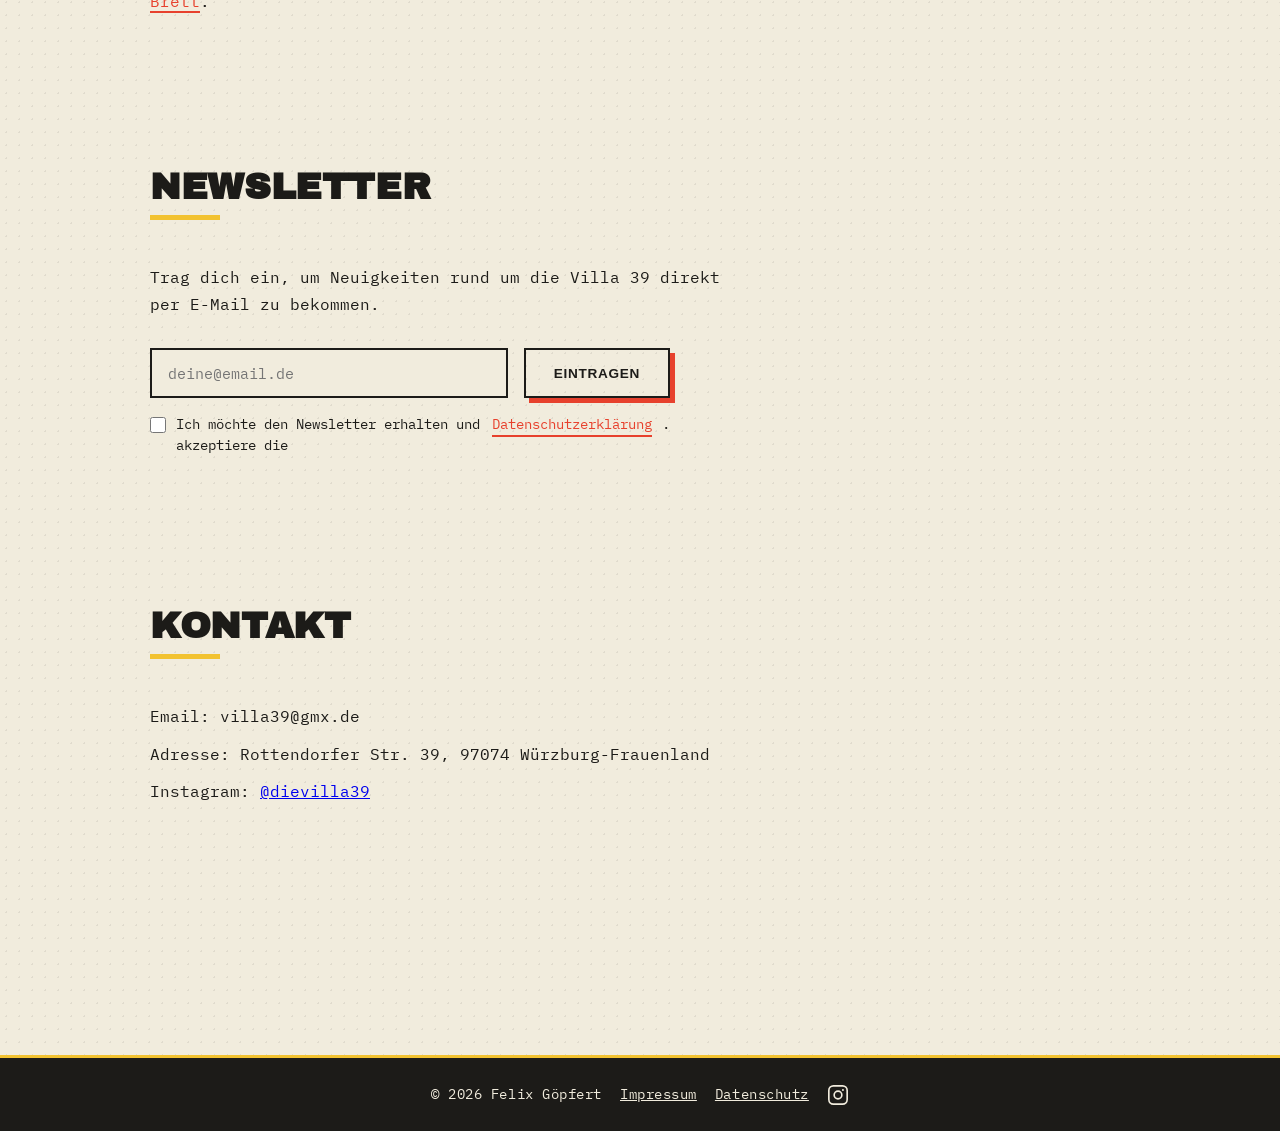
==== commit a7ce2386: "update for publication" ====
--- a/index.html
+++ b/index.html
@@ -230,7 +230,7 @@
 
     <footer>
 
-        <p>© 2026 Villa39 e.V.</p>
+        <p>© 2026 Felix Göpfert</p>
         <p><a href="impressum.html">Impressum</a></p>
         <p><a href="datenschutz.html">Datenschutz</a></p>
         <a href="https://www.instagram.com/dievilla39" target="_blank" rel="noopener" class="footer-social" aria-label="Villa 39 auf Instagram">
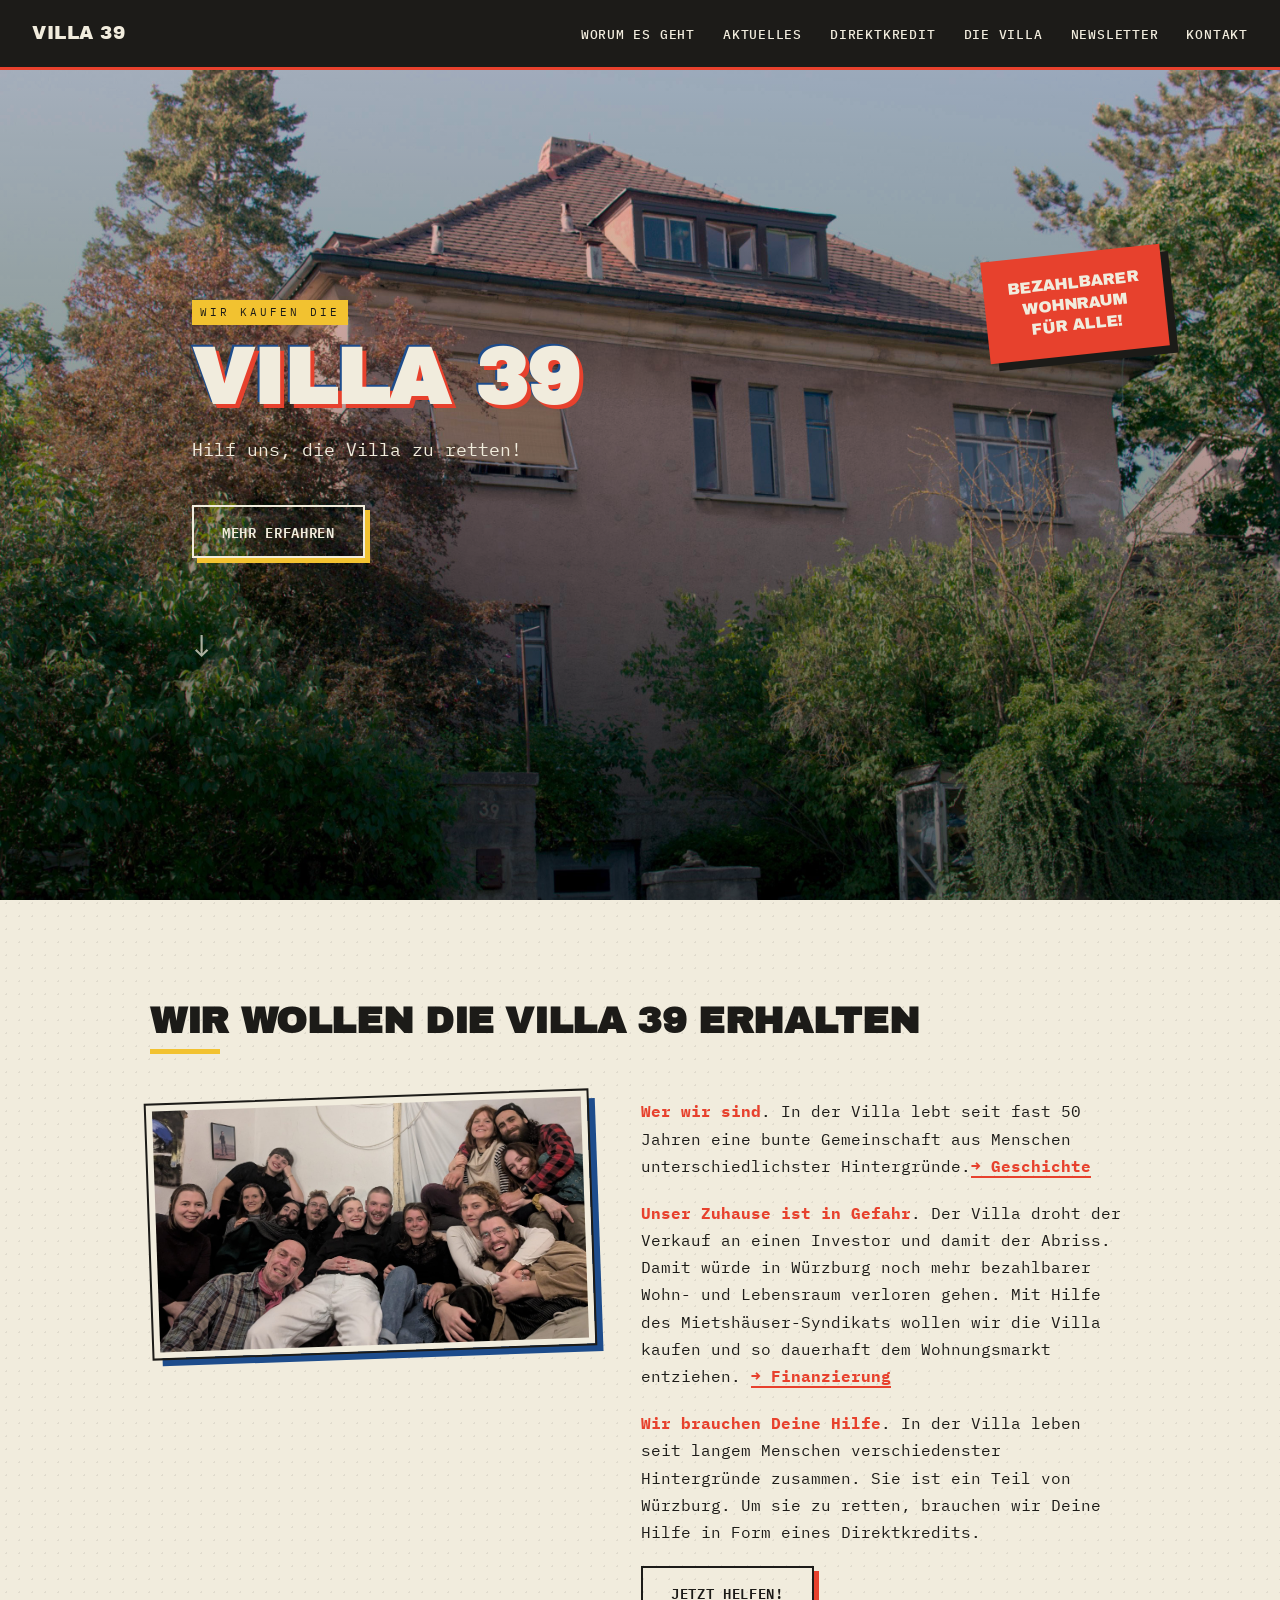
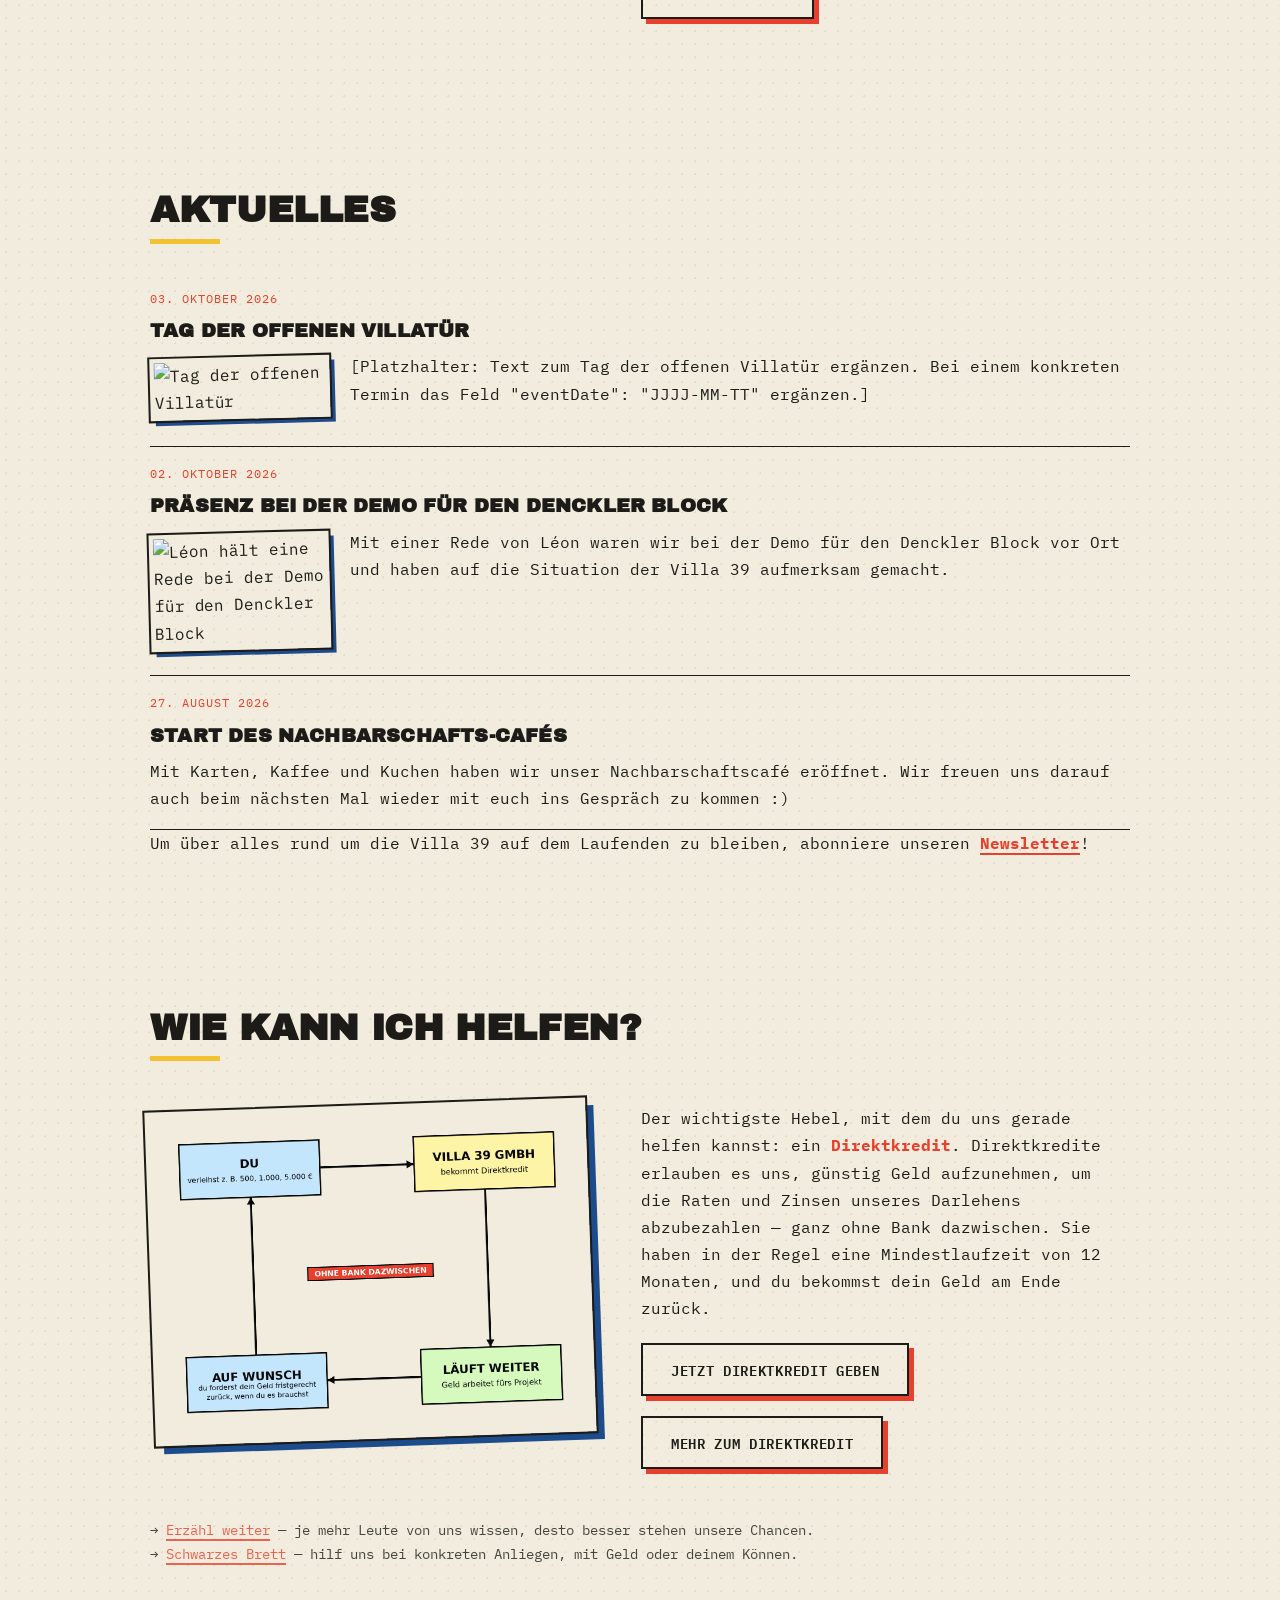
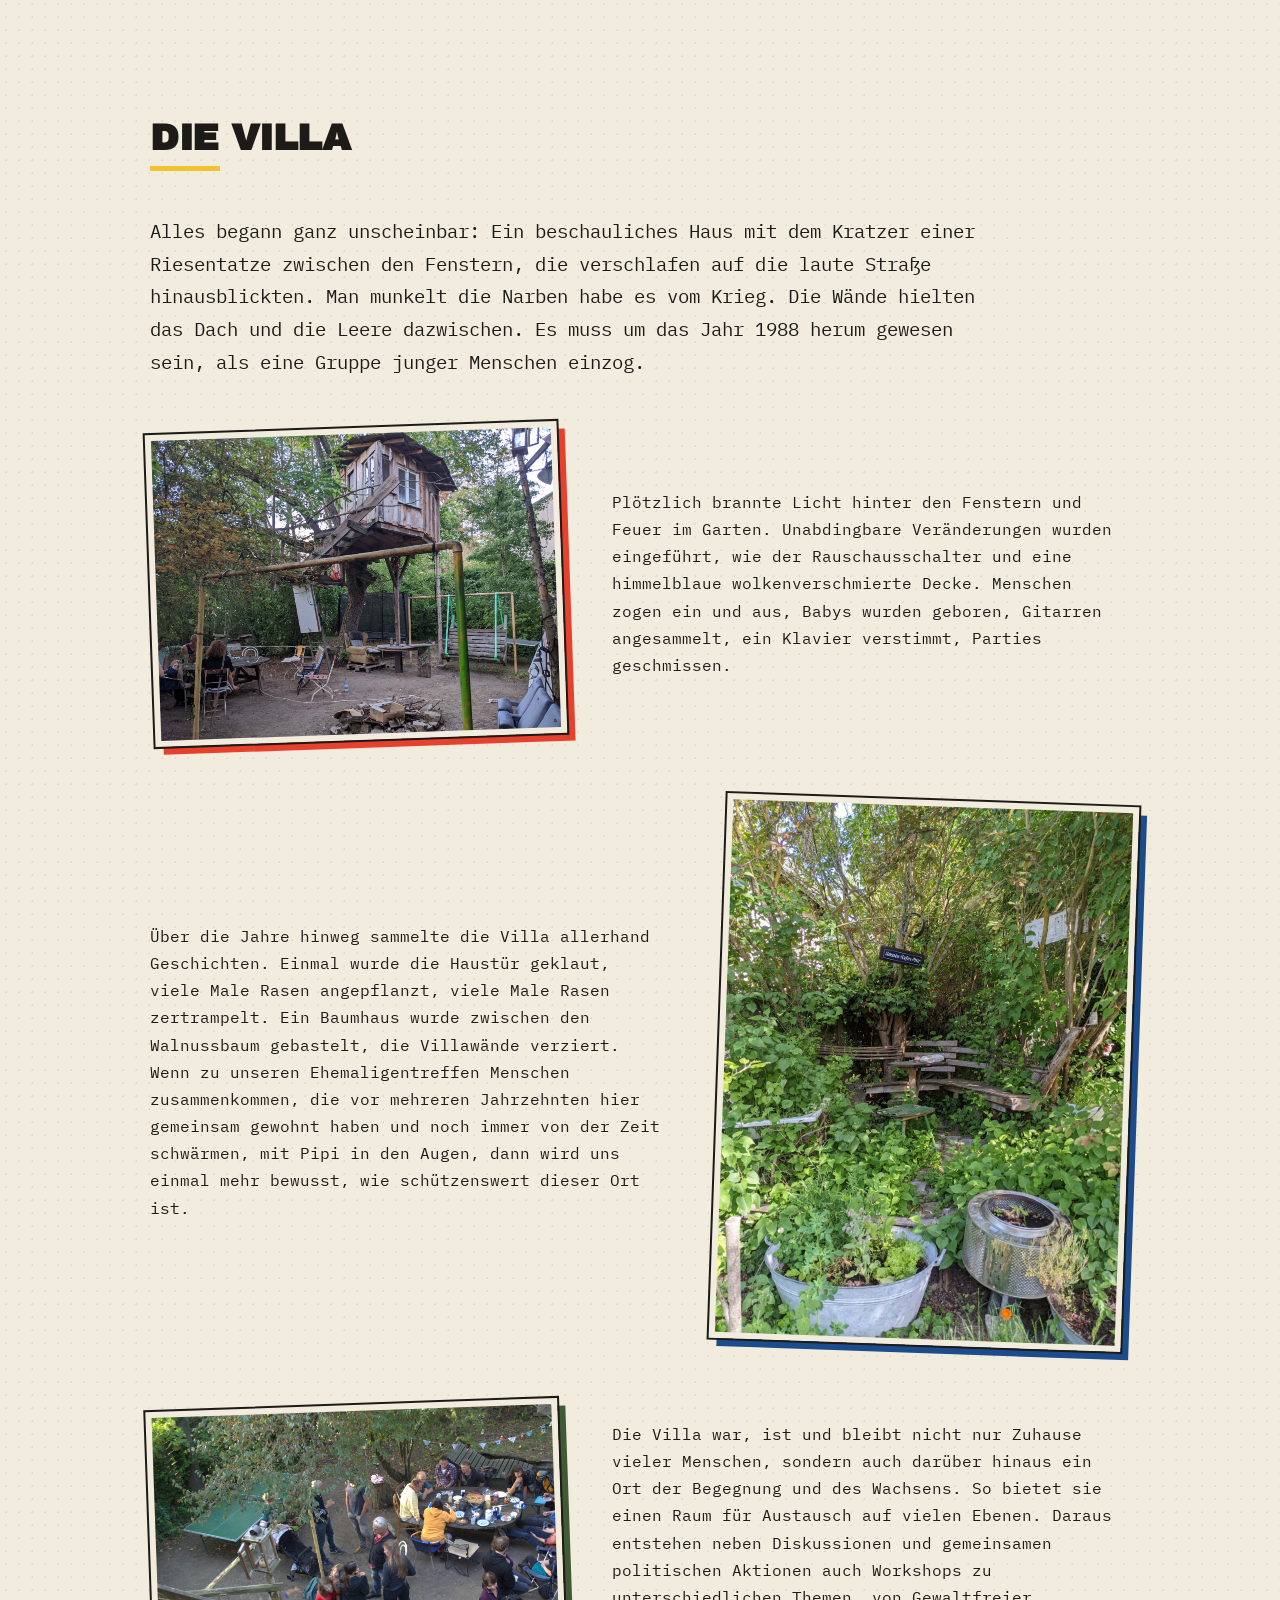
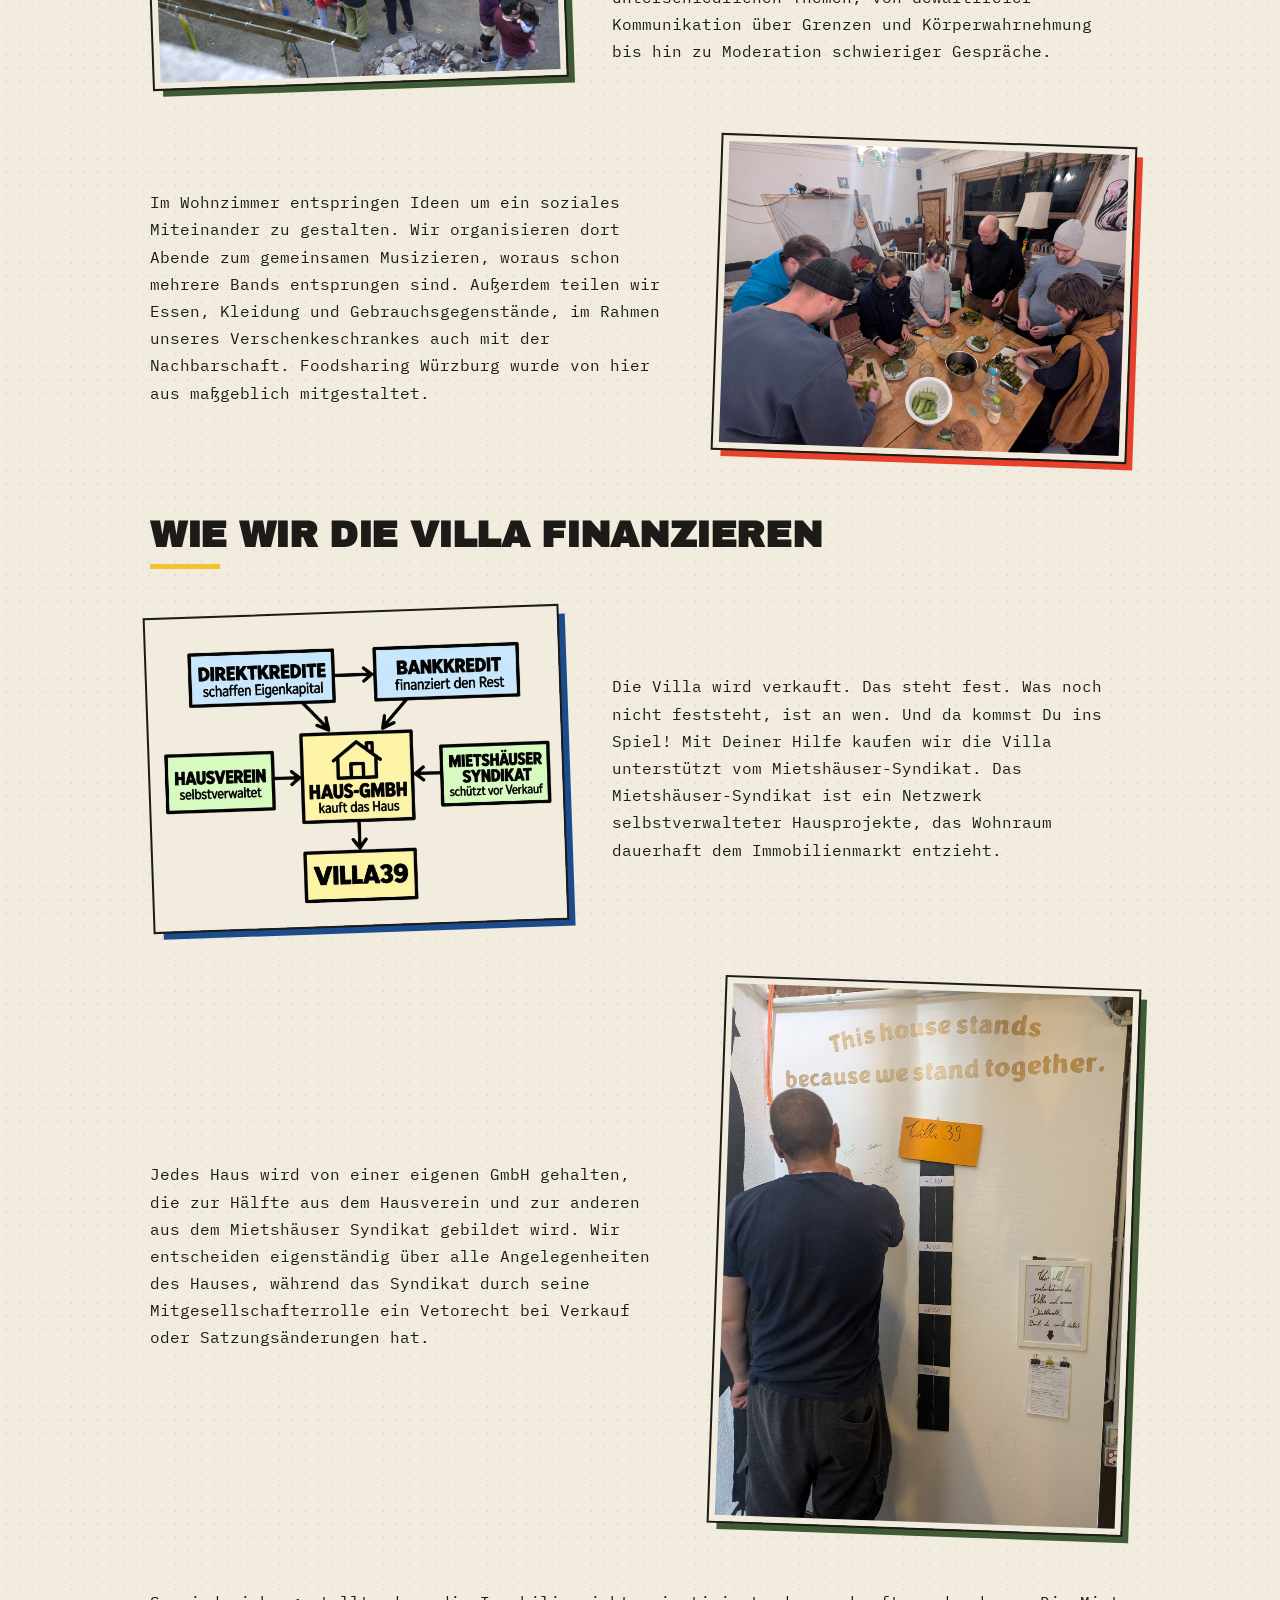
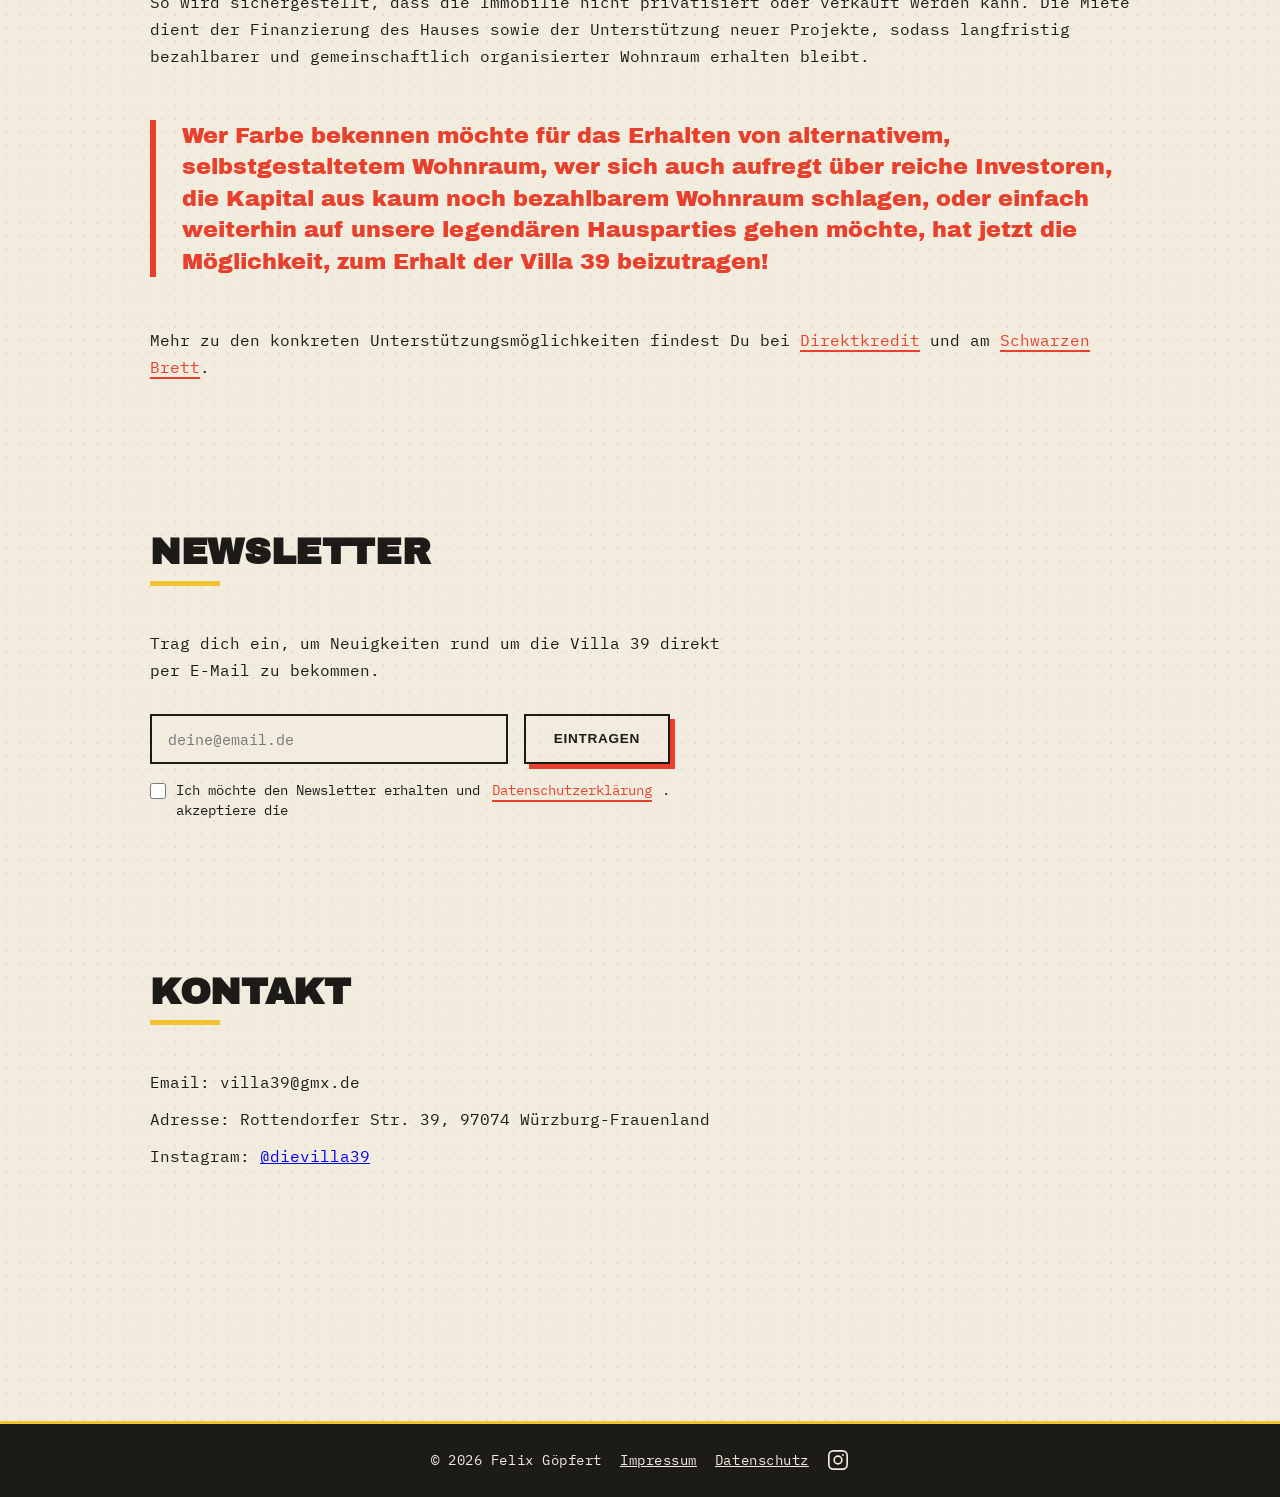
==== commit b47367b8: "update dk" ====
--- a/index.html
+++ b/index.html
@@ -293,6 +293,15 @@
 
                         entry.append(dateEl, titleEl);
 
+                        if (item.image) {
+                            const imageEl = document.createElement('img');
+                            imageEl.className = 'aktuelles-image';
+                            imageEl.src = item.image;
+                            imageEl.alt = item.imageAlt || '';
+                            imageEl.loading = 'lazy';
+                            entry.append(imageEl);
+                        }
+
                         if (item.eventDate) {
                             const eventEl = document.createElement('p');
                             eventEl.className = 'aktuelles-event-date';
--- a/style.css
+++ b/style.css
@@ -652,6 +652,34 @@
 .aktuelles-fallback {
     font-style: italic;
     opacity: .75;
+}
+
+.aktuelles-image {
+    width: 180px;
+    max-width: 40%;
+    height: auto;
+    float: left;
+    margin: 4px 20px 10px 0;
+    border: 4px solid var(--paper);
+    outline: 2px solid var(--ink);
+    box-shadow: 5px 5px 0 var(--riso-blue);
+    transform: rotate(-1.5deg);
+}
+
+.aktuelles-item::after {
+    content: "";
+    display: table;
+    clear: both;
+}
+
+@media (max-width: 500px) {
+    .aktuelles-image {
+        width: 120px;
+        float: none;
+        display: block;
+        margin: 0 0 14px;
+        transform: rotate(0deg);
+    }
 }
 
 /* ---------- Newsletter ---------- */
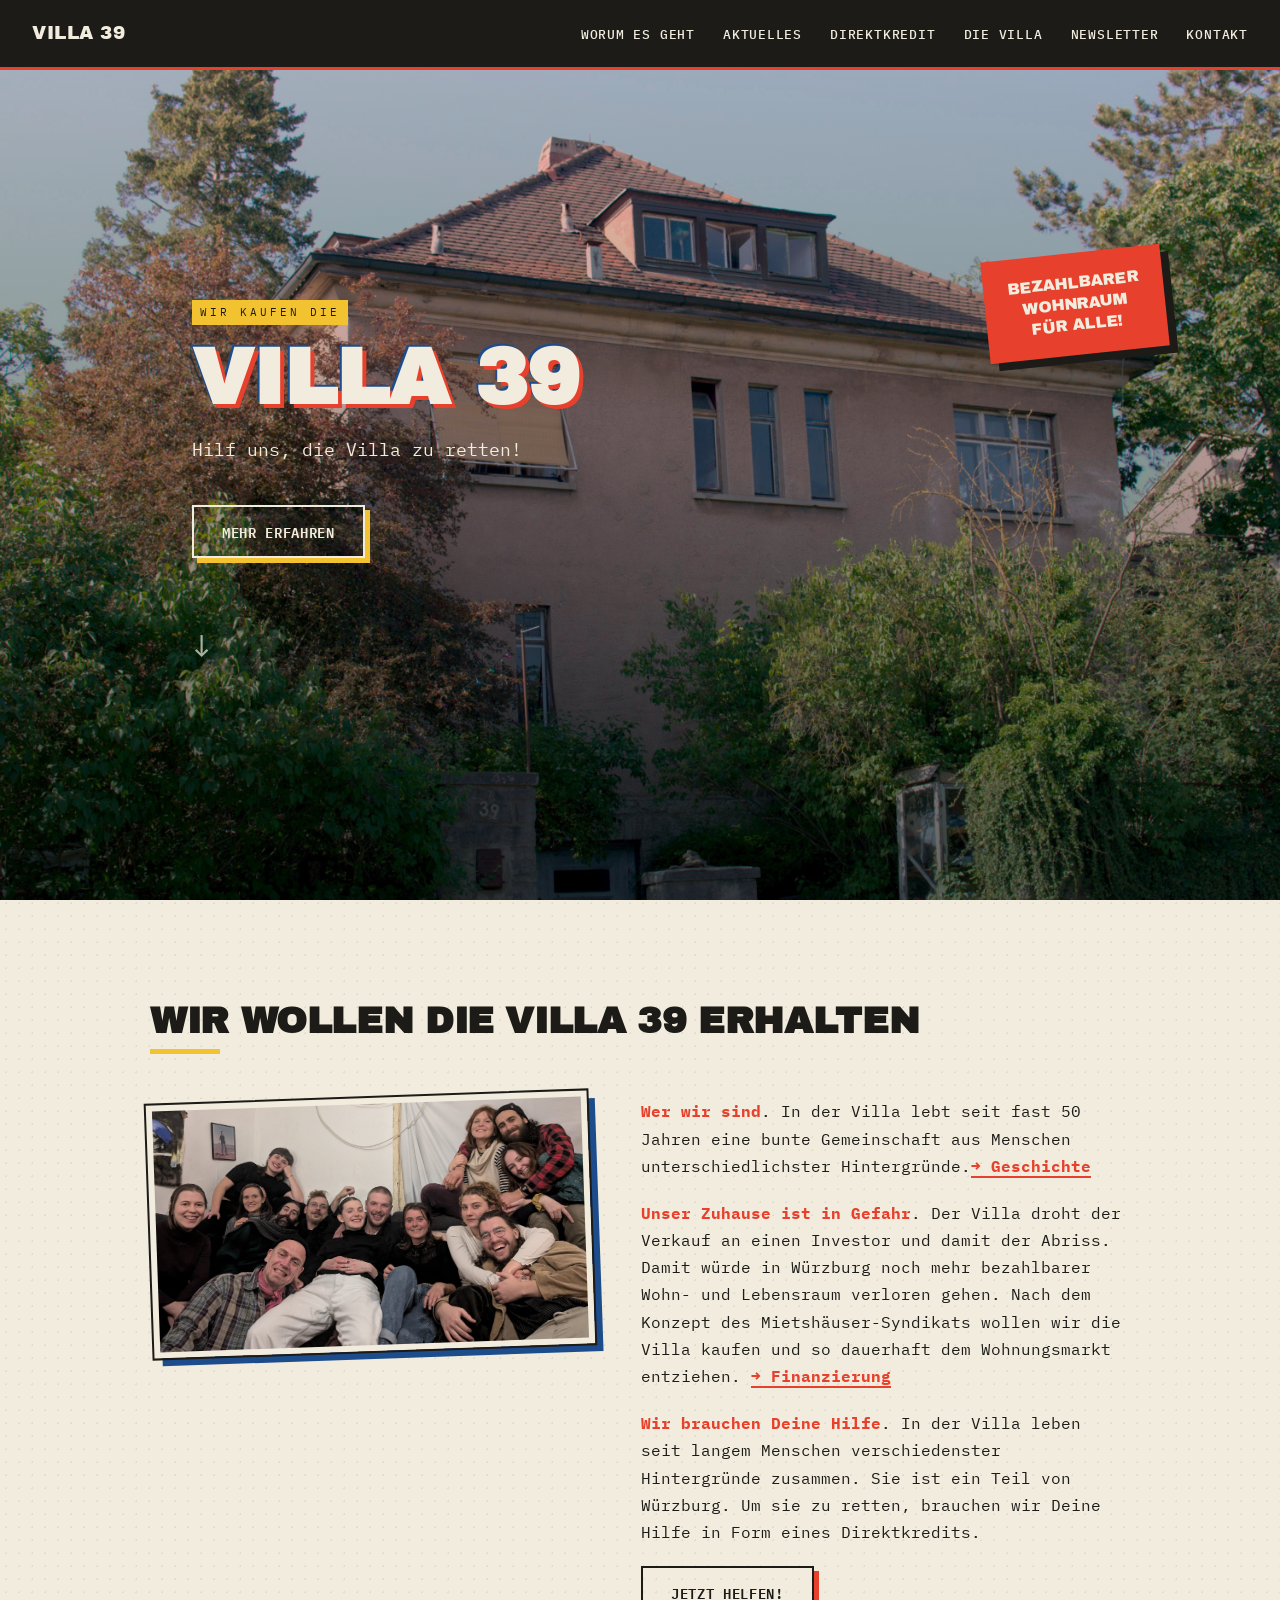
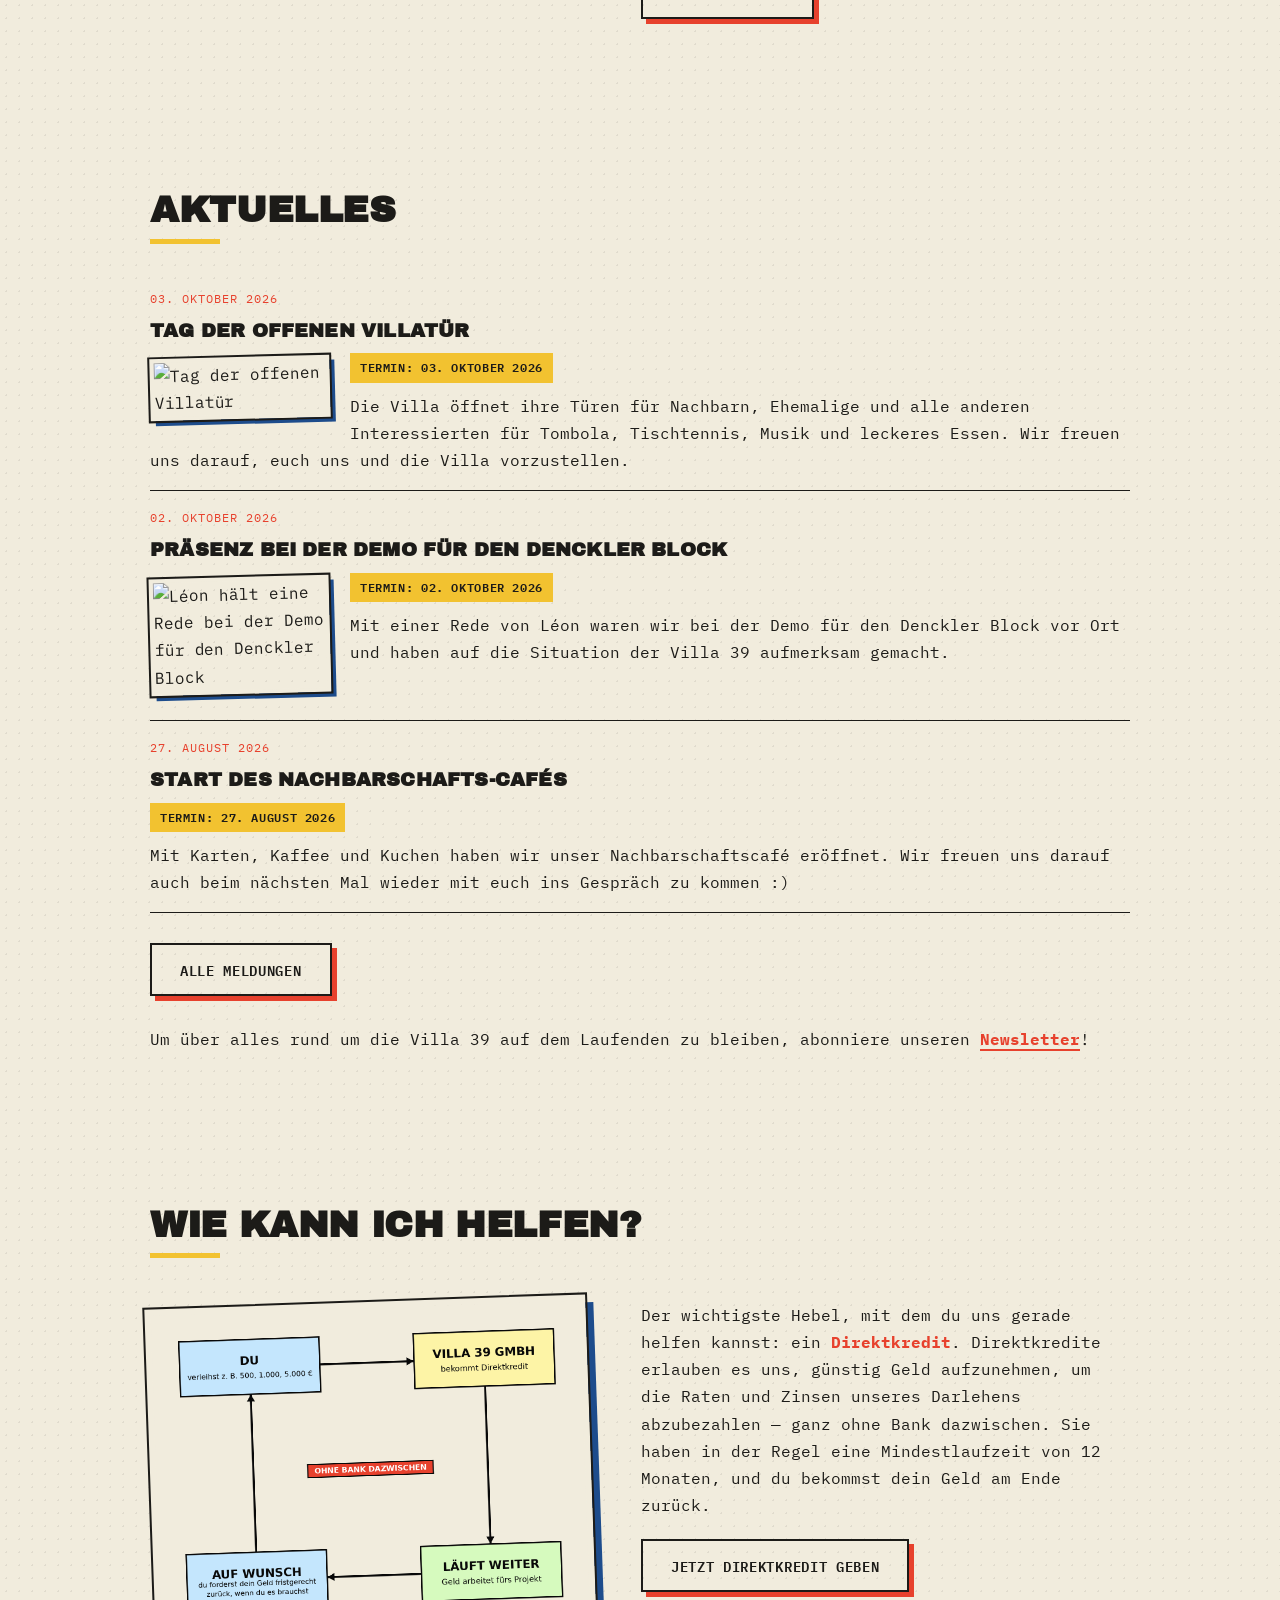
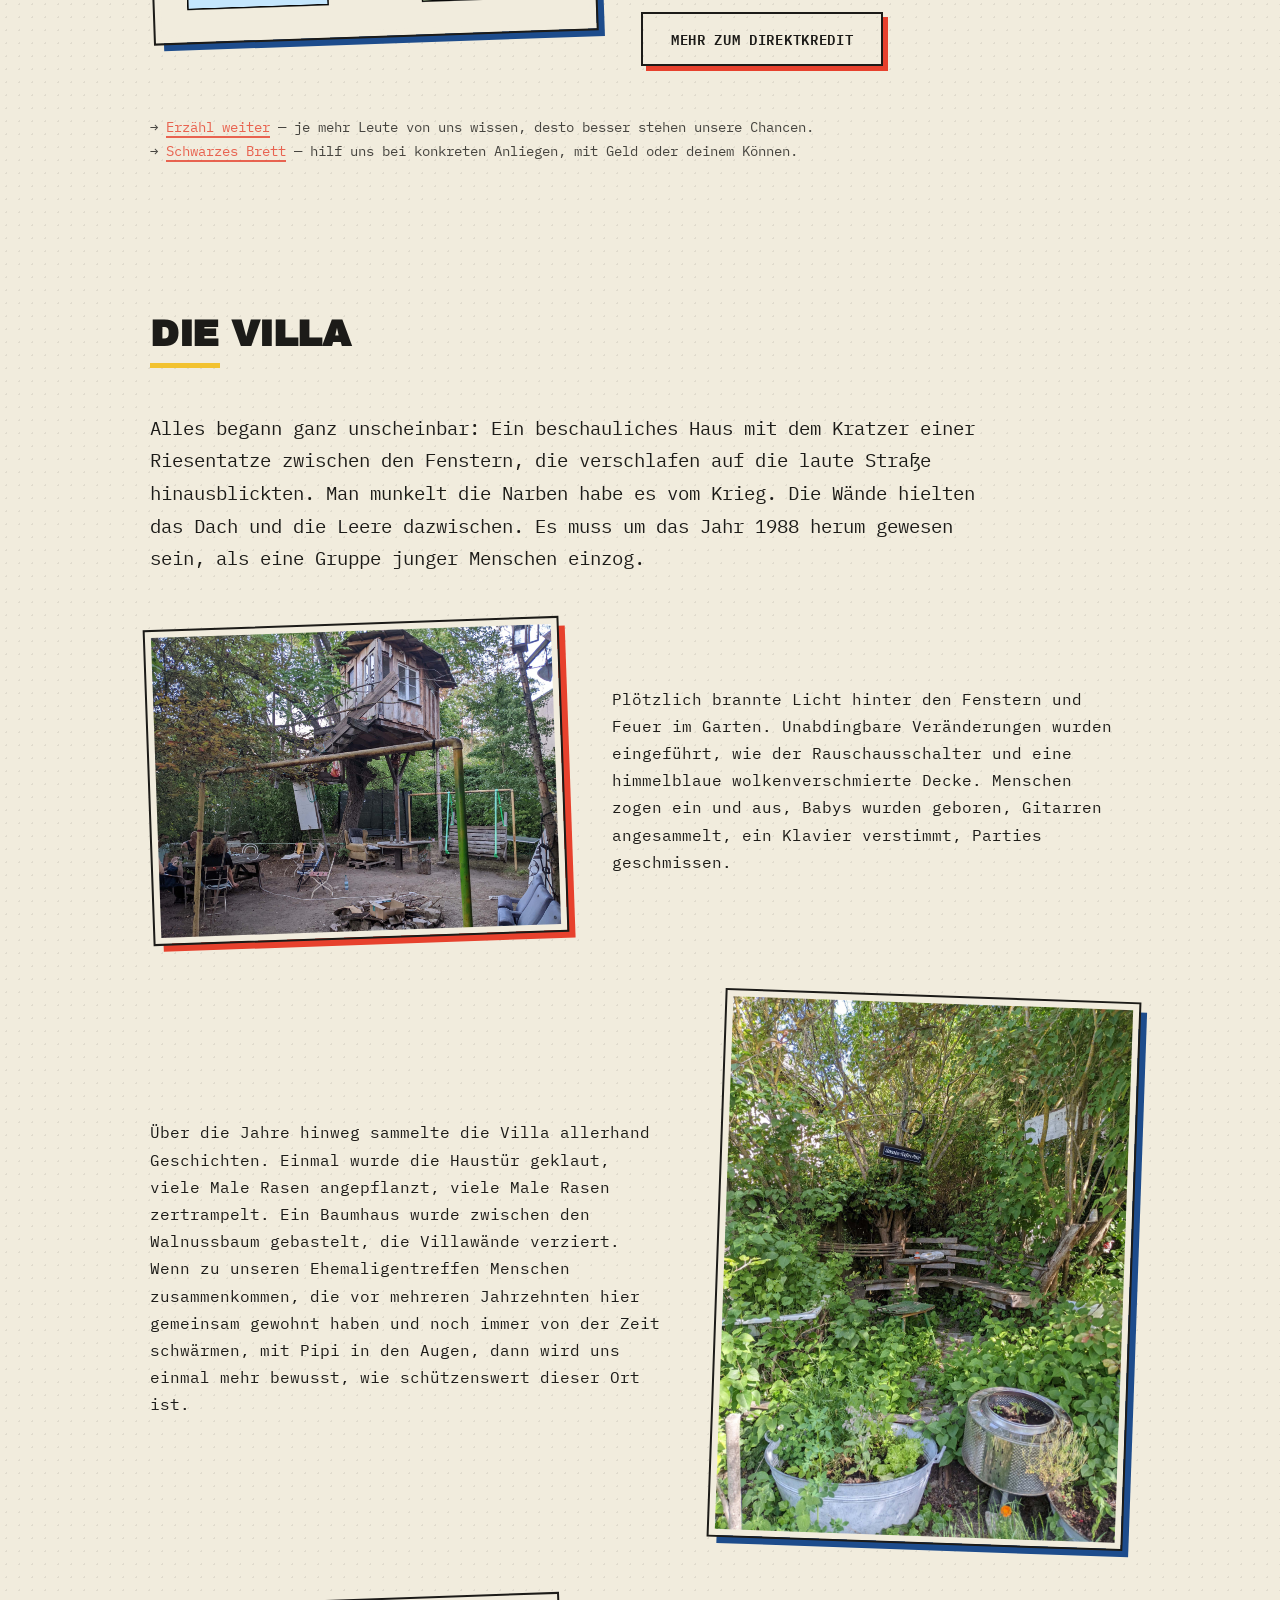
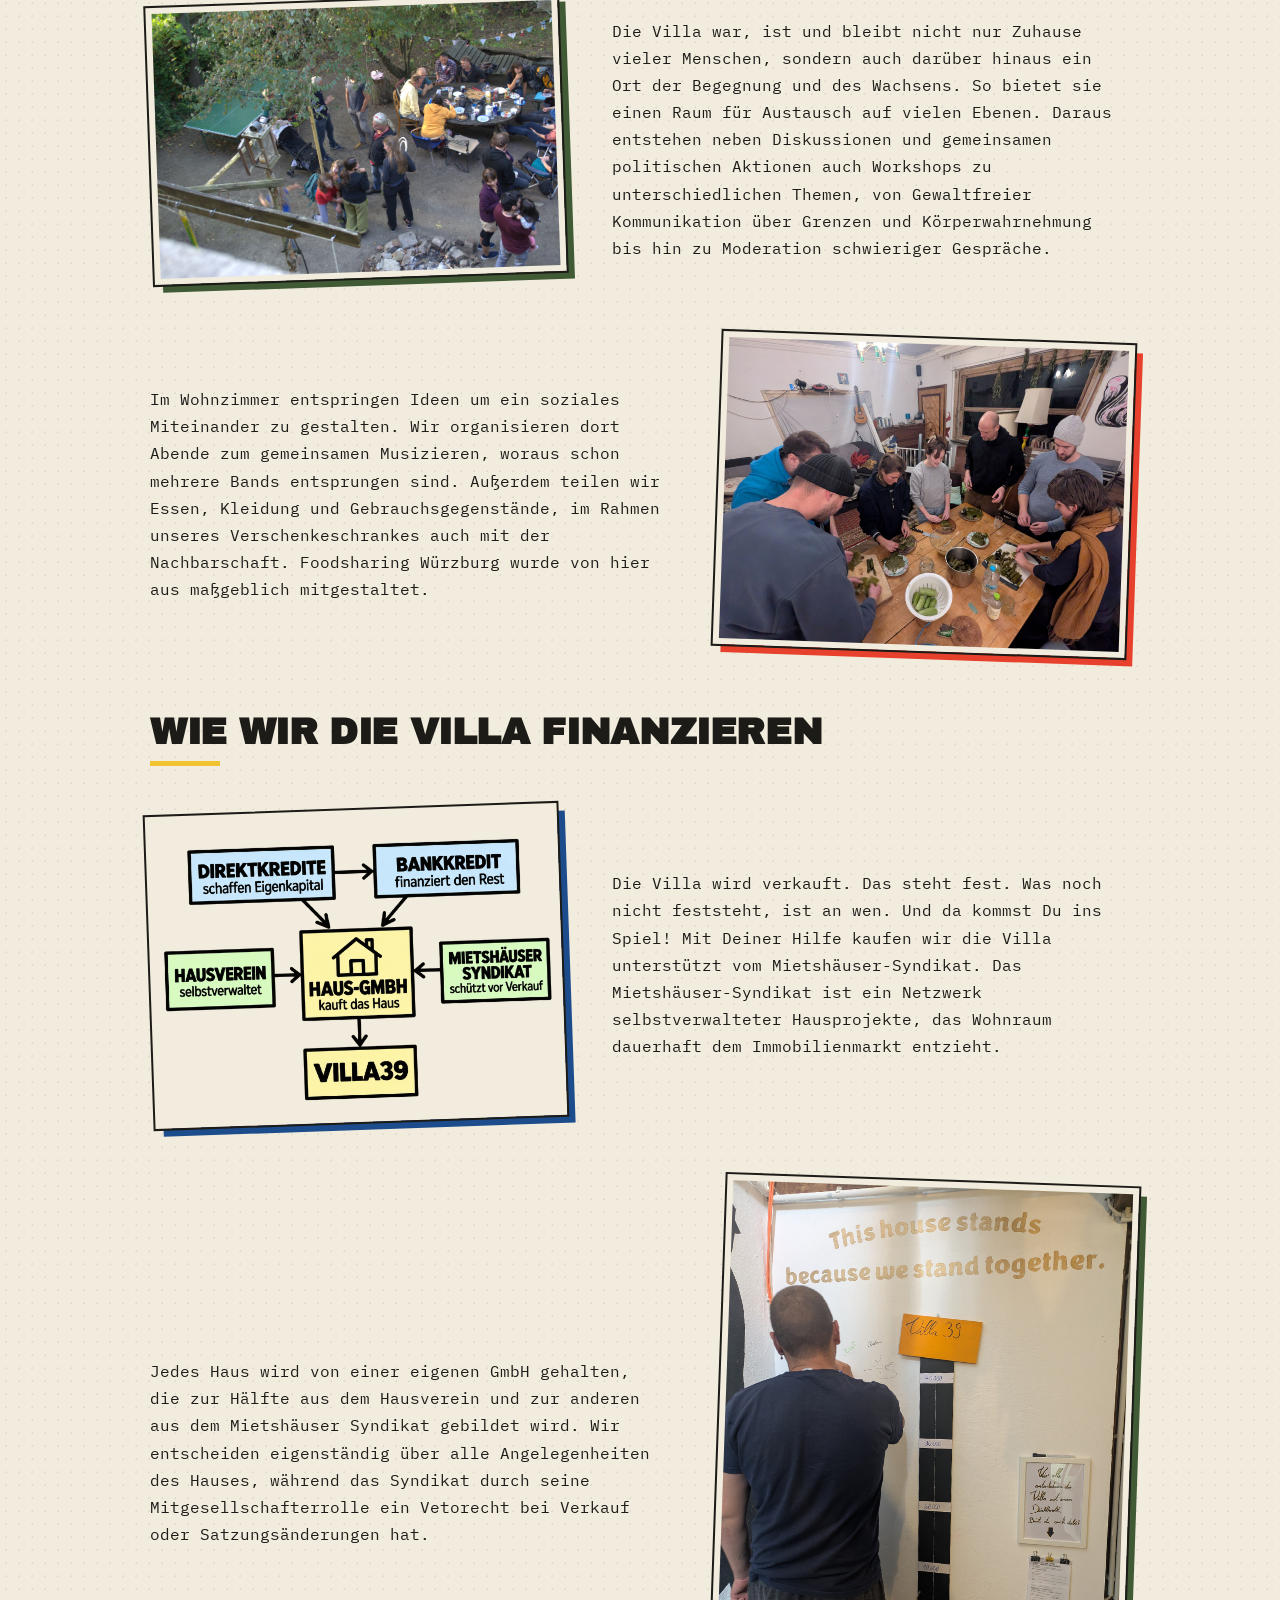
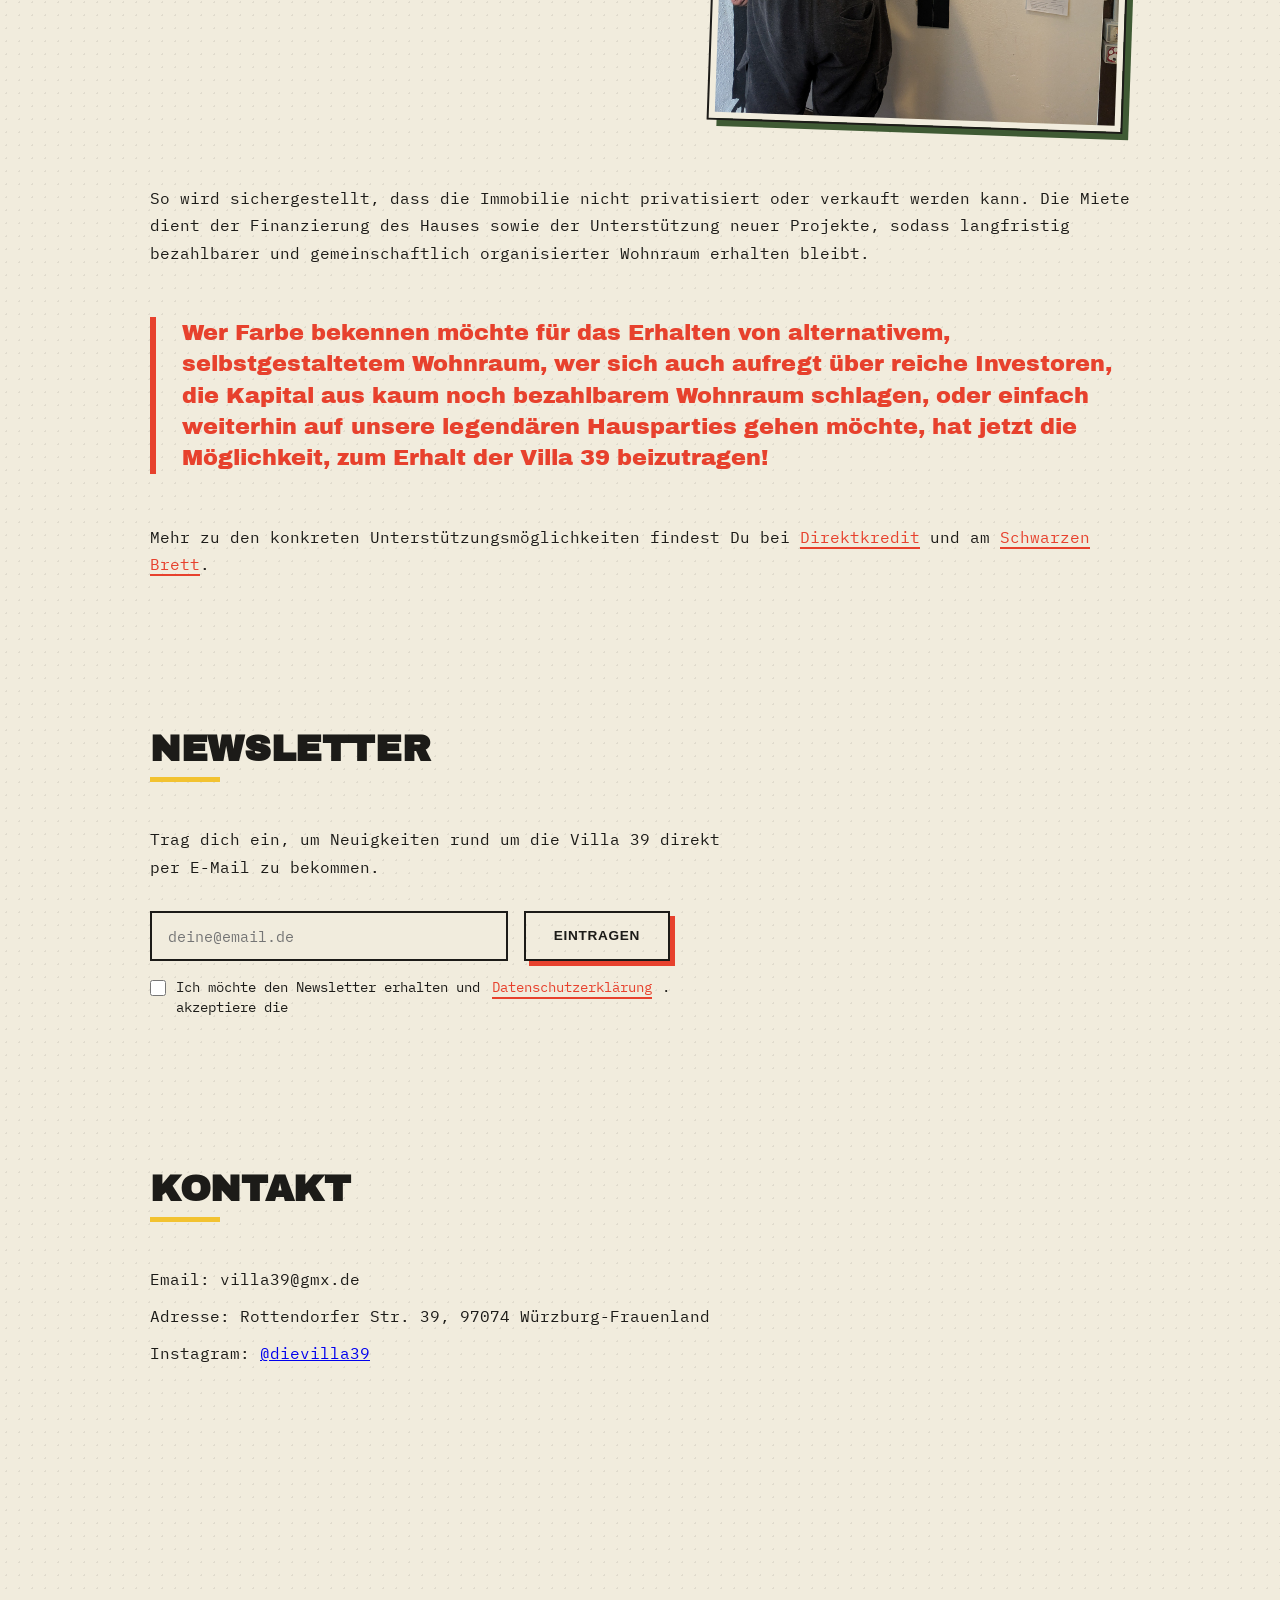
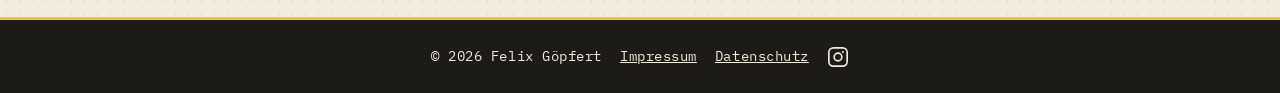
==== commit ec70c4e3: "update dk" ====
--- a/index.html
+++ b/index.html
@@ -85,7 +85,7 @@
                         <strong>Wer wir sind</strong>. In der Villa lebt seit fast 50 Jahren eine bunte Gemeinschaft aus Menschen unterschiedlichster Hintergründe.<a href="#geschichte" class="inline-link"><strong>→ Geschichte</strong></a>
                     </p>
                     <p>
-                        <strong>Unser Zuhause ist in Gefahr</strong>. Der Villa droht der Verkauf an einen Investor und damit der Abriss. Damit würde in Würzburg noch mehr bezahlbarer Wohn- und Lebensraum verloren gehen. Mit Hilfe des Mietshäuser-Syndikats wollen wir die Villa kaufen und so dauerhaft dem Wohnungsmarkt entziehen. <a href="#finanzierung" class="inline-link"><strong>→ Finanzierung</strong></a>
+                        <strong>Unser Zuhause ist in Gefahr</strong>. Der Villa droht der Verkauf an einen Investor und damit der Abriss. Damit würde in Würzburg noch mehr bezahlbarer Wohn- und Lebensraum verloren gehen. Nach dem Konzept des Mietshäuser-Syndikats wollen wir die Villa kaufen und so dauerhaft dem Wohnungsmarkt entziehen. <a href="#finanzierung" class="inline-link"><strong>→ Finanzierung</strong></a>
                     </p>
 
                     <p>
@@ -105,6 +105,8 @@
             <div class="aktuelles-list" id="aktuellesList">
             <p class="aktuelles-fallback">Meldungen werden geladen …</p>
          </div>
+
+         <p class="about-cta"><a href="aktuelles.html" class="button button--dark">Alle Meldungen</a></p>
 
          <p>Um über alles rund um die Villa 39 auf dem Laufenden zu bleiben, abonniere unseren <a href="#newsletter" class="inline-link"><strong>Newsletter</strong></a>!</p>
 
@@ -276,6 +278,7 @@
                 items
                     .slice()
                     .sort((a, b) => new Date(b.date) - new Date(a.date))
+                    .slice(0, 3)
                     .forEach(item => {
                         const entry = document.createElement('article');
                         entry.className = 'aktuelles-item';
--- a/style.css
+++ b/style.css
@@ -348,6 +348,7 @@
     align-items: flex-start;
     margin-top: 0;
     margin-bottom: 30px;
+    clear: both;
 }
 
 .subpage-content .about-grid {
@@ -682,6 +683,29 @@
     }
 }
 
+/* Aktuelles-Unterseite: alle Meldungen, größere Bilder */
+
+.aktuelles-list--full .aktuelles-item {
+    padding: 36px 0;
+}
+
+.aktuelles-list--full .aktuelles-image {
+    width: 340px;
+    max-width: 48%;
+    margin: 4px 30px 14px 0;
+}
+
+@media (max-width: 600px) {
+    .aktuelles-list--full .aktuelles-image {
+        width: 100%;
+        max-width: 100%;
+        float: none;
+        display: block;
+        margin: 0 0 16px;
+        transform: rotate(0deg);
+    }
+}
+
 /* ---------- Newsletter ---------- */
 
 .newsletter-intro {
@@ -789,6 +813,7 @@
 .subpage-content h2 {
     font-size: 1.5rem;
     margin-bottom: 20px;
+    scroll-margin-top: calc(var(--nav-h) + 24px);
 }
 
 .subpage-content p {
@@ -933,6 +958,22 @@
     box-shadow: 8px 8px 0 var(--riso-blue);
     margin-bottom: 40px;
     display: block;
+}
+
+.subpage-image--compact {
+    max-width: 260px;
+    float: left;
+    margin: 4px 30px 24px 0;
+    transform: rotate(-1.5deg);
+}
+
+@media (max-width: 700px) {
+    .subpage-image--compact {
+        float: none;
+        max-width: 220px;
+        margin: 0 0 24px;
+        transform: rotate(0deg);
+    }
 }
 
 .qr-placeholder {
@@ -1124,3 +1165,7 @@
         flex-direction: column;
     }
 }
+
+.aktuelles-list + .about-cta {
+    margin: 30px 0 30px;
+}
